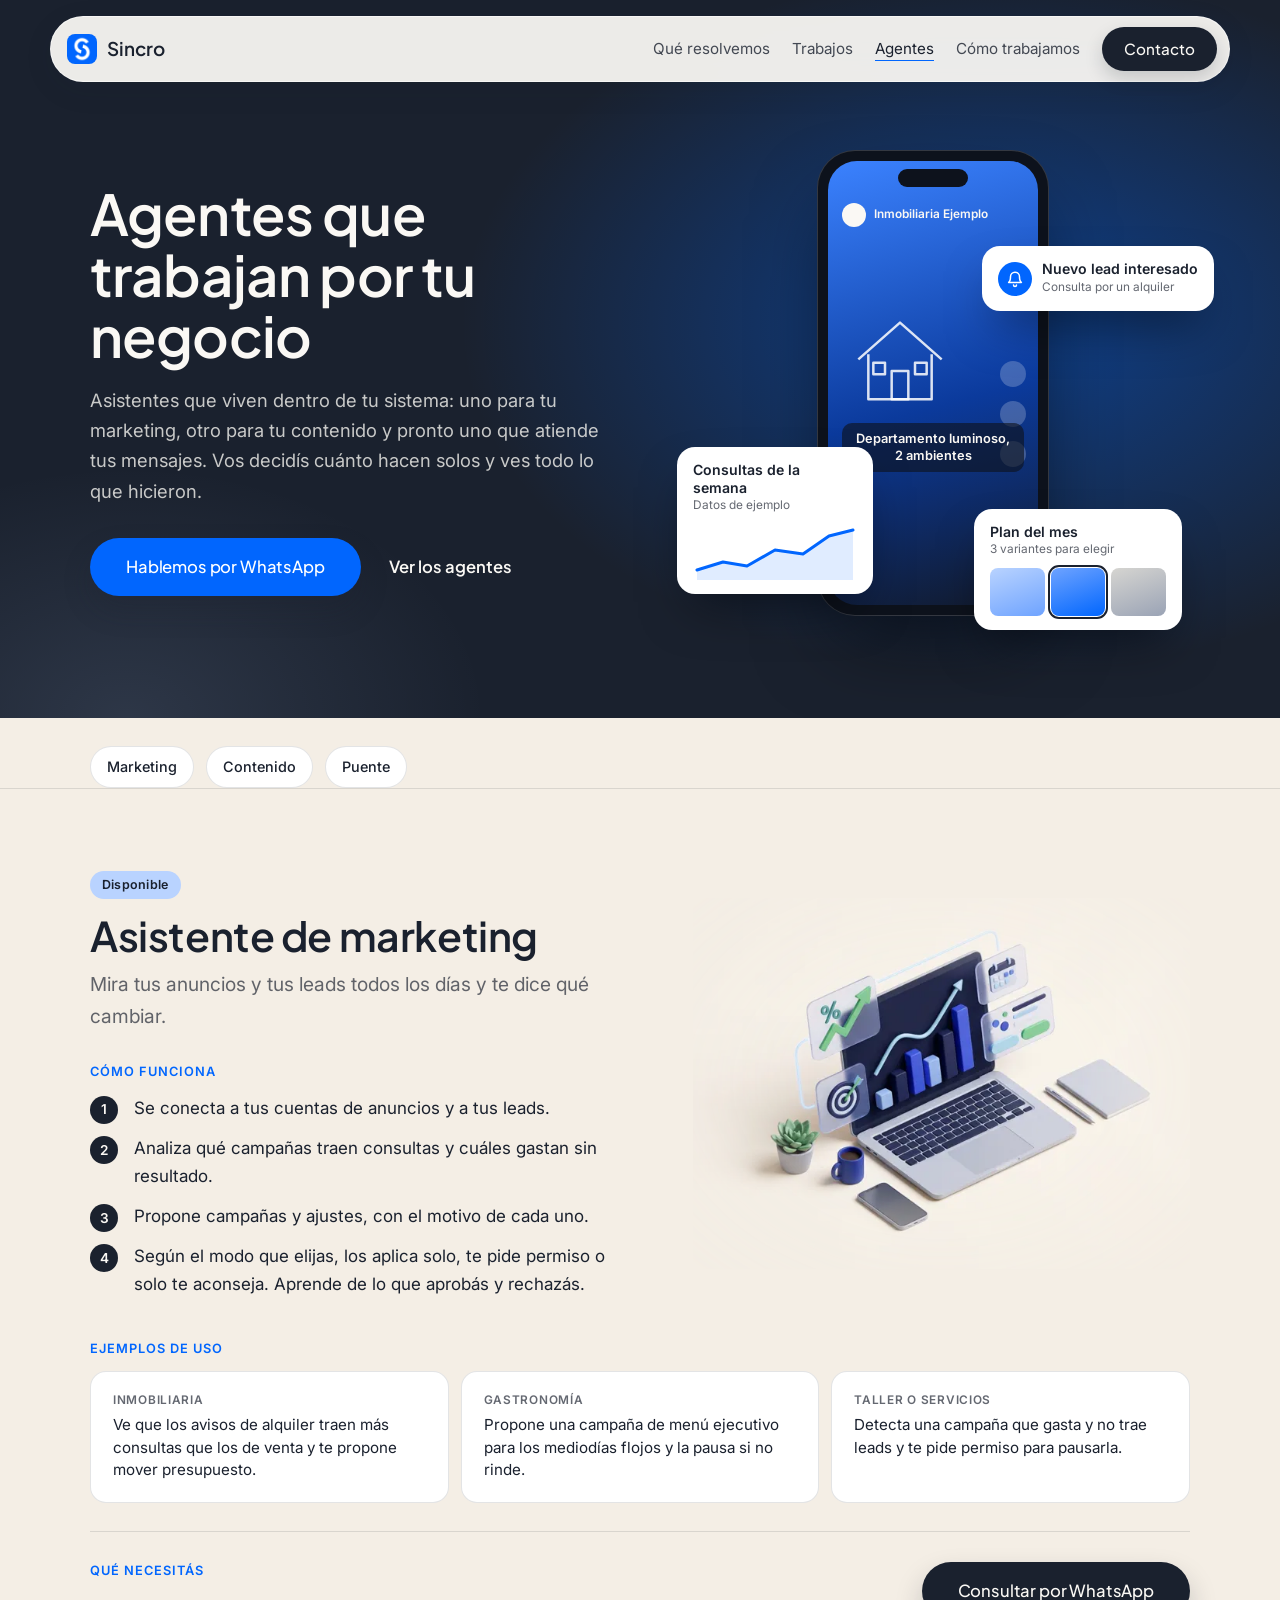
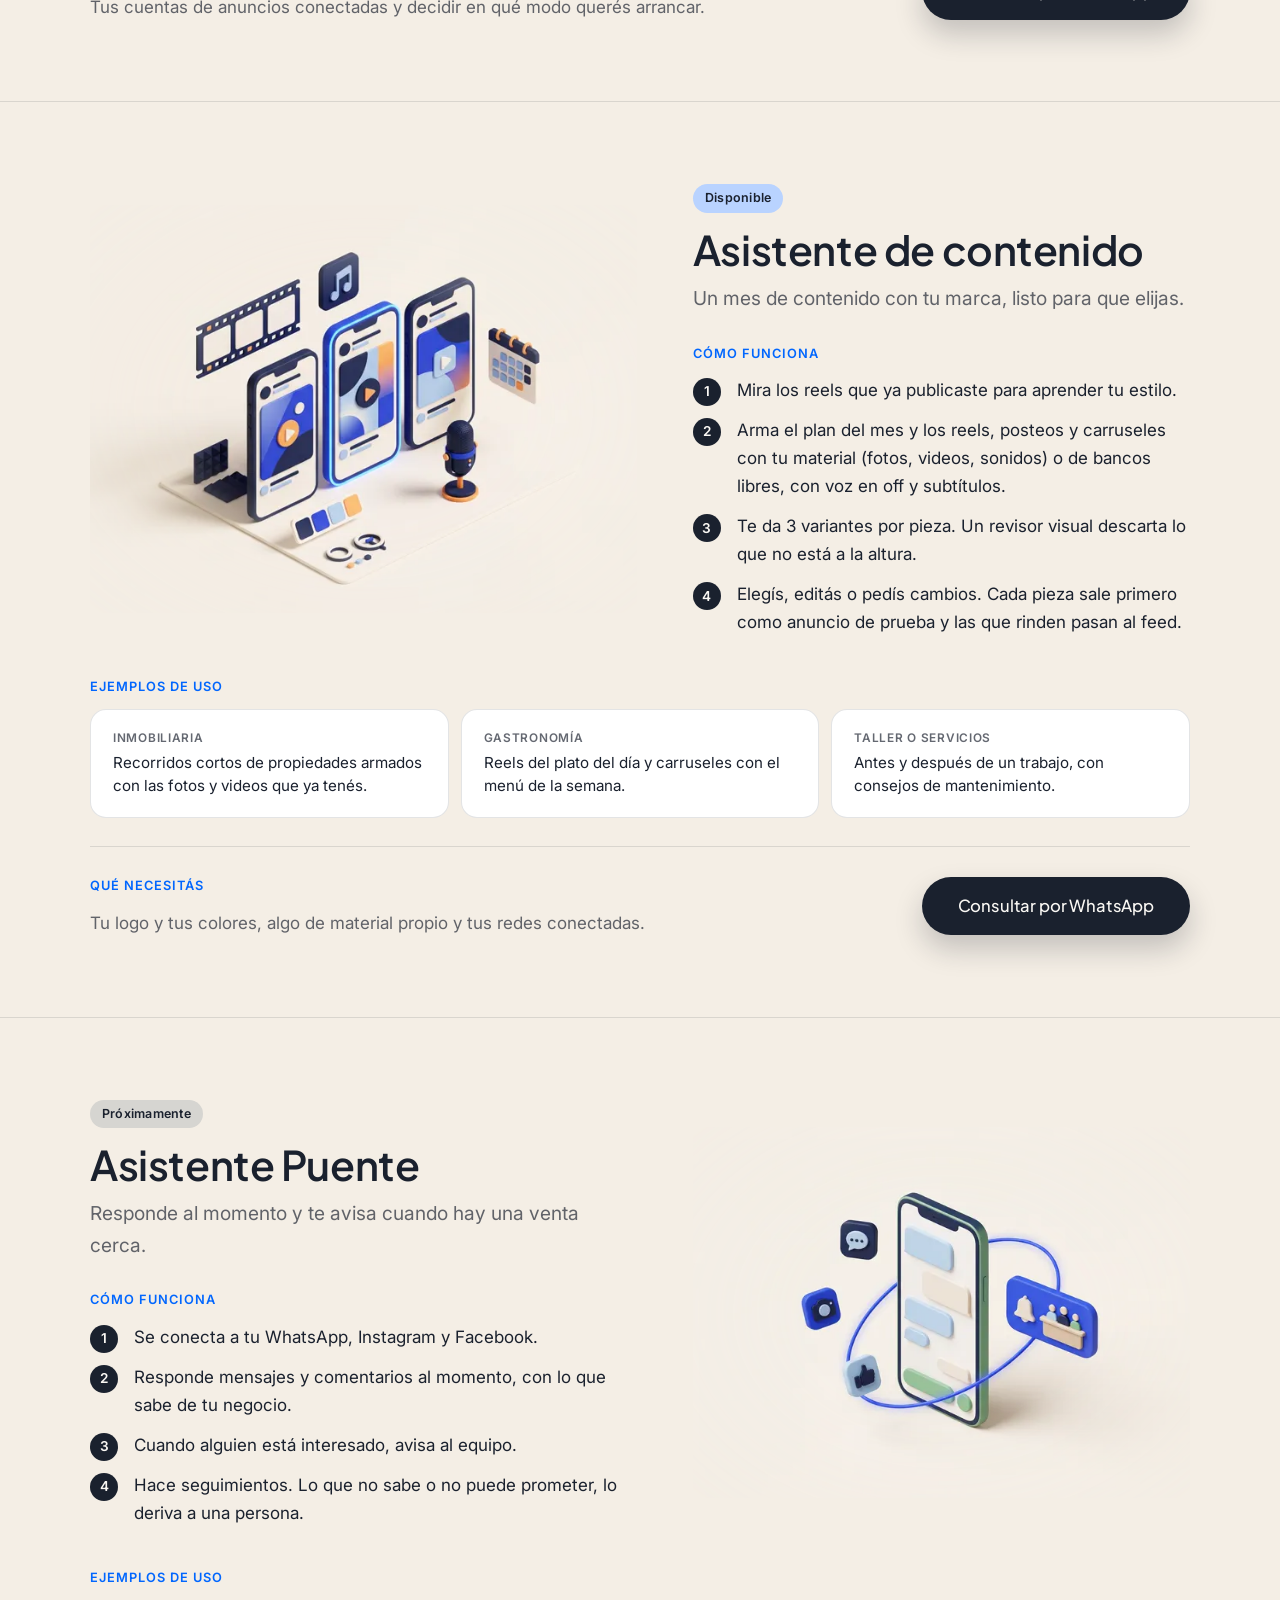
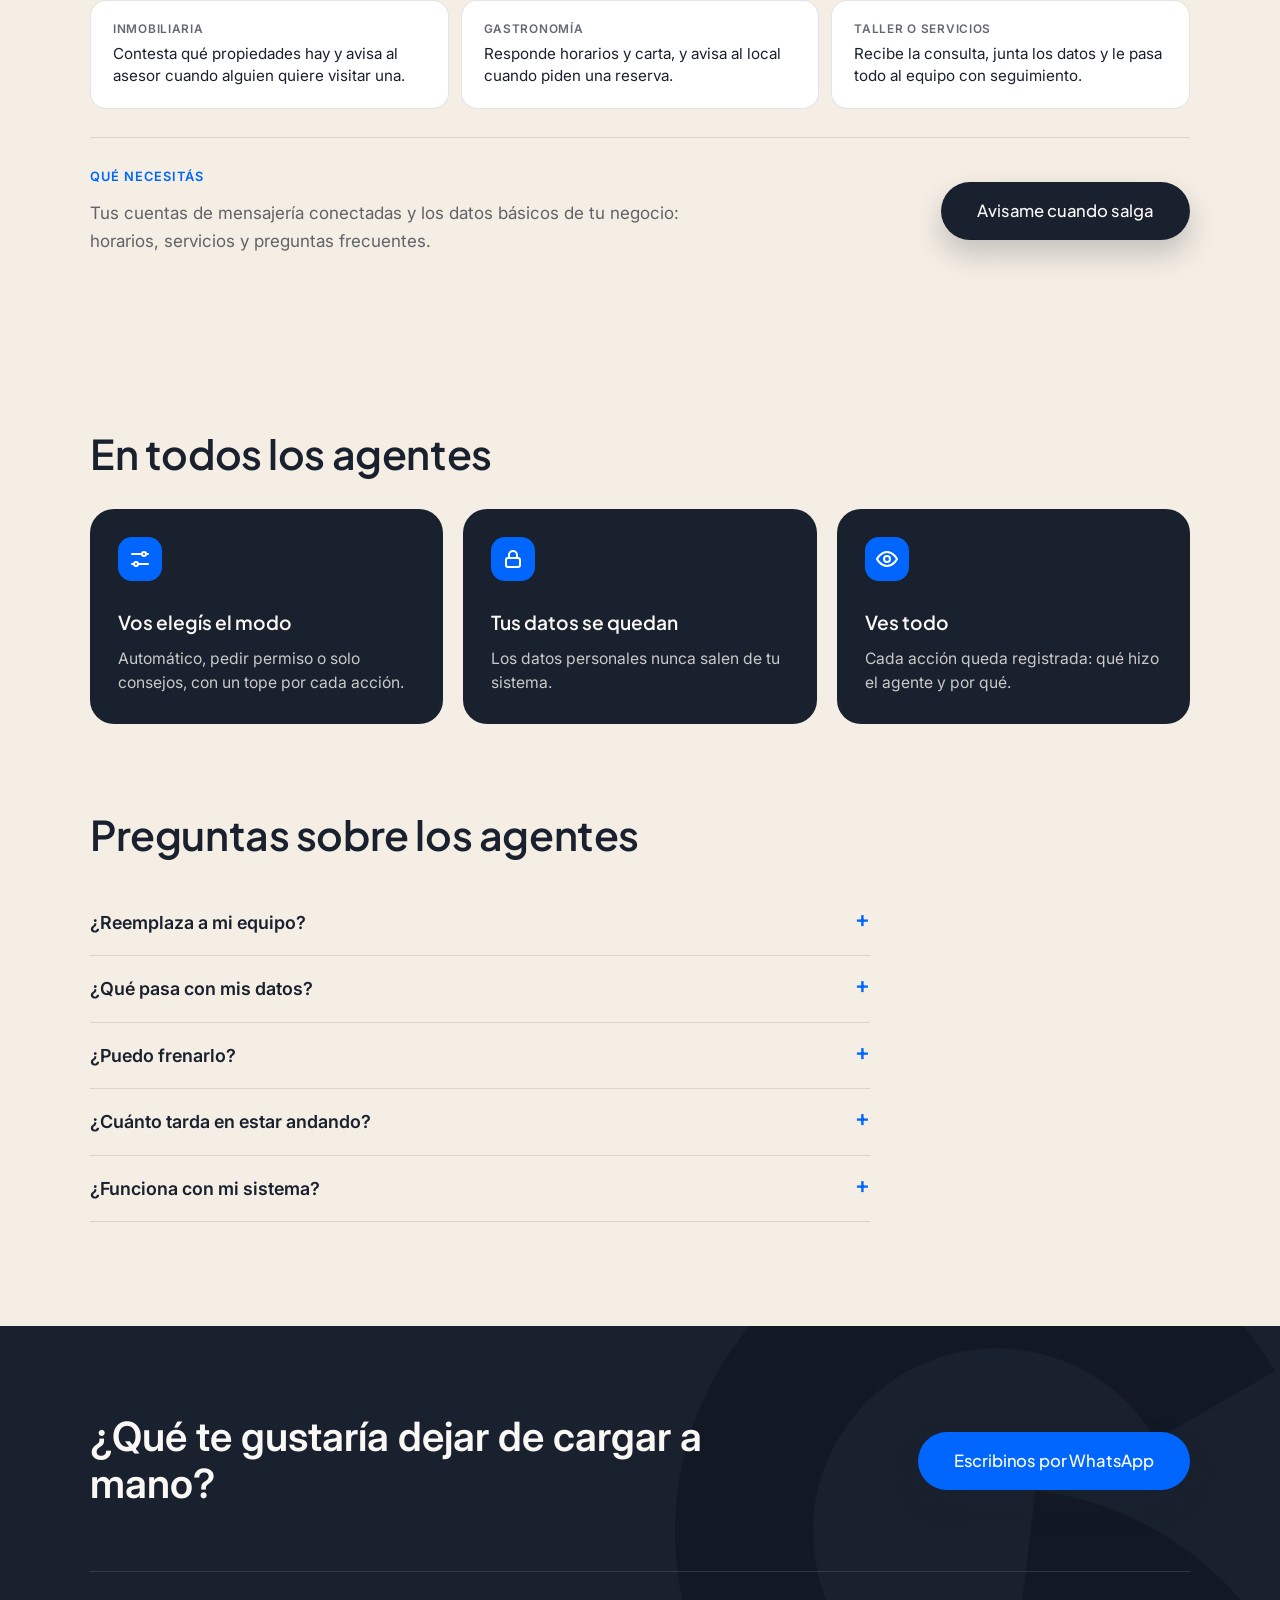
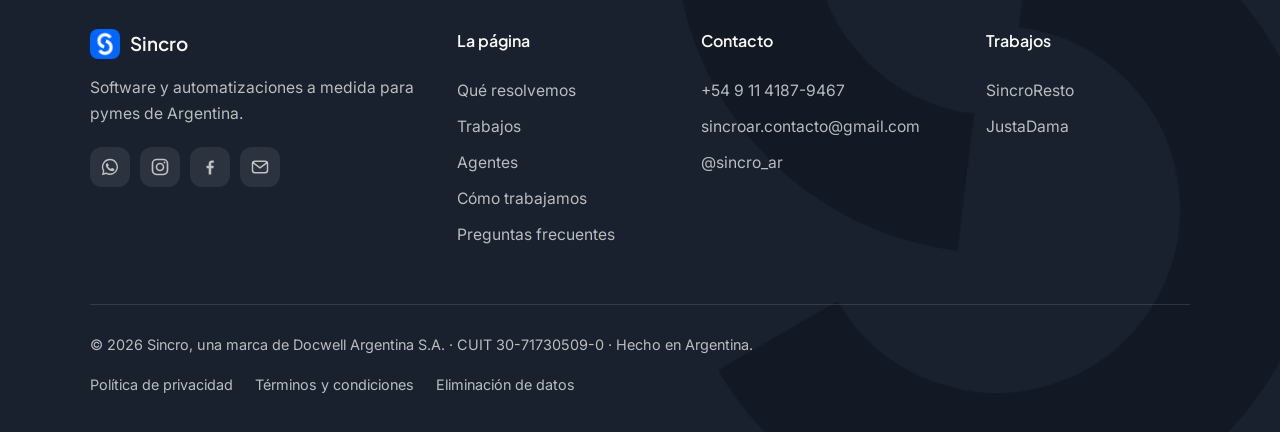
==== agentes.html @ 40956a15 "web: tipografía nueva (Plus Jakarta Sans + Inter), hero oscuro con maqueta y secciones de agente más" ====
<!doctype html>
<html lang="es-AR">
<head>
<meta charset="utf-8">
<meta name="viewport" content="width=device-width, initial-scale=1">
<title>Agentes de Sincro</title>
<meta name="description" content="Los agentes de Sincro: asistentes de marketing, contenido y atención de mensajes que trabajan dentro de tu sistema, con vos al mando.">
<link rel="icon" href="logo.png">
<link rel="preconnect" href="https://fonts.googleapis.com">
<link rel="preconnect" href="https://fonts.gstatic.com" crossorigin>
<link href="https://fonts.googleapis.com/css2?family=Inter:wght@400;500;600&family=Plus+Jakarta+Sans:wght@500;600;700&display=swap" rel="stylesheet">
<link rel="stylesheet" href="estilo.css?v=5">
<style>
  /* ---- Hero ---- */
  body { background: #f4eee5; }
  /* ---- Hero ---- */
  .ag-hero { position: relative; overflow: hidden; color: var(--papel); background: var(--tinta); padding: 150px 0 88px; isolation: isolate; }
  .ag-hero::before { content: ''; position: absolute; z-index: -1; inset: 0; background: radial-gradient(60% 70% at 78% 45%, rgba(1, 102, 254, 0.45), rgba(1, 102, 254, 0) 70%), radial-gradient(40% 50% at 10% 100%, rgba(185, 211, 255, 0.12), rgba(185, 211, 255, 0) 70%); }
  .ag-hero-grilla { display: grid; grid-template-columns: 1.05fr 1fr; gap: 48px; align-items: center; }
  .ag-hero h1 { margin: 0 0 18px; font-size: clamp(2.3rem, 3.4vw + 0.8rem, 3.6rem); font-weight: 600; letter-spacing: -0.015em; line-height: 1.08; }
  .ag-hero p { margin: 0 0 32px; max-width: 30em; font-size: 1.15rem; color: rgba(250, 248, 244, 0.78); }
  .ag-hero-acciones { display: flex; flex-wrap: wrap; align-items: center; gap: 14px 28px; }
  .ag-hero .boton { background: var(--azul); color: #fff; }
  .ag-hero .boton::before { background: #fff; }
  .ag-hero .boton::after { background: #0150c8; }
  .ag-hero .enlace { color: var(--papel); }
  .escena { position: relative; height: 480px; }
  .escena > * { position: absolute; }
  .movil { left: 50%; top: 0; width: 232px; height: 466px; transform: translateX(-50%); border-radius: 38px; padding: 10px; background: #0d121c; border: 1px solid rgba(255, 255, 255, 0.16); box-shadow: 0 40px 80px -20px rgba(0, 0, 0, 0.6); }
  .movil-pantalla { position: relative; height: 100%; border-radius: 29px; overflow: hidden; background: linear-gradient(165deg, #3b82ff 0%, #0b3a9c 55%, #121a2b 100%); }
  .movil-pantalla::before { content: ''; position: absolute; left: 50%; top: 8px; width: 70px; height: 18px; border-radius: 99px; background: #0d121c; transform: translateX(-50%); }
  .movil-marca { position: absolute; left: 14px; top: 42px; display: flex; align-items: center; gap: 8px; font-family: var(--ui); font-size: 0.74rem; font-weight: 600; }
  .movil-marca i { width: 24px; height: 24px; border-radius: 50%; background: var(--papel); }
  .movil-casa { position: absolute; left: 22px; top: 150px; width: 100px; height: 100px; }
  .movil-sub { position: absolute; left: 14px; right: 14px; top: 262px; padding: 8px 10px; border-radius: 10px; background: rgba(13, 18, 28, 0.62); font-family: var(--ui); font-size: 0.8rem; font-weight: 600; line-height: 1.3; text-align: center; }
  .movil-icos { position: absolute; right: 12px; top: 200px; display: grid; gap: 14px; }
  .movil-icos i { width: 26px; height: 26px; border-radius: 50%; background: rgba(255, 255, 255, 0.22); }
  .tarjeta { background: #fff; color: var(--tinta); border-radius: 18px; padding: 14px 16px; box-shadow: 0 24px 50px -16px rgba(0, 0, 0, 0.55); font-family: var(--ui); }
  .tarjeta small { display: block; color: var(--tinta-suave); font-size: 0.74rem; }
  .tarjeta b { display: block; font-size: 0.88rem; font-weight: 600; line-height: 1.25; }
  .notif { right: -24px; top: 96px; display: flex; gap: 10px; align-items: center; width: 232px; }
  .notif .punto { flex: none; width: 34px; height: 34px; border-radius: 50%; background: var(--azul); display: grid; place-items: center; }
  .notif svg { width: 18px; height: 18px; }
  .grafico { left: 0; bottom: 36px; width: 196px; }
  .grafico svg { display: block; width: 100%; height: 56px; margin-top: 8px; }
  .calendario { right: 8px; bottom: 0; width: 208px; }
  .calendario .tres { display: flex; gap: 6px; margin-top: 8px; }
  .calendario .tres i { flex: 1; height: 48px; border-radius: 8px; background: linear-gradient(160deg, var(--azul-claro), #6ea3ff); }
  .calendario .tres i:nth-child(2) { background: linear-gradient(160deg, #6ea3ff, var(--azul)); outline: 2px solid var(--tinta); outline-offset: 1px; }
  .calendario .tres i:nth-child(3) { background: linear-gradient(160deg, #d6d5d1, #9aa3b5); }

  .barra-adentro { background: rgba(250, 248, 244, 0.94); }
  /* ---- Barra de salto ---- */
  .ag-salto { position: sticky; top: 0; z-index: 5; }
  .ag-indice { display: flex; gap: 12px; flex-wrap: wrap; padding: 28px 0 0; }
  .ag-indice a { font-family: var(--ui); font-size: 0.9rem; font-weight: 500; text-decoration: none; padding: 8px 16px; border-radius: 999px; border: 1px solid var(--linea); background: #fff; }
  .ag-indice a:hover { border-color: var(--azul); }

  /* ---- Cada agente ---- */
  .ag-sec { border-top: 1px solid var(--linea); padding: 80px 0; scroll-margin-top: 40px; }
  .ag-fila { display: grid; grid-template-columns: 1.1fr 1fr; gap: 56px; align-items: center; }
  .ag-sec.invertido .ag-fila > .vista { order: -1; }
  .estado { display: inline-block; font-family: var(--ui); font-size: 0.78rem; font-weight: 600; letter-spacing: 0.02em; padding: 4px 12px; border-radius: 999px; margin-bottom: 14px; }
  .estado.disponible { background: var(--azul-claro); color: var(--tinta); }
  .estado.proximamente { background: var(--niebla); color: var(--tinta); }
  .ag-sec h2 { margin: 0 0 10px; font-size: clamp(1.9rem, 2.2vw + 0.8rem, 2.6rem); font-weight: 600; letter-spacing: -0.01em; line-height: 1.12; }
  .promesa { margin: 0 0 28px; font-size: 1.2rem; color: var(--tinta-suave); }
  .ag-sec h3 { margin: 28px 0 12px; font-family: var(--ui); font-size: 0.8rem; font-weight: 600; letter-spacing: 0.08em; text-transform: uppercase; color: var(--azul); }
  .ag-pasos { list-style: none; counter-reset: p; margin: 0; padding: 0; display: grid; gap: 12px; }
  .ag-pasos li { counter-increment: p; position: relative; padding-left: 44px; }
  .ag-pasos li::before { content: counter(p); position: absolute; left: 0; top: 2px; width: 28px; height: 28px; border-radius: 50%; background: var(--tinta); color: var(--papel); font-family: var(--ui); font-size: 0.85rem; font-weight: 600; display: grid; place-items: center; }
  .ag-abajo { margin-top: 40px; }
  .ag-abajo h3 { margin-top: 0; }
  .ag-cierre { display: flex; justify-content: space-between; align-items: center; gap: 24px 40px; flex-wrap: wrap; margin-top: 28px; padding-top: 28px; border-top: 1px solid var(--linea); }
  .ag-cierre .necesitas { max-width: 38em; }
  .ag-ejemplos { display: grid; grid-template-columns: repeat(3, 1fr); gap: 12px; }
  .ejemplo { padding: 20px 22px; border-radius: 16px; background: #fff; border: 1px solid var(--linea); font-size: 0.95rem; line-height: 1.5; }
  .ejemplo b { display: block; margin-bottom: 4px; font-family: var(--ui); font-size: 0.74rem; font-weight: 600; letter-spacing: 0.06em; text-transform: uppercase; color: var(--tinta-suave); }
  .necesitas { margin: 0; color: var(--tinta-suave); }
  .ag-cta { margin-top: 32px; }

  /* ---- La ilustracion de cada agente ---- */
  .vista { margin: 0; }
  .vista img { display: block; width: 100%; height: auto; -webkit-mask-image: radial-gradient(ellipse 70% 70% at 50% 50%, #000 40%, transparent 100%); mask-image: radial-gradient(ellipse 70% 70% at 50% 50%, #000 40%, transparent 100%); }

  /* ---- En todos los agentes ---- */
  .ag-comun { padding: 96px 0 24px; }
  .ag-comun h2, .ag-faq h2 { margin: 0 0 32px; font-size: clamp(1.9rem, 2.2vw + 0.8rem, 2.6rem); font-weight: 600; letter-spacing: -0.01em; line-height: 1.12; }
  .baldosas { display: grid; grid-template-columns: repeat(3, 1fr); gap: 20px; }
  .baldosa { padding: 28px; border-radius: 24px; background: var(--tinta); color: var(--papel); }
  .baldosa svg { width: 44px; height: 44px; padding: 10px; border-radius: 14px; background: var(--azul); color: #fff; margin-bottom: 18px; }
  .baldosa h3 { margin: 0 0 8px; font-size: 1.2rem; font-weight: 600; }
  .baldosa p { margin: 0; color: rgba(250, 248, 244, 0.78); font-size: 0.98rem; line-height: 1.55; }
  .ag-faq { padding: 64px 0 104px; }
  .ag-faq details { border-bottom: 1px solid var(--linea); max-width: 780px; }
  .ag-faq summary { cursor: pointer; padding: 18px 0; font-size: 1.12rem; font-weight: 600; list-style: none; display: flex; justify-content: space-between; gap: 16px; }
  .ag-faq summary::-webkit-details-marker { display: none; }
  .ag-faq summary::after { content: '+'; color: var(--azul); font-size: 1.4rem; line-height: 1; }
  .ag-faq details[open] summary::after { content: '\2212'; }
  .ag-faq details p { margin: 0 0 20px; color: var(--tinta-suave); max-width: 38em; }

  @media (max-width: 900px) {
    .ag-hero { padding: 128px 0 64px; }
    .ag-hero-grilla, .ag-fila { grid-template-columns: 1fr; gap: 40px; }
    .ag-sec.invertido .ag-fila > .vista { order: 0; }
    .ag-sec { padding: 64px 0; }
    .ag-ejemplos, .baldosas { grid-template-columns: 1fr; }
    .ag-comun { padding-top: 64px; }
  }
  @media (max-width: 480px) {
    .escena { height: 440px; overflow: hidden; }
    .movil { width: 200px; height: 400px; }
    .movil-sub { display: none; }
    .notif { width: 176px; right: 0; top: 100px; }
    .grafico { width: 164px; bottom: 28px; }
    .calendario { width: 172px; right: 0; }
    .vista { padding: 24px 16px; border-radius: 24px; }
  }
</style>
</head>
<body>
<header class="barra">
  <div class="barra-adentro">
    <a class="marca" href="index.html"><img src="logo.png" alt="">Sincro</a>
    <nav aria-label="Principal">
      <a href="index.html#resolvemos">Qué resolvemos</a>
      <a href="index.html#trabajos">Trabajos</a>
      <a class="movil-si" href="agentes.html" aria-current="page">Agentes</a>
      <a href="index.html#como">Cómo trabajamos</a>
      <a class="pildora" href="index.html#contacto">Contacto</a>
    </nav>
  </div>
</header>

<main>
  <section class="ag-hero">
    <div class="contenedor ag-hero-grilla">
      <div>
        <h1>Agentes que trabajan por tu negocio</h1>
        <p>Asistentes que viven dentro de tu sistema: uno para tu marketing, otro para tu contenido y pronto uno que atiende tus mensajes. Vos decidís cuánto hacen solos y ves todo lo que hicieron.</p>
        <div class="ag-hero-acciones">
          <a class="boton" href="https://wa.me/5491141879467?text=Hola%20Sincro%2C%20quiero%20conocer%20los%20agentes" target="_blank" rel="noopener">Hablemos por WhatsApp</a>
          <a class="enlace" href="#asistente-de-marketing">Ver los agentes</a>
        </div>
      </div>
      <div class="escena" aria-hidden="true">
        <div class="movil">
          <div class="movil-pantalla">
            <div class="movil-marca"><i></i>Inmobiliaria Ejemplo</div>
            <svg class="movil-casa" viewBox="0 0 120 120" fill="none" stroke="rgba(255,255,255,.85)" stroke-width="3" stroke-linejoin="round"><path d="M10 58 60 14l50 44"/><path d="M22 52v54h76V52"/><rect x="50" y="72" width="20" height="34"/><rect x="28" y="62" width="14" height="14"/><rect x="78" y="62" width="14" height="14"/></svg>
            <div class="movil-icos"><i></i><i></i><i></i></div>
            <div class="movil-sub">Departamento luminoso, 2 ambientes</div>
          </div>
        </div>
        <div class="tarjeta notif">
          <span class="punto"><svg viewBox="0 0 24 24" fill="none" stroke="#fff" stroke-width="2" stroke-linecap="round" stroke-linejoin="round"><path d="M6 9a6 6 0 1 1 12 0c0 6 2.5 7.5 2.5 7.5h-17S6 15 6 9z"/><path d="M10 20a2 2 0 0 0 4 0"/></svg></span>
          <span><b>Nuevo lead interesado</b><small>Consulta por un alquiler</small></span>
        </div>
        <div class="tarjeta grafico">
          <b>Consultas de la semana</b><small>Datos de ejemplo</small>
          <svg viewBox="0 0 160 56" fill="none"><path d="M2 46 28 38 52 42 80 26 108 30 134 12 158 6" stroke="#0166fe" stroke-width="3" stroke-linecap="round" stroke-linejoin="round"/><path d="M2 46 28 38 52 42 80 26 108 30 134 12 158 6V56H2z" fill="rgba(1,102,254,.12)"/></svg>
        </div>
        <div class="tarjeta calendario">
          <b>Plan del mes</b><small>3 variantes para elegir</small>
          <div class="tres"><i></i><i></i><i></i></div>
        </div>
      </div>
    </div>
  </section>

  <div class="contenedor">
    <nav class="ag-indice" aria-label="Agentes">
      <a href="#asistente-de-marketing">Marketing</a>
      <a href="#asistente-de-contenido">Contenido</a>
      <a href="#asistente-puente">Puente</a>
    </nav>
  </div>

  <!-- AGENTES: para sumar uno nuevo, copiá un bloque <section class="ag-sec"> entero (agregale la clase
       "invertido" si lo querés con la imagen a la izquierda) y cambiá el id, el estado (disponible /
       proximamente), el nombre, la promesa, los pasos, los ejemplos, lo que se necesita, el mockup
       de la columna .vista y el texto del link de WhatsApp. Sumalo también al índice de arriba. -->

  <section class="ag-sec" id="asistente-de-marketing" aria-labelledby="t-marketing">
    <div class="contenedor ag-fila">
      <div>
        <span class="estado disponible">Disponible</span>
        <h2 id="t-marketing">Asistente de marketing</h2>
        <p class="promesa">Mira tus anuncios y tus leads todos los días y te dice qué cambiar.</p>
        <h3>Cómo funciona</h3>
        <ol class="ag-pasos">
          <li>Se conecta a tus cuentas de anuncios y a tus leads.</li>
          <li>Analiza qué campañas traen consultas y cuáles gastan sin resultado.</li>
          <li>Propone campañas y ajustes, con el motivo de cada uno.</li>
          <li>Según el modo que elijas, los aplica solo, te pide permiso o solo te aconseja. Aprende de lo que aprobás y rechazás.</li>
        </ol>
      </div>
      <div class="vista"><picture><source type="image/webp" srcset="img/agente-marketing-640.webp 640w, img/agente-marketing.webp 1200w" sizes="(max-width: 900px) 100vw, 560px"><img src="img/agente-marketing.webp" width="1200" height="896" loading="lazy" decoding="async" alt="Ilustración isométrica de un tablero con gráficos de barras, una lupa y botones de aprobar y rechazar: el asistente de marketing analiza tus campañas y te propone ajustes."></picture></div>
    </div>
    <div class="contenedor ag-abajo">
      <h3>Ejemplos de uso</h3>
        <div class="ag-ejemplos">
          <div class="ejemplo"><b>Inmobiliaria</b>Ve que los avisos de alquiler traen más consultas que los de venta y te propone mover presupuesto.</div>
          <div class="ejemplo"><b>Gastronomía</b>Propone una campaña de menú ejecutivo para los mediodías flojos y la pausa si no rinde.</div>
          <div class="ejemplo"><b>Taller o servicios</b>Detecta una campaña que gasta y no trae leads y te pide permiso para pausarla.</div>
        </div>
      <div class="ag-cierre">
        <div>
          <h3>Qué necesitás</h3>
          <p class="necesitas">Tus cuentas de anuncios conectadas y decidir en qué modo querés arrancar.</p>
        </div>
        <a class="boton" href="https://wa.me/5491141879467?text=Hola%20Sincro%2C%20quiero%20consultar%20por%20el%20Asistente%20de%20marketing" target="_blank" rel="noopener">Consultar por WhatsApp</a>
      </div>
    </div>
  </section>

  <section class="ag-sec invertido" id="asistente-de-contenido" aria-labelledby="t-contenido">
    <div class="contenedor ag-fila">
      <div>
        <span class="estado disponible">Disponible</span>
        <h2 id="t-contenido">Asistente de contenido</h2>
        <p class="promesa">Un mes de contenido con tu marca, listo para que elijas.</p>
        <h3>Cómo funciona</h3>
        <ol class="ag-pasos">
          <li>Mira los reels que ya publicaste para aprender tu estilo.</li>
          <li>Arma el plan del mes y los reels, posteos y carruseles con tu material (fotos, videos, sonidos) o de bancos libres, con voz en off y subtítulos.</li>
          <li>Te da 3 variantes por pieza. Un revisor visual descarta lo que no está a la altura.</li>
          <li>Elegís, editás o pedís cambios. Cada pieza sale primero como anuncio de prueba y las que rinden pasan al feed.</li>
        </ol>
      </div>
      <div class="vista"><picture><source type="image/webp" srcset="img/agente-contenido-640.webp 640w, img/agente-contenido.webp 1200w" sizes="(max-width: 900px) 100vw, 560px"><img src="img/agente-contenido.webp" width="1200" height="896" loading="lazy" decoding="async" alt="Ilustración isométrica de tres celulares con reels, una claqueta, una nota musical, un micrófono y un calendario: el asistente de contenido arma tus piezas y te da variantes para elegir."></picture></div>
    </div>
    <div class="contenedor ag-abajo">
      <h3>Ejemplos de uso</h3>
        <div class="ag-ejemplos">
          <div class="ejemplo"><b>Inmobiliaria</b>Recorridos cortos de propiedades armados con las fotos y videos que ya tenés.</div>
          <div class="ejemplo"><b>Gastronomía</b>Reels del plato del día y carruseles con el menú de la semana.</div>
          <div class="ejemplo"><b>Taller o servicios</b>Antes y después de un trabajo, con consejos de mantenimiento.</div>
        </div>
      <div class="ag-cierre">
        <div>
          <h3>Qué necesitás</h3>
          <p class="necesitas">Tu logo y tus colores, algo de material propio y tus redes conectadas.</p>
        </div>
        <a class="boton" href="https://wa.me/5491141879467?text=Hola%20Sincro%2C%20quiero%20consultar%20por%20el%20Asistente%20de%20contenido" target="_blank" rel="noopener">Consultar por WhatsApp</a>
      </div>
    </div>
  </section>

  <section class="ag-sec" id="asistente-puente" aria-labelledby="t-puente">
    <div class="contenedor ag-fila">
      <div>
        <span class="estado proximamente">Próximamente</span>
        <h2 id="t-puente">Asistente Puente</h2>
        <p class="promesa">Responde al momento y te avisa cuando hay una venta cerca.</p>
        <h3>Cómo funciona</h3>
        <ol class="ag-pasos">
          <li>Se conecta a tu WhatsApp, Instagram y Facebook.</li>
          <li>Responde mensajes y comentarios al momento, con lo que sabe de tu negocio.</li>
          <li>Cuando alguien está interesado, avisa al equipo.</li>
          <li>Hace seguimientos. Lo que no sabe o no puede prometer, lo deriva a una persona.</li>
        </ol>
      </div>
      <div class="vista"><picture><source type="image/webp" srcset="img/agente-puente-640.webp 640w, img/agente-puente.webp 1200w" sizes="(max-width: 900px) 100vw, 560px"><img src="img/agente-puente.webp" width="1200" height="896" loading="lazy" decoding="async" alt="Ilustración isométrica de un celular con una conversación, rodeado de íconos de mensajes, cámara y me gusta, y un aviso con campana que llega al equipo: el asistente Puente atiende tus mensajes."></picture></div>
    </div>
    <div class="contenedor ag-abajo">
      <h3>Ejemplos de uso</h3>
        <div class="ag-ejemplos">
          <div class="ejemplo"><b>Inmobiliaria</b>Contesta qué propiedades hay y avisa al asesor cuando alguien quiere visitar una.</div>
          <div class="ejemplo"><b>Gastronomía</b>Responde horarios y carta, y avisa al local cuando piden una reserva.</div>
          <div class="ejemplo"><b>Taller o servicios</b>Recibe la consulta, junta los datos y le pasa todo al equipo con seguimiento.</div>
        </div>
      <div class="ag-cierre">
        <div>
          <h3>Qué necesitás</h3>
          <p class="necesitas">Tus cuentas de mensajería conectadas y los datos básicos de tu negocio: horarios, servicios y preguntas frecuentes.</p>
        </div>
        <a class="boton" href="https://wa.me/5491141879467?text=Hola%20Sincro%2C%20quiero%20enterarme%20cuando%20salga%20el%20Asistente%20Puente" target="_blank" rel="noopener">Avisame cuando salga</a>
      </div>
    </div>
  </section>

  <section class="ag-comun" aria-labelledby="t-comun">
    <div class="contenedor">
      <h2 id="t-comun">En todos los agentes</h2>
      <div class="baldosas">
        <div class="baldosa">
          <svg viewBox="0 0 24 24" fill="none" stroke="currentColor" stroke-width="2" stroke-linecap="round" aria-hidden="true"><path d="M4 7h10M18 7h2M4 17h2M10 17h10"/><circle cx="16" cy="7" r="2"/><circle cx="8" cy="17" r="2"/></svg>
          <h3>Vos elegís el modo</h3>
          <p>Automático, pedir permiso o solo consejos, con un tope por cada acción.</p>
        </div>
        <div class="baldosa">
          <svg viewBox="0 0 24 24" fill="none" stroke="currentColor" stroke-width="2" stroke-linecap="round" stroke-linejoin="round" aria-hidden="true"><rect x="5" y="11" width="14" height="9" rx="2"/><path d="M8 11V8a4 4 0 0 1 8 0v3"/></svg>
          <h3>Tus datos se quedan</h3>
          <p>Los datos personales nunca salen de tu sistema.</p>
        </div>
        <div class="baldosa">
          <svg viewBox="0 0 24 24" fill="none" stroke="currentColor" stroke-width="2" stroke-linecap="round" stroke-linejoin="round" aria-hidden="true"><path d="M2 12s3.6-7 10-7 10 7 10 7-3.6 7-10 7S2 12 2 12z"/><circle cx="12" cy="12" r="3"/></svg>
          <h3>Ves todo</h3>
          <p>Cada acción queda registrada: qué hizo el agente y por qué.</p>
        </div>
      </div>
    </div>
  </section>

  <section class="ag-faq" aria-labelledby="t-faq">
    <div class="contenedor">
      <h2 id="t-faq">Preguntas sobre los agentes</h2>
      <details><summary>¿Reemplaza a mi equipo?</summary><p>No. Se ocupa de lo repetitivo y deja las decisiones y el trato con tus clientes en manos de tu gente.</p></details>
      <details><summary>¿Qué pasa con mis datos?</summary><p>Los datos personales de tus clientes nunca salen de tu sistema: los agentes trabajan adentro de él.</p></details>
      <details><summary>¿Puedo frenarlo?</summary><p>Sí. Podés cambiar el modo cuando quieras, por ejemplo pasarlo a solo consejos, y el tope por acción limita cuánto puede hacer por su cuenta.</p></details>
      <details><summary>¿Cuánto tarda en estar andando?</summary><p>Depende de tus cuentas y de tu material. Lo definimos en la primera charla, sin compromiso.</p></details>
      <details><summary>¿Funciona con mi sistema?</summary><p>Los agentes viven dentro de tu sistema de Sincro. Si ya usás otras herramientas, o todavía no tenés un sistema, lo vemos juntos en la primera charla.</p></details>
    </div>
  </section>
</main>

<footer class="pie">
  <div class="contenedor">
    <div class="pie-llamado">
      <p>¿Qué te gustaría dejar de cargar a mano?</p>
      <a class="boton" href="https://wa.me/5491141879467?text=Hola%20Sincro%2C%20quiero%20consultar%20por%20un%20sistema%20para%20mi%20negocio" target="_blank" rel="noopener">Escribinos por WhatsApp</a>
    </div>
    <div class="pie-columnas">
      <div class="pie-marca">
        <a class="marca" href="index.html"><img src="logo.png" alt="">Sincro</a>
        <p>Software y automatizaciones a medida para pymes de Argentina.</p>
        <div class="pie-redes">
          <a href="https://wa.me/5491141879467?text=Hola%20Sincro%2C%20quiero%20consultar%20por%20un%20sistema%20para%20mi%20negocio" target="_blank" rel="noopener" aria-label="WhatsApp"><svg viewBox="0 0 24 24" fill="currentColor"><path d="M12 2.2a9.7 9.7 0 0 0-8.4 14.6L2.3 21.8l5.1-1.3A9.7 9.7 0 1 0 12 2.2zm0 17.7c-1.5 0-3-.4-4.2-1.2l-.3-.2-3 .8.8-2.9-.2-.3A8 8 0 1 1 12 19.9zm4.4-6c-.2-.1-1.4-.7-1.7-.8-.2-.1-.4-.1-.5.1l-.8.9c-.1.2-.3.2-.5.1-.2-.1-1-.4-1.9-1.2-.7-.6-1.2-1.4-1.3-1.6-.1-.2 0-.4.1-.5l.4-.4.2-.4v-.4l-.8-1.8c-.2-.5-.4-.4-.5-.4h-.5c-.2 0-.4.1-.7.3-.2.3-.9.9-.9 2.1s.9 2.4 1 2.6c.1.2 1.8 2.8 4.4 3.9.6.3 1.1.4 1.5.5.6.2 1.2.2 1.6.1.5-.1 1.4-.6 1.6-1.1.2-.6.2-1 .1-1.1l-.3-.2z"/></svg></a>
          <a href="https://www.instagram.com/sincro_ar/" target="_blank" rel="noopener" aria-label="Instagram"><svg viewBox="0 0 24 24" fill="none" stroke="currentColor" stroke-width="2"><rect x="3" y="3" width="18" height="18" rx="5"/><circle cx="12" cy="12" r="4.2"/><circle cx="17.4" cy="6.6" r="1.1" fill="currentColor" stroke="none"/></svg></a>
          <a href="https://www.facebook.com/profile.php?id=61595291607526" target="_blank" rel="noopener" aria-label="Facebook"><svg viewBox="0 0 24 24" fill="currentColor"><path d="M13.5 21v-7.6h2.6l.4-3h-3V8.5c0-.9.3-1.5 1.5-1.5h1.6V4.3c-.3 0-1.2-.1-2.3-.1-2.3 0-3.9 1.4-3.9 4v2.2H7.8v3h2.6V21h3.1z"/></svg></a>
          <a href="mailto:sincroar.contacto@gmail.com" aria-label="Mail"><svg viewBox="0 0 24 24" fill="none" stroke="currentColor" stroke-width="1.8" stroke-linejoin="round"><rect x="3" y="5" width="18" height="14" rx="3"/><path d="M4 7l8 6 8-6" stroke-linecap="round"/></svg></a>
        </div>
      </div>
      <nav aria-label="Secciones">
        <h3>La página</h3>
        <a href="index.html#resolvemos">Qué resolvemos</a>
        <a href="index.html#trabajos">Trabajos</a>
        <a href="agentes.html">Agentes</a>
        <a href="index.html#como">Cómo trabajamos</a>
        <a href="index.html#preguntas">Preguntas frecuentes</a>
      </nav>
      <div>
        <h3>Contacto</h3>
        <a href="https://wa.me/5491141879467?text=Hola%20Sincro%2C%20quiero%20consultar%20por%20un%20sistema%20para%20mi%20negocio" target="_blank" rel="noopener">+54 9 11 4187-9467</a>
        <a href="mailto:sincroar.contacto@gmail.com">sincroar.contacto@gmail.com</a>
        <a href="https://www.instagram.com/sincro_ar/" target="_blank" rel="noopener">@sincro_ar</a>
      </div>
      <div>
        <h3>Trabajos</h3>
        <a href="https://sincroresto.com" target="_blank" rel="noopener">SincroResto</a>
        <a href="https://justadama.com.ar" target="_blank" rel="noopener">JustaDama</a>
      </div>
    </div>
    <div class="pie-final">
      <span>© 2026 Sincro, una marca de Docwell Argentina S.A. · CUIT 30-71730509-0 · Hecho en Argentina.</span>
      <nav class="pie-legal" aria-label="Legales">
        <a href="privacidad.html">Política de privacidad</a>
        <a href="terminos.html">Términos y condiciones</a>
        <a href="eliminacion-de-datos.html">Eliminación de datos</a>
      </nav>
    </div>
  </div>
</footer>

</body>
</html>
---- estilo.css ----
/* Sincro, con el lenguaje de JustaDama: papel, tinta y el azul del logo, titulos en Plus Jakarta Sans y texto en Inter. */
:root {
  --tinta: #1a212e;
  --tinta-suave: rgba(26, 33, 46, 0.68);
  --azul: #0166fe;
  --azul-claro: #b9d3ff;
  --papel: #faf8f4;
  --niebla: #d6d5d1;
  --linea: rgba(26, 33, 46, 0.12);
  --serif: 'Inter', system-ui, -apple-system, 'Segoe UI', Roboto, Helvetica, Arial, sans-serif;
  --titulo: 'Plus Jakarta Sans', 'Inter', system-ui, -apple-system, 'Segoe UI', Roboto, Helvetica, Arial, sans-serif;
  --ui: 'Inter', system-ui, -apple-system, 'Segoe UI', Roboto, Helvetica, Arial, sans-serif;
  --ancho: 1180px;
}

* { box-sizing: border-box; }
html { scroll-behavior: smooth; }
@media (prefers-reduced-motion: reduce) { html { scroll-behavior: auto; } }
body {
  margin: 0;
  background: var(--papel);
  color: var(--tinta);
  font-family: var(--serif);
  font-size: 17px;
  line-height: 1.65;
  -webkit-font-smoothing: antialiased;
}
h1, h2, h3, h4, .marca, .boton, .pildora, .enlace { font-family: var(--titulo); }
a { color: var(--tinta); text-decoration-color: var(--azul); text-underline-offset: 3px; }
a:focus-visible, button:focus-visible { outline: 2px solid var(--azul); outline-offset: 4px; border-radius: 999px; }
.contenedor { max-width: var(--ancho); margin: 0 auto; padding: 0 clamp(20px, 5vw, 40px); }

/* ---- La barra: una pildora de vidrio que flota arriba ---- */
.barra {
  position: fixed; top: 16px; left: 0; right: 0; z-index: 50;
  display: flex; justify-content: center; padding: 0 16px;
}
.barra-adentro {
  display: flex; align-items: center; justify-content: space-between; gap: 24px;
  width: 100%; max-width: var(--ancho);
  padding: 10px 12px 10px 16px; border-radius: 999px;
  background: rgba(250, 248, 244, 0.72);
  border: 1px solid rgba(255, 255, 255, 0.6);
  box-shadow: 0 8px 30px rgba(26, 33, 46, 0.08);
  backdrop-filter: blur(18px) saturate(160%);
  -webkit-backdrop-filter: blur(18px) saturate(160%);
}
.marca { display: flex; align-items: center; gap: 10px; text-decoration: none; color: var(--tinta); font-size: 1.18rem; font-weight: 600; }
.marca img { width: 30px; height: 30px; border-radius: 8px; }
.barra nav { display: flex; align-items: center; gap: 22px; }
.barra nav a:not(.pildora) { text-decoration: none; font-size: 0.95rem; opacity: 0.8; }
.barra nav a:not(.pildora):hover { opacity: 1; }

/* ---- Botones ---- */
.pildora {
  position: relative; display: inline-flex; align-items: center;
  height: 44px; padding: 0 22px; border-radius: 999px;
  background: var(--tinta); color: var(--papel); text-decoration: none;
  font-size: 0.95rem; font-weight: 500;
  box-shadow: 0 8px 18px rgba(26, 33, 46, 0.18);
  transition: transform 0.25s ease, box-shadow 0.25s ease;
}
.pildora:hover { transform: translateY(-2px); box-shadow: 0 12px 24px rgba(26, 33, 46, 0.24); }

/* El boton grande: al pasar el mouse lo llena el azul, como en JustaDama */
.boton-envuelto { position: relative; display: inline-flex; }
.etiqueta {
  position: absolute; top: -14px; right: -12px; z-index: 3;
  display: inline-flex; align-items: center; gap: 4px;
  font-size: 0.74rem; font-weight: 600; letter-spacing: 0.02em;
  color: var(--tinta); background: var(--azul-claro);
  padding: 4px 10px 4px 7px; border-radius: 999px;
  transform: rotate(-7deg);
  box-shadow: 0 4px 10px rgba(26, 33, 46, 0.2);
  pointer-events: none;
}
.etiqueta svg { width: 13px; height: 13px; }
.boton {
  position: relative; display: inline-flex; align-items: center;
  height: 58px; padding: 0 36px; border-radius: 999px; overflow: hidden;
  background: var(--tinta); color: var(--papel); text-decoration: none;
  font-size: 1.04rem; font-weight: 500; letter-spacing: -0.01em;
  box-shadow: 0 14px 28px rgba(26, 33, 46, 0.22);
  transition: transform 0.25s ease, box-shadow 0.25s ease;
  isolation: isolate;
}
.boton::before, .boton::after {
  content: ''; position: absolute; left: 50%; top: 50%; z-index: -1;
  width: 150%; aspect-ratio: 1; border-radius: 50%;
  transform: translate(-50%, -50%) scale(0);
}
.boton::before { background: var(--azul); }
.boton::after { background: #2a3245; }
.boton:hover { transform: translateY(-2px); box-shadow: 0 18px 32px rgba(26, 33, 46, 0.28); }
@media (prefers-reduced-motion: no-preference) {
  .boton:hover::before { transform: translate(-50%, -50%) scale(1); transition: transform 1.1s cubic-bezier(0.19, 1, 0.22, 1); }
  .boton:hover::after { transform: translate(-50%, -50%) scale(1); transition: transform 1.1s cubic-bezier(0.19, 1, 0.22, 1) 0.15s; }
}

/* El link secundario: subrayado que crece desde el centro */
.enlace {
  position: relative; text-decoration: none; font-size: 1.04rem; font-weight: 600; color: var(--tinta);
}
.enlace::after {
  content: ''; position: absolute; left: 50%; bottom: -3px; width: 0; height: 2px;
  background: var(--azul); transition: width 0.3s ease, left 0.3s ease;
}
.enlace:hover::after, .enlace:focus-visible::after { width: 100%; left: 0; }

/* ---- Pie: un ultimo llamado, columnas y la linea final ---- */
.pie { background: var(--tinta); color: rgba(250, 248, 244, 0.72); font-size: 0.98rem; padding: 88px 0 36px; }
/* La S del logo, enorme de fondo y apenas mas oscura que el pie */
.pie { position: relative; overflow: hidden; isolation: isolate; }
.pie::before {
  content: ''; position: absolute; z-index: -1; right: -3vw; bottom: -14%; pointer-events: none;
  height: clamp(520px, 72vw, 1000px); aspect-ratio: 522 / 748;
  background: #121824;
  -webkit-mask: url(logo-s.png) center / contain no-repeat; mask: url(logo-s.png) center / contain no-repeat;
}
.pie a { color: rgba(250, 248, 244, 0.72); text-decoration: none; transition: color 0.2s ease; }
.pie a:hover { color: #fff; }
.pie-llamado { display: flex; justify-content: space-between; align-items: center; gap: 32px; flex-wrap: wrap; padding-bottom: 64px; border-bottom: 1px solid rgba(250, 248, 244, 0.12); }
.pie-llamado p { margin: 0; color: var(--papel); font-size: clamp(1.7rem, 2.4vw + 0.6rem, 2.6rem); font-weight: 600; line-height: 1.15; max-width: 16em; }
.pie-llamado .boton { background: var(--azul); color: #fff; }
.pie-llamado .boton::before { background: #fff; }
.pie-llamado .boton::after { background: #0150c8; }
.pie-columnas { display: grid; grid-template-columns: 1.6fr 1fr 1.2fr 1fr; gap: 40px; padding: 56px 0; }
.pie-columnas h3 { margin: 0 0 14px; color: var(--papel); font-size: 1rem; font-weight: 600; }
.pie-columnas > div, .pie-columnas nav { display: flex; flex-direction: column; gap: 10px; align-items: flex-start; }
.pie .marca { color: var(--papel); }
.pie-marca p { margin: 6px 0 10px; max-width: 22em; }
.pie-redes { display: flex; gap: 10px; }
.pie-redes a { width: 40px; height: 40px; border-radius: 12px; display: grid; place-items: center; background: rgba(250, 248, 244, 0.08); transition: background 0.2s ease, transform 0.2s ease; }
.pie-redes a:hover { background: var(--azul); transform: translateY(-2px); }
.pie-redes svg { width: 20px; height: 20px; }
.pie-final { display: flex; justify-content: space-between; gap: 16px; flex-wrap: wrap; padding-top: 28px; border-top: 1px solid rgba(250, 248, 244, 0.12); font-size: 0.9rem; }
@media (max-width: 900px) {
  .pie { padding-top: 64px; }
  .pie-columnas { grid-template-columns: 1fr 1fr; }
  .pie-marca { grid-column: 1 / -1; }
}

/* ---- Paginas legales ---- */
.legal { max-width: 760px; margin: 0 auto; padding: 140px clamp(20px, 5vw, 40px) 96px; }
.legal h1 { font-size: clamp(2.2rem, 3vw + 0.6rem, 3rem); font-weight: 600; letter-spacing: -0.01em; line-height: 1.12; margin: 0 0 10px; }
.legal h2 { font-size: 1.35rem; font-weight: 600; margin: 48px 0 10px; }
.legal p, .legal li { color: var(--tinta-suave); max-width: 38em; }
.legal li { margin-bottom: 6px; }
.legal .fecha { margin: 0 0 40px; font-family: var(--ui); font-size: 0.92rem; }
.barra nav a[aria-current="page"] { opacity: 1; text-decoration: underline; text-decoration-color: var(--azul); text-underline-offset: 6px; }
.pie-legal { display: flex; gap: 22px; flex-wrap: wrap; }

@media (max-width: 720px) {
  .barra nav a:not(.pildora) { display: none; }
}

/* ---- Agentes: adelanto en el inicio ---- */
.agentes-teaser { display: flex; justify-content: space-between; align-items: center; gap: 28px; flex-wrap: wrap; }
.agentes-teaser .intro { margin-bottom: 0; }
@media (max-width: 720px) {
  .barra nav a.movil-si:not(.pildora) { display: inline; }
  .barra nav { gap: 14px; }
}
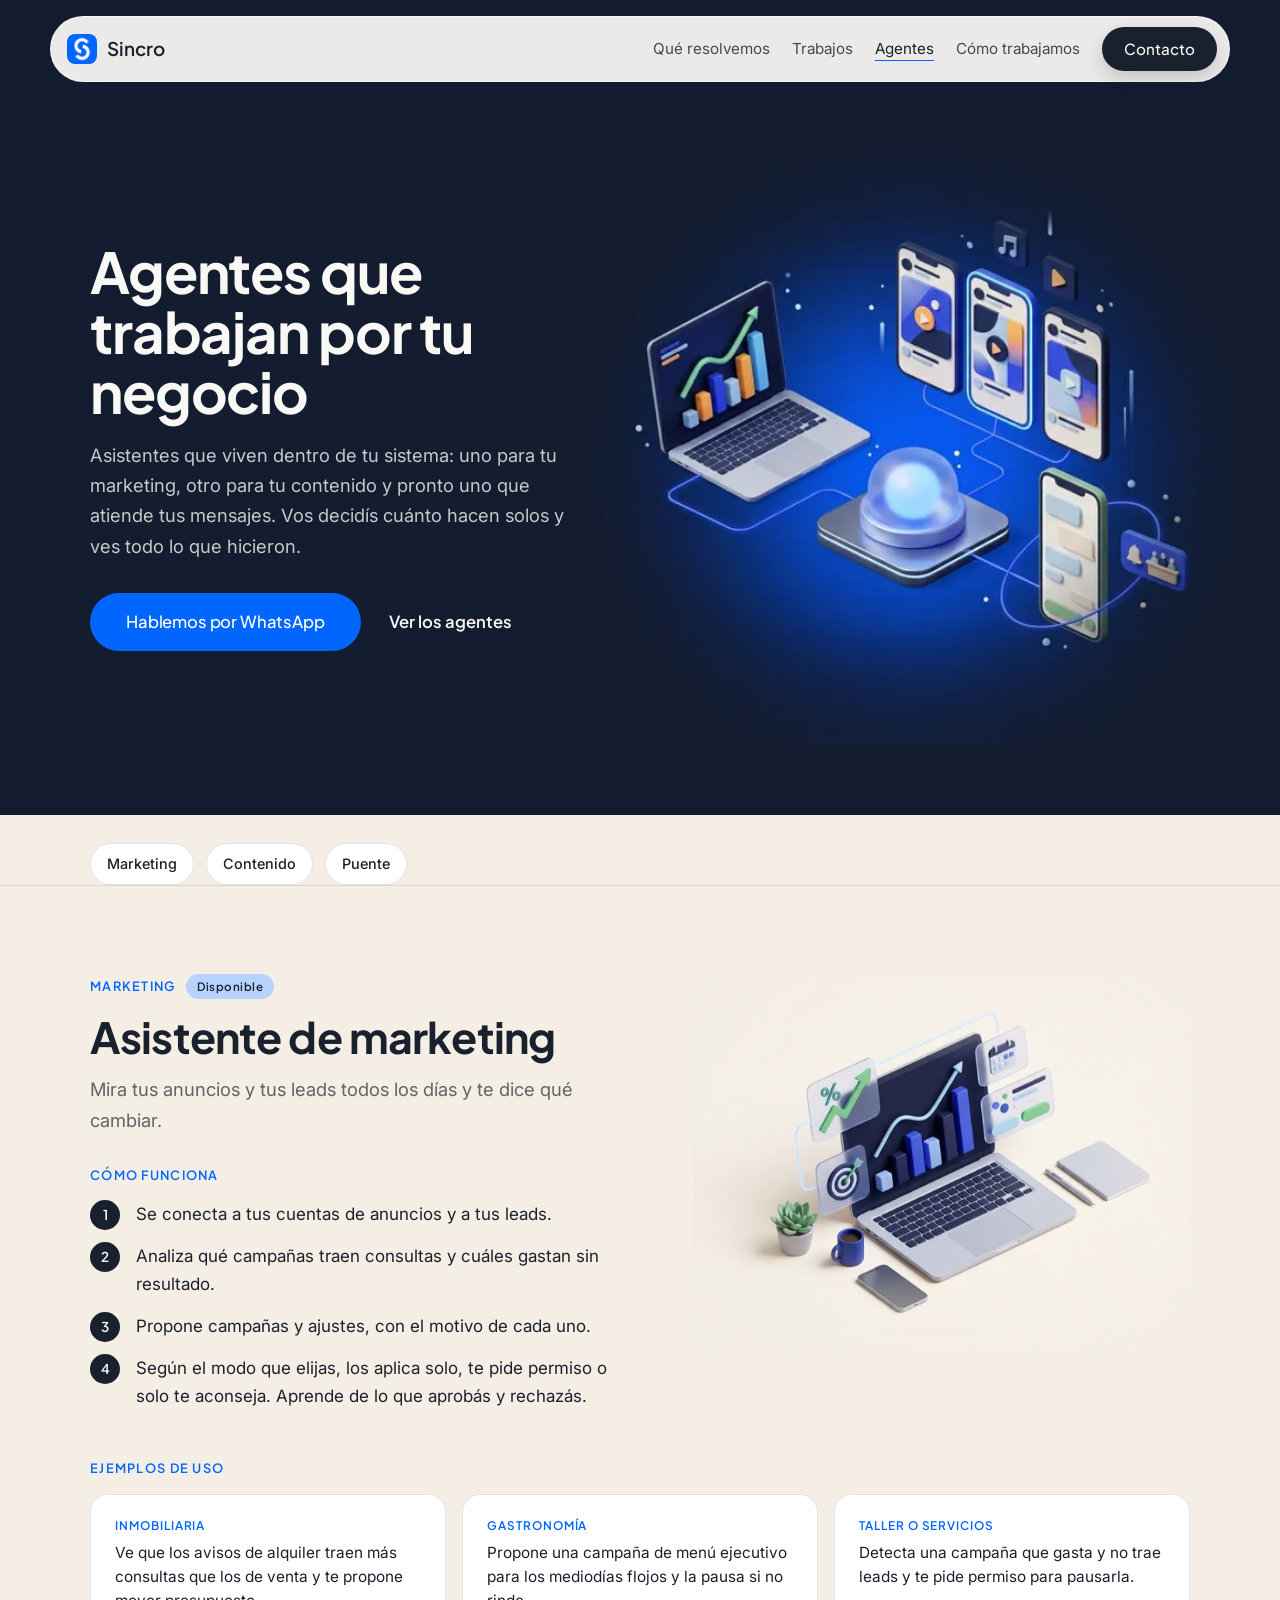
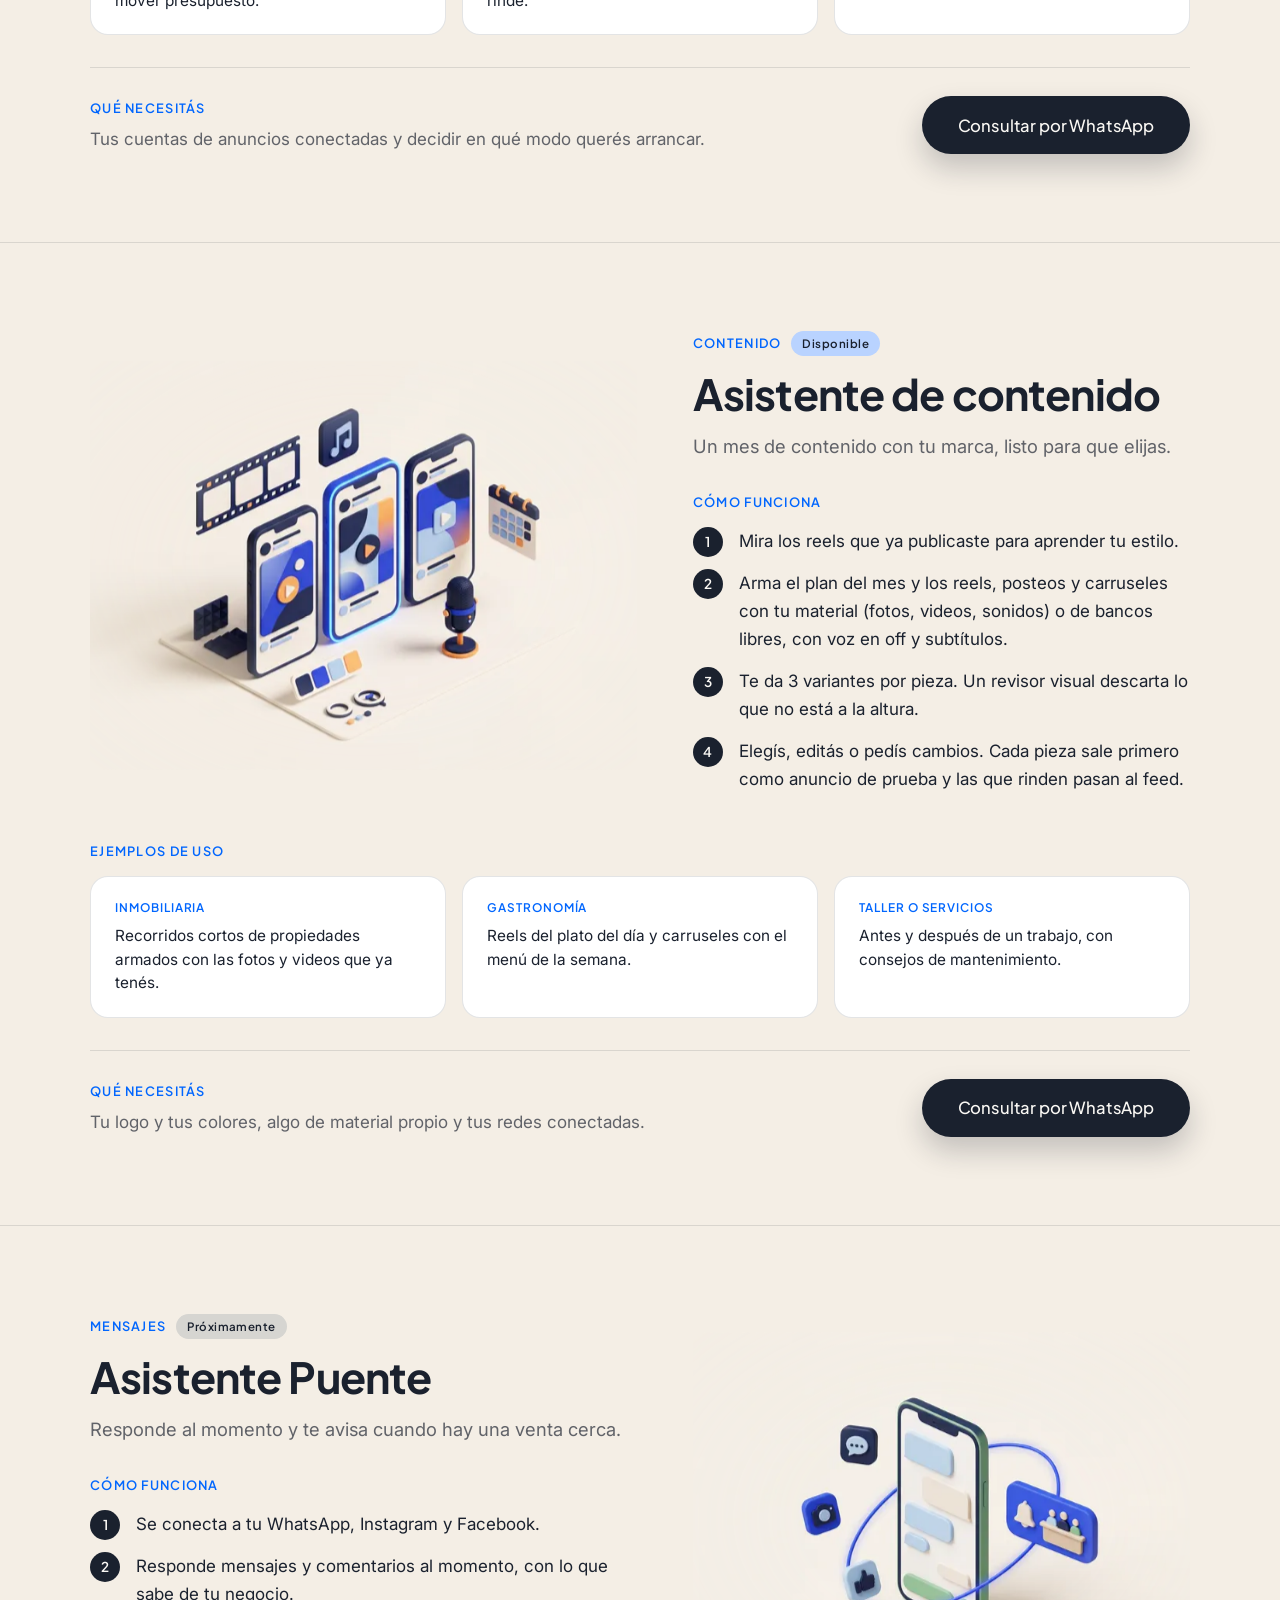
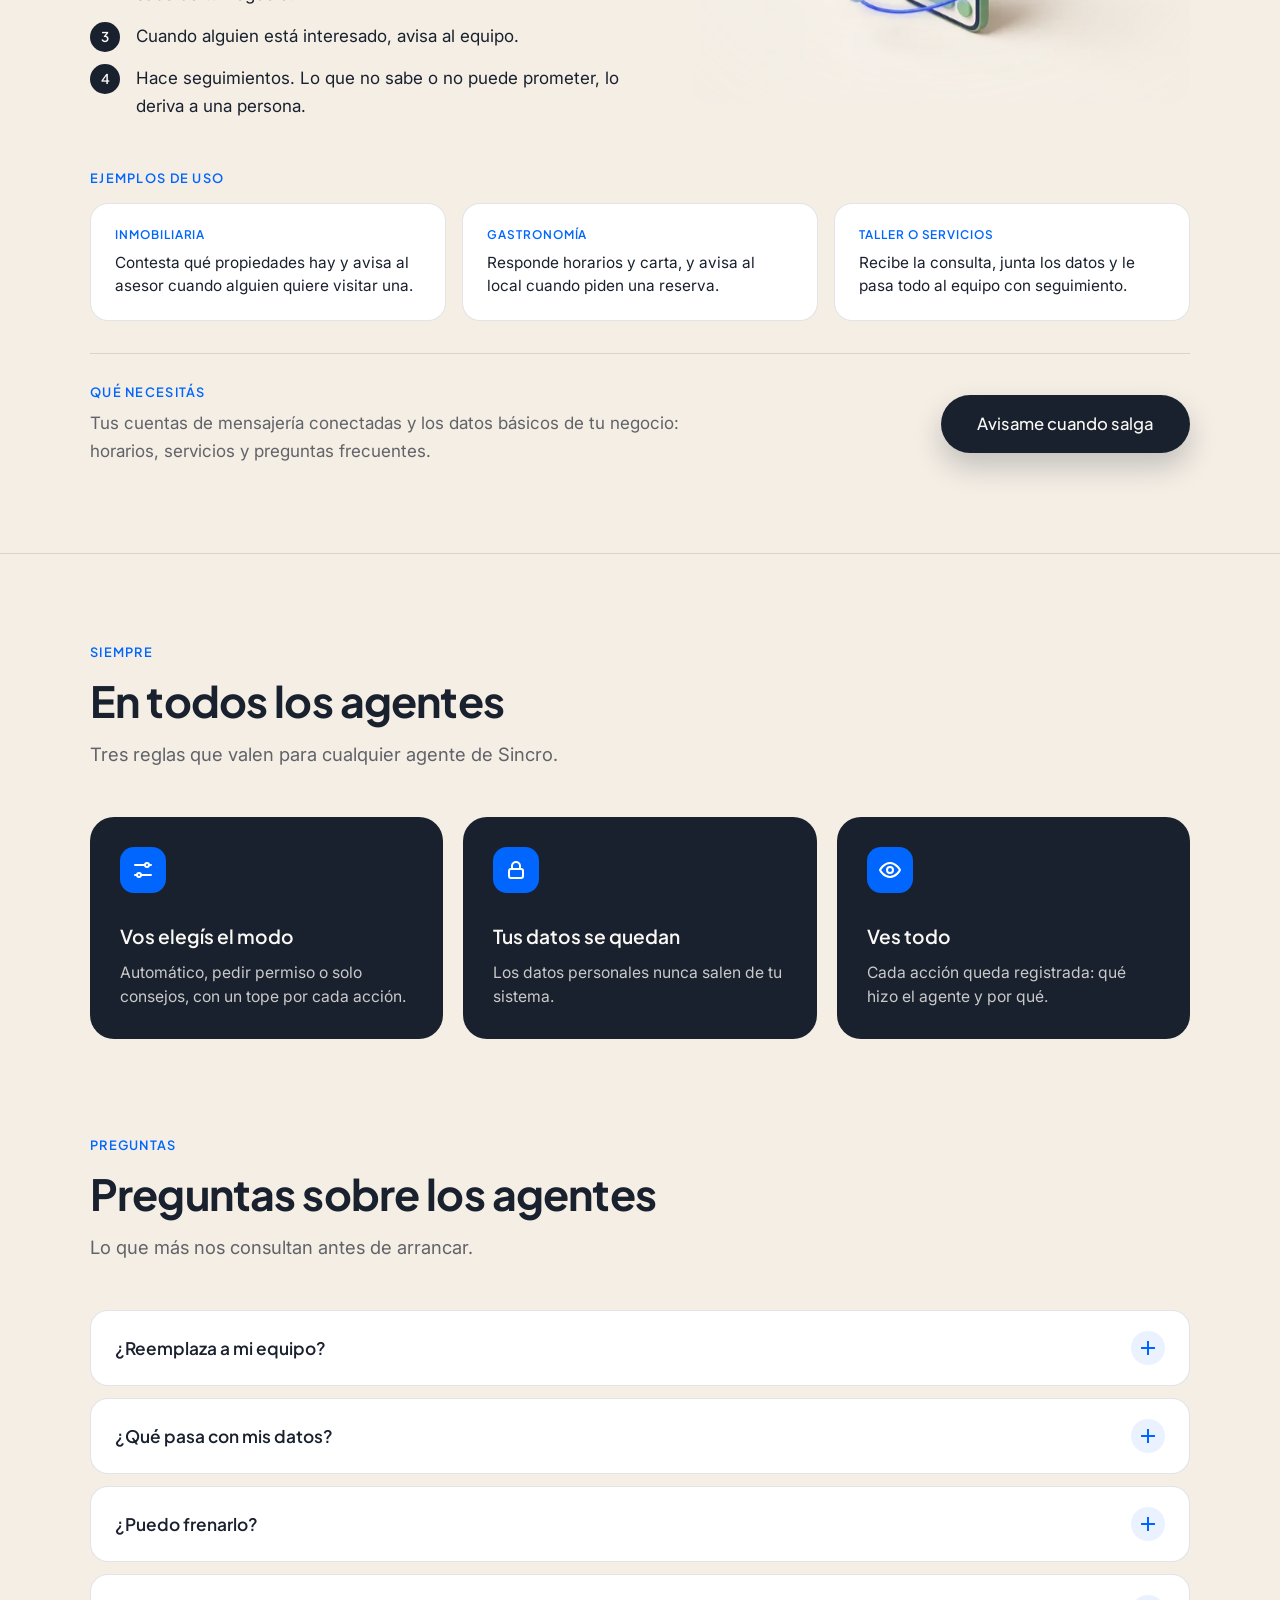
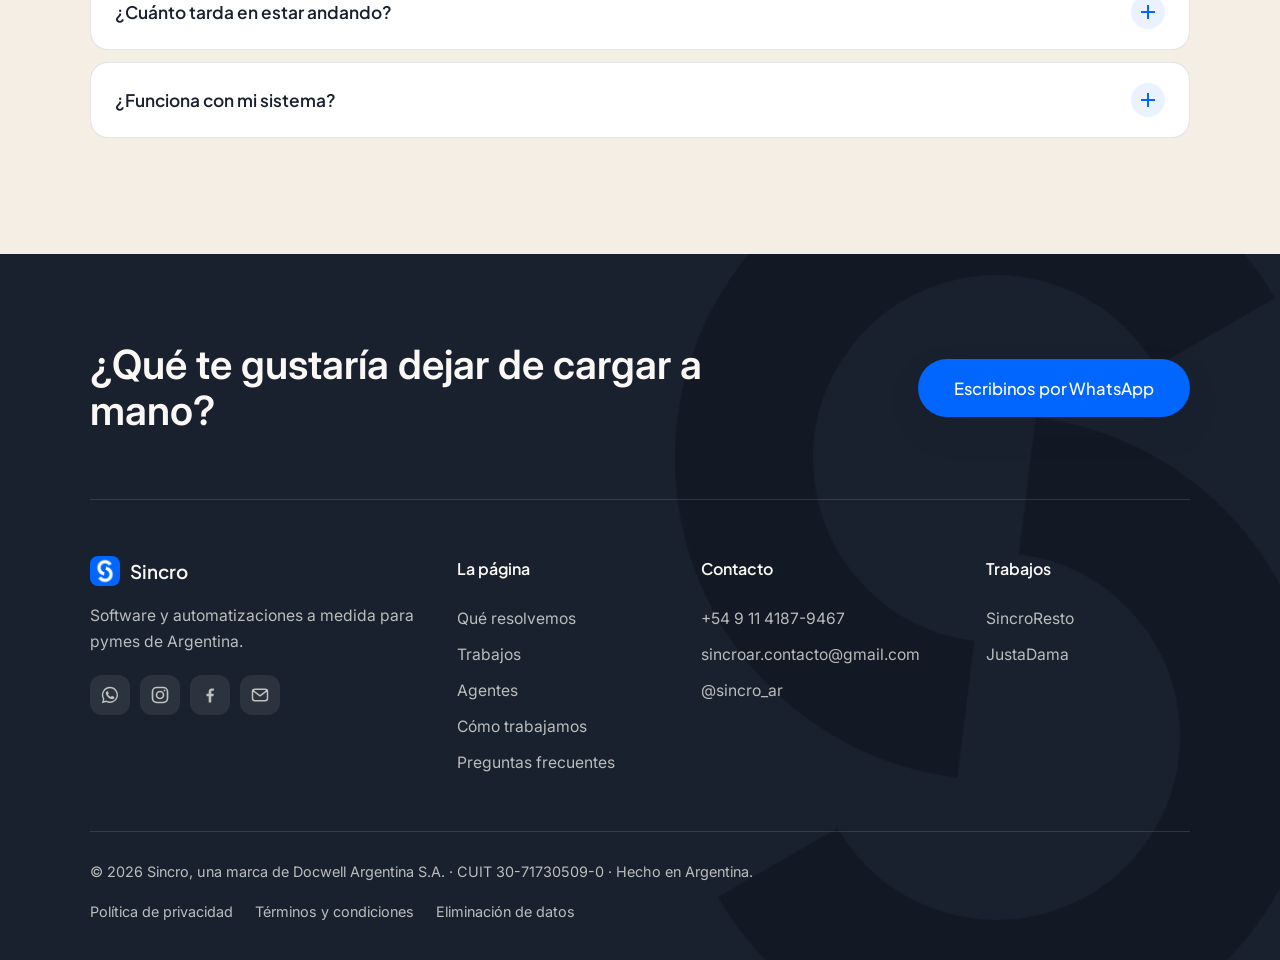
==== commit f2cfa5db: "web: hero con ilustración, menú hamburguesa, animaciones al scrollear, preguntas en tarjetas y cabec" ====
--- a/agentes.html
+++ b/agentes.html
@@ -9,112 +9,66 @@
 <link rel="preconnect" href="https://fonts.googleapis.com">
 <link rel="preconnect" href="https://fonts.gstatic.com" crossorigin>
 <link href="https://fonts.googleapis.com/css2?family=Inter:wght@400;500;600&family=Plus+Jakarta+Sans:wght@500;600;700&display=swap" rel="stylesheet">
-<link rel="stylesheet" href="estilo.css?v=5">
+<link rel="stylesheet" href="estilo.css?v=6">
+<script>document.documentElement.classList.add("js")</script>
 <style>
-  /* ---- Hero ---- */
   body { background: #f4eee5; }
-  /* ---- Hero ---- */
-  .ag-hero { position: relative; overflow: hidden; color: var(--papel); background: var(--tinta); padding: 150px 0 88px; isolation: isolate; }
-  .ag-hero::before { content: ''; position: absolute; z-index: -1; inset: 0; background: radial-gradient(60% 70% at 78% 45%, rgba(1, 102, 254, 0.45), rgba(1, 102, 254, 0) 70%), radial-gradient(40% 50% at 10% 100%, rgba(185, 211, 255, 0.12), rgba(185, 211, 255, 0) 70%); }
-  .ag-hero-grilla { display: grid; grid-template-columns: 1.05fr 1fr; gap: 48px; align-items: center; }
-  .ag-hero h1 { margin: 0 0 18px; font-size: clamp(2.3rem, 3.4vw + 0.8rem, 3.6rem); font-weight: 600; letter-spacing: -0.015em; line-height: 1.08; }
+  .barra-adentro { background: rgba(250, 248, 244, 0.94); }
+  /* ---- Hero: el fondo es el color de las esquinas de la ilustracion ---- */
+  .ag-hero { position: relative; overflow: hidden; color: var(--papel); background: #141d30; padding: 150px 0 72px; }
+  .ag-hero-grilla { display: grid; grid-template-columns: 1fr 1.15fr; gap: 24px; align-items: center; }
+  .ag-hero-grilla > div:first-child { position: relative; z-index: 1; }
+  .ag-hero h1 { margin: 0 0 18px; font-size: clamp(2.3rem, 3.4vw + 0.8rem, 3.6rem); font-weight: 700; letter-spacing: -0.02em; line-height: 1.06; }
   .ag-hero p { margin: 0 0 32px; max-width: 30em; font-size: 1.15rem; color: rgba(250, 248, 244, 0.78); }
   .ag-hero-acciones { display: flex; flex-wrap: wrap; align-items: center; gap: 14px 28px; }
   .ag-hero .boton { background: var(--azul); color: #fff; }
   .ag-hero .boton::before { background: #fff; }
   .ag-hero .boton::after { background: #0150c8; }
   .ag-hero .enlace { color: var(--papel); }
-  .escena { position: relative; height: 480px; }
-  .escena > * { position: absolute; }
-  .movil { left: 50%; top: 0; width: 232px; height: 466px; transform: translateX(-50%); border-radius: 38px; padding: 10px; background: #0d121c; border: 1px solid rgba(255, 255, 255, 0.16); box-shadow: 0 40px 80px -20px rgba(0, 0, 0, 0.6); }
-  .movil-pantalla { position: relative; height: 100%; border-radius: 29px; overflow: hidden; background: linear-gradient(165deg, #3b82ff 0%, #0b3a9c 55%, #121a2b 100%); }
-  .movil-pantalla::before { content: ''; position: absolute; left: 50%; top: 8px; width: 70px; height: 18px; border-radius: 99px; background: #0d121c; transform: translateX(-50%); }
-  .movil-marca { position: absolute; left: 14px; top: 42px; display: flex; align-items: center; gap: 8px; font-family: var(--ui); font-size: 0.74rem; font-weight: 600; }
-  .movil-marca i { width: 24px; height: 24px; border-radius: 50%; background: var(--papel); }
-  .movil-casa { position: absolute; left: 22px; top: 150px; width: 100px; height: 100px; }
-  .movil-sub { position: absolute; left: 14px; right: 14px; top: 262px; padding: 8px 10px; border-radius: 10px; background: rgba(13, 18, 28, 0.62); font-family: var(--ui); font-size: 0.8rem; font-weight: 600; line-height: 1.3; text-align: center; }
-  .movil-icos { position: absolute; right: 12px; top: 200px; display: grid; gap: 14px; }
-  .movil-icos i { width: 26px; height: 26px; border-radius: 50%; background: rgba(255, 255, 255, 0.22); }
-  .tarjeta { background: #fff; color: var(--tinta); border-radius: 18px; padding: 14px 16px; box-shadow: 0 24px 50px -16px rgba(0, 0, 0, 0.55); font-family: var(--ui); }
-  .tarjeta small { display: block; color: var(--tinta-suave); font-size: 0.74rem; }
-  .tarjeta b { display: block; font-size: 0.88rem; font-weight: 600; line-height: 1.25; }
-  .notif { right: -24px; top: 96px; display: flex; gap: 10px; align-items: center; width: 232px; }
-  .notif .punto { flex: none; width: 34px; height: 34px; border-radius: 50%; background: var(--azul); display: grid; place-items: center; }
-  .notif svg { width: 18px; height: 18px; }
-  .grafico { left: 0; bottom: 36px; width: 196px; }
-  .grafico svg { display: block; width: 100%; height: 56px; margin-top: 8px; }
-  .calendario { right: 8px; bottom: 0; width: 208px; }
-  .calendario .tres { display: flex; gap: 6px; margin-top: 8px; }
-  .calendario .tres i { flex: 1; height: 48px; border-radius: 8px; background: linear-gradient(160deg, var(--azul-claro), #6ea3ff); }
-  .calendario .tres i:nth-child(2) { background: linear-gradient(160deg, #6ea3ff, var(--azul)); outline: 2px solid var(--tinta); outline-offset: 1px; }
-  .calendario .tres i:nth-child(3) { background: linear-gradient(160deg, #d6d5d1, #9aa3b5); }
-
-  .barra-adentro { background: rgba(250, 248, 244, 0.94); }
-  /* ---- Barra de salto ---- */
-  .ag-salto { position: sticky; top: 0; z-index: 5; }
+  .ag-hero-img { margin: 0; }
+  .ag-hero-img img { display: block; width: 138%; max-width: none; height: auto; margin-left: -30%; -webkit-mask-image: radial-gradient(ellipse 64% 68% at 56% 50%, #000 44%, transparent 100%); mask-image: radial-gradient(ellipse 64% 68% at 56% 50%, #000 44%, transparent 100%); }
   .ag-indice { display: flex; gap: 12px; flex-wrap: wrap; padding: 28px 0 0; }
-  .ag-indice a { font-family: var(--ui); font-size: 0.9rem; font-weight: 500; text-decoration: none; padding: 8px 16px; border-radius: 999px; border: 1px solid var(--linea); background: #fff; }
-  .ag-indice a:hover { border-color: var(--azul); }
+  .ag-indice a { font-family: var(--ui); font-size: 0.9rem; font-weight: 500; text-decoration: none; padding: 8px 16px; border-radius: 999px; border: 1px solid var(--linea); background: #fff; transition: border-color 0.2s ease, transform 0.2s ease; }
+  .ag-indice a:hover { border-color: var(--azul); transform: translateY(-1px); }
 
   /* ---- Cada agente ---- */
-  .ag-sec { border-top: 1px solid var(--linea); padding: 80px 0; scroll-margin-top: 40px; }
+  .ag-sec { border-top: 1px solid var(--linea); padding: 88px 0; scroll-margin-top: 40px; }
+  .ag-sec:first-of-type { margin-top: 28px; }
   .ag-fila { display: grid; grid-template-columns: 1.1fr 1fr; gap: 56px; align-items: center; }
   .ag-sec.invertido .ag-fila > .vista { order: -1; }
-  .estado { display: inline-block; font-family: var(--ui); font-size: 0.78rem; font-weight: 600; letter-spacing: 0.02em; padding: 4px 12px; border-radius: 999px; margin-bottom: 14px; }
-  .estado.disponible { background: var(--azul-claro); color: var(--tinta); }
-  .estado.proximamente { background: var(--niebla); color: var(--tinta); }
-  .ag-sec h2 { margin: 0 0 10px; font-size: clamp(1.9rem, 2.2vw + 0.8rem, 2.6rem); font-weight: 600; letter-spacing: -0.01em; line-height: 1.12; }
-  .promesa { margin: 0 0 28px; font-size: 1.2rem; color: var(--tinta-suave); }
-  .ag-sec h3 { margin: 28px 0 12px; font-family: var(--ui); font-size: 0.8rem; font-weight: 600; letter-spacing: 0.08em; text-transform: uppercase; color: var(--azul); }
-  .ag-pasos { list-style: none; counter-reset: p; margin: 0; padding: 0; display: grid; gap: 12px; }
-  .ag-pasos li { counter-increment: p; position: relative; padding-left: 44px; }
-  .ag-pasos li::before { content: counter(p); position: absolute; left: 0; top: 2px; width: 28px; height: 28px; border-radius: 50%; background: var(--tinta); color: var(--papel); font-family: var(--ui); font-size: 0.85rem; font-weight: 600; display: grid; place-items: center; }
-  .ag-abajo { margin-top: 40px; }
-  .ag-abajo h3 { margin-top: 0; }
-  .ag-cierre { display: flex; justify-content: space-between; align-items: center; gap: 24px 40px; flex-wrap: wrap; margin-top: 28px; padding-top: 28px; border-top: 1px solid var(--linea); }
-  .ag-cierre .necesitas { max-width: 38em; }
-  .ag-ejemplos { display: grid; grid-template-columns: repeat(3, 1fr); gap: 12px; }
-  .ejemplo { padding: 20px 22px; border-radius: 16px; background: #fff; border: 1px solid var(--linea); font-size: 0.95rem; line-height: 1.5; }
-  .ejemplo b { display: block; margin-bottom: 4px; font-family: var(--ui); font-size: 0.74rem; font-weight: 600; letter-spacing: 0.06em; text-transform: uppercase; color: var(--tinta-suave); }
-  .necesitas { margin: 0; color: var(--tinta-suave); }
-  .ag-cta { margin-top: 32px; }
-
-  /* ---- La ilustracion de cada agente ---- */
+  .cabeza.compacta { margin-bottom: 30px; }
+  .mini { margin: 0 0 14px; font-family: var(--titulo); font-size: 0.8rem; font-weight: 600; letter-spacing: 0.1em; text-transform: uppercase; color: var(--azul); }
+  .ag-pasos { list-style: none; counter-reset: p; margin: 0; padding: 0; display: grid; gap: 14px; }
+  .ag-pasos li { counter-increment: p; position: relative; padding-left: 46px; }
+  .ag-pasos li::before { content: counter(p); position: absolute; left: 0; top: 0; width: 30px; height: 30px; border-radius: 50%; background: var(--tinta); color: var(--papel); font-family: var(--titulo); font-size: 0.85rem; font-weight: 600; display: grid; place-items: center; }
+  .ag-abajo { margin-top: 48px; }
+  .ag-ejemplos { display: grid; grid-template-columns: repeat(3, 1fr); gap: 16px; }
+  .ejemplo { padding: 22px 24px; border-radius: 18px; background: #fff; border: 1px solid var(--linea); font-size: 0.96rem; line-height: 1.55; }
+  .ejemplo b { display: block; margin-bottom: 6px; font-family: var(--titulo); font-size: 0.74rem; font-weight: 600; letter-spacing: 0.08em; text-transform: uppercase; color: var(--azul); }
+  .ag-cierre { display: flex; justify-content: space-between; align-items: center; gap: 24px 40px; flex-wrap: wrap; margin-top: 32px; padding-top: 28px; border-top: 1px solid var(--linea); }
+  .ag-cierre .mini { margin-bottom: 6px; }
+  .necesitas { margin: 0; max-width: 38em; color: var(--tinta-suave); }
   .vista { margin: 0; }
   .vista img { display: block; width: 100%; height: auto; -webkit-mask-image: radial-gradient(ellipse 70% 70% at 50% 50%, #000 40%, transparent 100%); mask-image: radial-gradient(ellipse 70% 70% at 50% 50%, #000 40%, transparent 100%); }
 
-  /* ---- En todos los agentes ---- */
-  .ag-comun { padding: 96px 0 24px; }
-  .ag-comun h2, .ag-faq h2 { margin: 0 0 32px; font-size: clamp(1.9rem, 2.2vw + 0.8rem, 2.6rem); font-weight: 600; letter-spacing: -0.01em; line-height: 1.12; }
+  /* ---- En todos los agentes + preguntas ---- */
+  .ag-comun { padding: 88px 0 24px; border-top: 1px solid var(--linea); }
   .baldosas { display: grid; grid-template-columns: repeat(3, 1fr); gap: 20px; }
-  .baldosa { padding: 28px; border-radius: 24px; background: var(--tinta); color: var(--papel); }
-  .baldosa svg { width: 44px; height: 44px; padding: 10px; border-radius: 14px; background: var(--azul); color: #fff; margin-bottom: 18px; }
+  .baldosa { padding: 30px; border-radius: 24px; background: var(--tinta); color: var(--papel); }
+  .baldosa svg { width: 46px; height: 46px; padding: 11px; border-radius: 14px; background: var(--azul); color: #fff; margin-bottom: 20px; }
   .baldosa h3 { margin: 0 0 8px; font-size: 1.2rem; font-weight: 600; }
   .baldosa p { margin: 0; color: rgba(250, 248, 244, 0.78); font-size: 0.98rem; line-height: 1.55; }
-  .ag-faq { padding: 64px 0 104px; }
-  .ag-faq details { border-bottom: 1px solid var(--linea); max-width: 780px; }
-  .ag-faq summary { cursor: pointer; padding: 18px 0; font-size: 1.12rem; font-weight: 600; list-style: none; display: flex; justify-content: space-between; gap: 16px; }
-  .ag-faq summary::-webkit-details-marker { display: none; }
-  .ag-faq summary::after { content: '+'; color: var(--azul); font-size: 1.4rem; line-height: 1; }
-  .ag-faq details[open] summary::after { content: '\2212'; }
-  .ag-faq details p { margin: 0 0 20px; color: var(--tinta-suave); max-width: 38em; }
+  .ag-faq { padding: 72px 0 104px; }
 
   @media (max-width: 900px) {
-    .ag-hero { padding: 128px 0 64px; }
-    .ag-hero-grilla, .ag-fila { grid-template-columns: 1fr; gap: 40px; }
+    .ag-hero { padding: 132px 0 48px; }
+    .ag-hero-grilla, .ag-fila { grid-template-columns: 1fr; gap: 32px; }
+    .ag-hero-img img { width: 112%; margin-left: -6%; }
     .ag-sec.invertido .ag-fila > .vista { order: 0; }
     .ag-sec { padding: 64px 0; }
     .ag-ejemplos, .baldosas { grid-template-columns: 1fr; }
     .ag-comun { padding-top: 64px; }
-  }
-  @media (max-width: 480px) {
-    .escena { height: 440px; overflow: hidden; }
-    .movil { width: 200px; height: 400px; }
-    .movil-sub { display: none; }
-    .notif { width: 176px; right: 0; top: 100px; }
-    .grafico { width: 164px; bottom: 28px; }
-    .calendario { width: 172px; right: 0; }
-    .vista { padding: 24px 16px; border-radius: 24px; }
+    .ag-abajo { margin-top: 32px; }
   }
 </style>
 </head>
@@ -122,13 +76,14 @@
 <header class="barra">
   <div class="barra-adentro">
     <a class="marca" href="index.html"><img src="logo.png" alt="">Sincro</a>
-    <nav aria-label="Principal">
+    <nav id="menu-principal" aria-label="Principal">
       <a href="index.html#resolvemos">Qué resolvemos</a>
       <a href="index.html#trabajos">Trabajos</a>
-      <a class="movil-si" href="agentes.html" aria-current="page">Agentes</a>
+      <a href="agentes.html" aria-current="page">Agentes</a>
       <a href="index.html#como">Cómo trabajamos</a>
       <a class="pildora" href="index.html#contacto">Contacto</a>
     </nav>
+    <button class="menu-btn" type="button" aria-expanded="false" aria-controls="menu-principal" aria-label="Abrir menú"><span></span><span></span><span></span></button>
   </div>
 </header>
 
@@ -143,28 +98,7 @@
           <a class="enlace" href="#asistente-de-marketing">Ver los agentes</a>
         </div>
       </div>
-      <div class="escena" aria-hidden="true">
-        <div class="movil">
-          <div class="movil-pantalla">
-            <div class="movil-marca"><i></i>Inmobiliaria Ejemplo</div>
-            <svg class="movil-casa" viewBox="0 0 120 120" fill="none" stroke="rgba(255,255,255,.85)" stroke-width="3" stroke-linejoin="round"><path d="M10 58 60 14l50 44"/><path d="M22 52v54h76V52"/><rect x="50" y="72" width="20" height="34"/><rect x="28" y="62" width="14" height="14"/><rect x="78" y="62" width="14" height="14"/></svg>
-            <div class="movil-icos"><i></i><i></i><i></i></div>
-            <div class="movil-sub">Departamento luminoso, 2 ambientes</div>
-          </div>
-        </div>
-        <div class="tarjeta notif">
-          <span class="punto"><svg viewBox="0 0 24 24" fill="none" stroke="#fff" stroke-width="2" stroke-linecap="round" stroke-linejoin="round"><path d="M6 9a6 6 0 1 1 12 0c0 6 2.5 7.5 2.5 7.5h-17S6 15 6 9z"/><path d="M10 20a2 2 0 0 0 4 0"/></svg></span>
-          <span><b>Nuevo lead interesado</b><small>Consulta por un alquiler</small></span>
-        </div>
-        <div class="tarjeta grafico">
-          <b>Consultas de la semana</b><small>Datos de ejemplo</small>
-          <svg viewBox="0 0 160 56" fill="none"><path d="M2 46 28 38 52 42 80 26 108 30 134 12 158 6" stroke="#0166fe" stroke-width="3" stroke-linecap="round" stroke-linejoin="round"/><path d="M2 46 28 38 52 42 80 26 108 30 134 12 158 6V56H2z" fill="rgba(1,102,254,.12)"/></svg>
-        </div>
-        <div class="tarjeta calendario">
-          <b>Plan del mes</b><small>3 variantes para elegir</small>
-          <div class="tres"><i></i><i></i><i></i></div>
-        </div>
-      </div>
+      <div class="ag-hero-img"><picture class="flota"><source type="image/webp" srcset="img/agentes-hero-720.webp 720w, img/agentes-hero.webp 1400w" sizes="(max-width: 900px) 100vw, 720px"><img src="img/agentes-hero.webp" width="1400" height="1045" loading="eager" fetchpriority="high" alt="Ilustración isométrica de una notebook con gráficos, tres celulares con reels y un celular con una conversación, conectados a un centro luminoso: los agentes de Sincro trabajan juntos dentro de tu sistema."></picture></div>
     </div>
   </section>
 
@@ -177,36 +111,39 @@
   </div>
 
   <!-- AGENTES: para sumar uno nuevo, copiá un bloque <section class="ag-sec"> entero (agregale la clase
-       "invertido" si lo querés con la imagen a la izquierda) y cambiá el id, el estado (disponible /
-       proximamente), el nombre, la promesa, los pasos, los ejemplos, lo que se necesita, el mockup
-       de la columna .vista y el texto del link de WhatsApp. Sumalo también al índice de arriba. -->
-
-  <section class="ag-sec" id="asistente-de-marketing" aria-labelledby="t-marketing">
+       "invertido" si lo querés con la ilustración a la izquierda) y cambiá el id, la etiqueta, el estado
+       (disponible / proximamente), el nombre, la promesa, los pasos, los ejemplos, lo que se necesita, la
+       ilustración de la columna .vista (img/agente-XXX.webp y -640.webp) y el texto del link de WhatsApp.
+       Sumalo también al índice de arriba (.ag-indice). -->
+
+  <section class="ag-sec" id="asistente-de-marketing" aria-labelledby="t-asistente-de-marketing">
     <div class="contenedor ag-fila">
       <div>
-        <span class="estado disponible">Disponible</span>
-        <h2 id="t-marketing">Asistente de marketing</h2>
-        <p class="promesa">Mira tus anuncios y tus leads todos los días y te dice qué cambiar.</p>
-        <h3>Cómo funciona</h3>
+        <div class="cabeza compacta" data-aparece>
+          <p class="etiqueta-sec">Marketing <span class="estado disponible">Disponible</span></p>
+          <h2 id="t-asistente-de-marketing">Asistente de marketing</h2>
+          <p class="sub">Mira tus anuncios y tus leads todos los días y te dice qué cambiar.</p>
+        </div>
+        <h3 class="mini">Cómo funciona</h3>
         <ol class="ag-pasos">
-          <li>Se conecta a tus cuentas de anuncios y a tus leads.</li>
-          <li>Analiza qué campañas traen consultas y cuáles gastan sin resultado.</li>
-          <li>Propone campañas y ajustes, con el motivo de cada uno.</li>
-          <li>Según el modo que elijas, los aplica solo, te pide permiso o solo te aconseja. Aprende de lo que aprobás y rechazás.</li>
+            <li data-aparece>Se conecta a tus cuentas de anuncios y a tus leads.</li>
+            <li data-aparece>Analiza qué campañas traen consultas y cuáles gastan sin resultado.</li>
+            <li data-aparece>Propone campañas y ajustes, con el motivo de cada uno.</li>
+            <li data-aparece>Según el modo que elijas, los aplica solo, te pide permiso o solo te aconseja. Aprende de lo que aprobás y rechazás.</li>
         </ol>
       </div>
-      <div class="vista"><picture><source type="image/webp" srcset="img/agente-marketing-640.webp 640w, img/agente-marketing.webp 1200w" sizes="(max-width: 900px) 100vw, 560px"><img src="img/agente-marketing.webp" width="1200" height="896" loading="lazy" decoding="async" alt="Ilustración isométrica de un tablero con gráficos de barras, una lupa y botones de aprobar y rechazar: el asistente de marketing analiza tus campañas y te propone ajustes."></picture></div>
+      <div class="vista" data-aparece="zoom"><picture data-parallax class="flota"><source type="image/webp" srcset="img/agente-marketing-640.webp 640w, img/agente-marketing.webp 1200w" sizes="(max-width: 900px) 100vw, 560px"><img src="img/agente-marketing.webp" width="1200" height="896" loading="lazy" decoding="async" alt="Ilustración isométrica de una notebook con gráficos de barras y una flecha que sube, con botones de aprobar y rechazar: el asistente de marketing analiza tus campañas y te propone ajustes."></picture></div>
     </div>
     <div class="contenedor ag-abajo">
-      <h3>Ejemplos de uso</h3>
-        <div class="ag-ejemplos">
-          <div class="ejemplo"><b>Inmobiliaria</b>Ve que los avisos de alquiler traen más consultas que los de venta y te propone mover presupuesto.</div>
-          <div class="ejemplo"><b>Gastronomía</b>Propone una campaña de menú ejecutivo para los mediodías flojos y la pausa si no rinde.</div>
-          <div class="ejemplo"><b>Taller o servicios</b>Detecta una campaña que gasta y no trae leads y te pide permiso para pausarla.</div>
-        </div>
-      <div class="ag-cierre">
+      <h3 class="mini" data-aparece>Ejemplos de uso</h3>
+      <div class="ag-ejemplos">
+          <div class="ejemplo" data-aparece><b>Inmobiliaria</b>Ve que los avisos de alquiler traen más consultas que los de venta y te propone mover presupuesto.</div>
+          <div class="ejemplo" data-aparece><b>Gastronomía</b>Propone una campaña de menú ejecutivo para los mediodías flojos y la pausa si no rinde.</div>
+          <div class="ejemplo" data-aparece><b>Taller o servicios</b>Detecta una campaña que gasta y no trae leads y te pide permiso para pausarla.</div>
+      </div>
+      <div class="ag-cierre" data-aparece>
         <div>
-          <h3>Qué necesitás</h3>
+          <h3 class="mini">Qué necesitás</h3>
           <p class="necesitas">Tus cuentas de anuncios conectadas y decidir en qué modo querés arrancar.</p>
         </div>
         <a class="boton" href="https://wa.me/5491141879467?text=Hola%20Sincro%2C%20quiero%20consultar%20por%20el%20Asistente%20de%20marketing" target="_blank" rel="noopener">Consultar por WhatsApp</a>
@@ -214,32 +151,34 @@
     </div>
   </section>
 
-  <section class="ag-sec invertido" id="asistente-de-contenido" aria-labelledby="t-contenido">
+  <section class="ag-sec invertido" id="asistente-de-contenido" aria-labelledby="t-asistente-de-contenido">
     <div class="contenedor ag-fila">
       <div>
-        <span class="estado disponible">Disponible</span>
-        <h2 id="t-contenido">Asistente de contenido</h2>
-        <p class="promesa">Un mes de contenido con tu marca, listo para que elijas.</p>
-        <h3>Cómo funciona</h3>
+        <div class="cabeza compacta" data-aparece>
+          <p class="etiqueta-sec">Contenido <span class="estado disponible">Disponible</span></p>
+          <h2 id="t-asistente-de-contenido">Asistente de contenido</h2>
+          <p class="sub">Un mes de contenido con tu marca, listo para que elijas.</p>
+        </div>
+        <h3 class="mini">Cómo funciona</h3>
         <ol class="ag-pasos">
-          <li>Mira los reels que ya publicaste para aprender tu estilo.</li>
-          <li>Arma el plan del mes y los reels, posteos y carruseles con tu material (fotos, videos, sonidos) o de bancos libres, con voz en off y subtítulos.</li>
-          <li>Te da 3 variantes por pieza. Un revisor visual descarta lo que no está a la altura.</li>
-          <li>Elegís, editás o pedís cambios. Cada pieza sale primero como anuncio de prueba y las que rinden pasan al feed.</li>
+            <li data-aparece>Mira los reels que ya publicaste para aprender tu estilo.</li>
+            <li data-aparece>Arma el plan del mes y los reels, posteos y carruseles con tu material (fotos, videos, sonidos) o de bancos libres, con voz en off y subtítulos.</li>
+            <li data-aparece>Te da 3 variantes por pieza. Un revisor visual descarta lo que no está a la altura.</li>
+            <li data-aparece>Elegís, editás o pedís cambios. Cada pieza sale primero como anuncio de prueba y las que rinden pasan al feed.</li>
         </ol>
       </div>
-      <div class="vista"><picture><source type="image/webp" srcset="img/agente-contenido-640.webp 640w, img/agente-contenido.webp 1200w" sizes="(max-width: 900px) 100vw, 560px"><img src="img/agente-contenido.webp" width="1200" height="896" loading="lazy" decoding="async" alt="Ilustración isométrica de tres celulares con reels, una claqueta, una nota musical, un micrófono y un calendario: el asistente de contenido arma tus piezas y te da variantes para elegir."></picture></div>
+      <div class="vista" data-aparece="zoom"><picture data-parallax class="flota"><source type="image/webp" srcset="img/agente-contenido-640.webp 640w, img/agente-contenido.webp 1200w" sizes="(max-width: 900px) 100vw, 560px"><img src="img/agente-contenido.webp" width="1200" height="896" loading="lazy" decoding="async" alt="Ilustración isométrica de tres celulares con reels, una claqueta, una nota musical, un micrófono y un calendario: el asistente de contenido arma tus piezas y te da variantes para elegir."></picture></div>
     </div>
     <div class="contenedor ag-abajo">
-      <h3>Ejemplos de uso</h3>
-        <div class="ag-ejemplos">
-          <div class="ejemplo"><b>Inmobiliaria</b>Recorridos cortos de propiedades armados con las fotos y videos que ya tenés.</div>
-          <div class="ejemplo"><b>Gastronomía</b>Reels del plato del día y carruseles con el menú de la semana.</div>
-          <div class="ejemplo"><b>Taller o servicios</b>Antes y después de un trabajo, con consejos de mantenimiento.</div>
-        </div>
-      <div class="ag-cierre">
+      <h3 class="mini" data-aparece>Ejemplos de uso</h3>
+      <div class="ag-ejemplos">
+          <div class="ejemplo" data-aparece><b>Inmobiliaria</b>Recorridos cortos de propiedades armados con las fotos y videos que ya tenés.</div>
+          <div class="ejemplo" data-aparece><b>Gastronomía</b>Reels del plato del día y carruseles con el menú de la semana.</div>
+          <div class="ejemplo" data-aparece><b>Taller o servicios</b>Antes y después de un trabajo, con consejos de mantenimiento.</div>
+      </div>
+      <div class="ag-cierre" data-aparece>
         <div>
-          <h3>Qué necesitás</h3>
+          <h3 class="mini">Qué necesitás</h3>
           <p class="necesitas">Tu logo y tus colores, algo de material propio y tus redes conectadas.</p>
         </div>
         <a class="boton" href="https://wa.me/5491141879467?text=Hola%20Sincro%2C%20quiero%20consultar%20por%20el%20Asistente%20de%20contenido" target="_blank" rel="noopener">Consultar por WhatsApp</a>
@@ -247,32 +186,34 @@
     </div>
   </section>
 
-  <section class="ag-sec" id="asistente-puente" aria-labelledby="t-puente">
+  <section class="ag-sec" id="asistente-puente" aria-labelledby="t-asistente-puente">
     <div class="contenedor ag-fila">
       <div>
-        <span class="estado proximamente">Próximamente</span>
-        <h2 id="t-puente">Asistente Puente</h2>
-        <p class="promesa">Responde al momento y te avisa cuando hay una venta cerca.</p>
-        <h3>Cómo funciona</h3>
+        <div class="cabeza compacta" data-aparece>
+          <p class="etiqueta-sec">Mensajes <span class="estado proximamente">Próximamente</span></p>
+          <h2 id="t-asistente-puente">Asistente Puente</h2>
+          <p class="sub">Responde al momento y te avisa cuando hay una venta cerca.</p>
+        </div>
+        <h3 class="mini">Cómo funciona</h3>
         <ol class="ag-pasos">
-          <li>Se conecta a tu WhatsApp, Instagram y Facebook.</li>
-          <li>Responde mensajes y comentarios al momento, con lo que sabe de tu negocio.</li>
-          <li>Cuando alguien está interesado, avisa al equipo.</li>
-          <li>Hace seguimientos. Lo que no sabe o no puede prometer, lo deriva a una persona.</li>
+            <li data-aparece>Se conecta a tu WhatsApp, Instagram y Facebook.</li>
+            <li data-aparece>Responde mensajes y comentarios al momento, con lo que sabe de tu negocio.</li>
+            <li data-aparece>Cuando alguien está interesado, avisa al equipo.</li>
+            <li data-aparece>Hace seguimientos. Lo que no sabe o no puede prometer, lo deriva a una persona.</li>
         </ol>
       </div>
-      <div class="vista"><picture><source type="image/webp" srcset="img/agente-puente-640.webp 640w, img/agente-puente.webp 1200w" sizes="(max-width: 900px) 100vw, 560px"><img src="img/agente-puente.webp" width="1200" height="896" loading="lazy" decoding="async" alt="Ilustración isométrica de un celular con una conversación, rodeado de íconos de mensajes, cámara y me gusta, y un aviso con campana que llega al equipo: el asistente Puente atiende tus mensajes."></picture></div>
+      <div class="vista" data-aparece="zoom"><picture data-parallax class="flota"><source type="image/webp" srcset="img/agente-puente-640.webp 640w, img/agente-puente.webp 1200w" sizes="(max-width: 900px) 100vw, 560px"><img src="img/agente-puente.webp" width="1200" height="896" loading="lazy" decoding="async" alt="Ilustración isométrica de un celular con una conversación, rodeado de íconos de mensajes, cámara y me gusta, y un aviso con campana que llega al equipo: el asistente Puente atiende tus mensajes."></picture></div>
     </div>
     <div class="contenedor ag-abajo">
-      <h3>Ejemplos de uso</h3>
-        <div class="ag-ejemplos">
-          <div class="ejemplo"><b>Inmobiliaria</b>Contesta qué propiedades hay y avisa al asesor cuando alguien quiere visitar una.</div>
-          <div class="ejemplo"><b>Gastronomía</b>Responde horarios y carta, y avisa al local cuando piden una reserva.</div>
-          <div class="ejemplo"><b>Taller o servicios</b>Recibe la consulta, junta los datos y le pasa todo al equipo con seguimiento.</div>
-        </div>
-      <div class="ag-cierre">
+      <h3 class="mini" data-aparece>Ejemplos de uso</h3>
+      <div class="ag-ejemplos">
+          <div class="ejemplo" data-aparece><b>Inmobiliaria</b>Contesta qué propiedades hay y avisa al asesor cuando alguien quiere visitar una.</div>
+          <div class="ejemplo" data-aparece><b>Gastronomía</b>Responde horarios y carta, y avisa al local cuando piden una reserva.</div>
+          <div class="ejemplo" data-aparece><b>Taller o servicios</b>Recibe la consulta, junta los datos y le pasa todo al equipo con seguimiento.</div>
+      </div>
+      <div class="ag-cierre" data-aparece>
         <div>
-          <h3>Qué necesitás</h3>
+          <h3 class="mini">Qué necesitás</h3>
           <p class="necesitas">Tus cuentas de mensajería conectadas y los datos básicos de tu negocio: horarios, servicios y preguntas frecuentes.</p>
         </div>
         <a class="boton" href="https://wa.me/5491141879467?text=Hola%20Sincro%2C%20quiero%20enterarme%20cuando%20salga%20el%20Asistente%20Puente" target="_blank" rel="noopener">Avisame cuando salga</a>
@@ -282,19 +223,23 @@
 
   <section class="ag-comun" aria-labelledby="t-comun">
     <div class="contenedor">
-      <h2 id="t-comun">En todos los agentes</h2>
+      <div class="cabeza" data-aparece>
+        <p class="etiqueta-sec">Siempre</p>
+        <h2 id="t-comun">En todos los agentes</h2>
+        <p class="sub">Tres reglas que valen para cualquier agente de Sincro.</p>
+      </div>
       <div class="baldosas">
-        <div class="baldosa">
-          <svg viewBox="0 0 24 24" fill="none" stroke="currentColor" stroke-width="2" stroke-linecap="round" aria-hidden="true"><path d="M4 7h10M18 7h2M4 17h2M10 17h10"/><circle cx="16" cy="7" r="2"/><circle cx="8" cy="17" r="2"/></svg>
+        <div class="baldosa" data-aparece>
+          <svg viewBox="0 0 24 24" fill="none" stroke="currentColor" stroke-width="2" stroke-linecap="round" stroke-linejoin="round" aria-hidden="true"><path d="M4 7h10M18 7h2M4 17h2M10 17h10"/><circle cx="16" cy="7" r="2"/><circle cx="8" cy="17" r="2"/></svg>
           <h3>Vos elegís el modo</h3>
           <p>Automático, pedir permiso o solo consejos, con un tope por cada acción.</p>
         </div>
-        <div class="baldosa">
+        <div class="baldosa" data-aparece>
           <svg viewBox="0 0 24 24" fill="none" stroke="currentColor" stroke-width="2" stroke-linecap="round" stroke-linejoin="round" aria-hidden="true"><rect x="5" y="11" width="14" height="9" rx="2"/><path d="M8 11V8a4 4 0 0 1 8 0v3"/></svg>
           <h3>Tus datos se quedan</h3>
           <p>Los datos personales nunca salen de tu sistema.</p>
         </div>
-        <div class="baldosa">
+        <div class="baldosa" data-aparece>
           <svg viewBox="0 0 24 24" fill="none" stroke="currentColor" stroke-width="2" stroke-linecap="round" stroke-linejoin="round" aria-hidden="true"><path d="M2 12s3.6-7 10-7 10 7 10 7-3.6 7-10 7S2 12 2 12z"/><circle cx="12" cy="12" r="3"/></svg>
           <h3>Ves todo</h3>
           <p>Cada acción queda registrada: qué hizo el agente y por qué.</p>
@@ -305,12 +250,18 @@
 
   <section class="ag-faq" aria-labelledby="t-faq">
     <div class="contenedor">
-      <h2 id="t-faq">Preguntas sobre los agentes</h2>
-      <details><summary>¿Reemplaza a mi equipo?</summary><p>No. Se ocupa de lo repetitivo y deja las decisiones y el trato con tus clientes en manos de tu gente.</p></details>
-      <details><summary>¿Qué pasa con mis datos?</summary><p>Los datos personales de tus clientes nunca salen de tu sistema: los agentes trabajan adentro de él.</p></details>
-      <details><summary>¿Puedo frenarlo?</summary><p>Sí. Podés cambiar el modo cuando quieras, por ejemplo pasarlo a solo consejos, y el tope por acción limita cuánto puede hacer por su cuenta.</p></details>
-      <details><summary>¿Cuánto tarda en estar andando?</summary><p>Depende de tus cuentas y de tu material. Lo definimos en la primera charla, sin compromiso.</p></details>
-      <details><summary>¿Funciona con mi sistema?</summary><p>Los agentes viven dentro de tu sistema de Sincro. Si ya usás otras herramientas, o todavía no tenés un sistema, lo vemos juntos en la primera charla.</p></details>
+      <div class="cabeza" data-aparece>
+        <p class="etiqueta-sec">Preguntas</p>
+        <h2 id="t-faq">Preguntas sobre los agentes</h2>
+        <p class="sub">Lo que más nos consultan antes de arrancar.</p>
+      </div>
+      <div class="faq">
+        <details data-aparece><summary>¿Reemplaza a mi equipo?</summary><div class="respuesta"><p>No. Se ocupa de lo repetitivo y deja las decisiones y el trato con tus clientes en manos de tu gente.</p></div></details>
+        <details data-aparece><summary>¿Qué pasa con mis datos?</summary><div class="respuesta"><p>Los datos personales de tus clientes nunca salen de tu sistema: los agentes trabajan adentro de él.</p></div></details>
+        <details data-aparece><summary>¿Puedo frenarlo?</summary><div class="respuesta"><p>Sí. Podés cambiar el modo cuando quieras, por ejemplo pasarlo a solo consejos, y el tope por acción limita cuánto puede hacer por su cuenta.</p></div></details>
+        <details data-aparece><summary>¿Cuánto tarda en estar andando?</summary><div class="respuesta"><p>Depende de tus cuentas y de tu material. Lo definimos en la primera charla, sin compromiso.</p></div></details>
+        <details data-aparece><summary>¿Funciona con mi sistema?</summary><div class="respuesta"><p>Los agentes viven dentro de tu sistema de Sincro. Si ya usás otras herramientas, o todavía no tenés un sistema, lo vemos juntos en la primera charla.</p></div></details>
+      </div>
     </div>
   </section>
 </main>
@@ -363,5 +314,6 @@
   </div>
 </footer>
 
+<script src="sitio.js?v=1" defer></script>
 </body>
 </html>
--- a/estilo.css
+++ b/estilo.css
@@ -150,14 +150,76 @@
 .barra nav a[aria-current="page"] { opacity: 1; text-decoration: underline; text-decoration-color: var(--azul); text-underline-offset: 6px; }
 .pie-legal { display: flex; gap: 22px; flex-wrap: wrap; }
 
-@media (max-width: 720px) {
-  .barra nav a:not(.pildora) { display: none; }
-}
-
 /* ---- Agentes: adelanto en el inicio ---- */
 .agentes-teaser { display: flex; justify-content: space-between; align-items: center; gap: 28px; flex-wrap: wrap; }
-.agentes-teaser .intro { margin-bottom: 0; }
+.agentes-teaser .cabeza { margin: 0; }
+
+/* ---- Cabecera de seccion: igual en todo el sitio ---- */
+.cabeza { margin: 0 0 48px; max-width: 40em; }
+.etiqueta-sec { display: flex; align-items: center; flex-wrap: wrap; gap: 10px; margin: 0 0 14px; font-family: var(--titulo); font-size: 0.8rem; font-weight: 600; letter-spacing: 0.1em; text-transform: uppercase; color: var(--azul); }
+.cabeza h2 { margin: 0 0 14px; font-weight: 700; letter-spacing: -0.02em; line-height: 1.1; font-size: clamp(2rem, 2.6vw + 0.6rem, 2.75rem); }
+.cabeza .sub, .cabeza .intro { margin: 0; max-width: 34em; font-size: 1.15rem; color: var(--tinta-suave); }
+.caso .etiqueta-sec { color: var(--azul-claro); }
+.estado { display: inline-block; padding: 3px 11px; border-radius: 999px; font-size: 0.72rem; letter-spacing: 0.04em; text-transform: none; }
+.estado.disponible { background: var(--azul-claro); color: var(--tinta); }
+.estado.proximamente { background: var(--niebla); color: var(--tinta); }
+
+/* ---- Preguntas frecuentes: filas como tarjetas ---- */
+.faq details { background: #fff; border: 1px solid var(--linea); border-radius: 18px; margin-bottom: 12px; transition: border-color 0.3s ease, box-shadow 0.3s ease; }
+.faq details:hover { border-color: rgba(1, 102, 254, 0.3); }
+.faq details[open] { border-color: rgba(1, 102, 254, 0.4); box-shadow: 0 22px 44px -28px rgba(26, 33, 46, 0.4); }
+.faq summary { list-style: none; cursor: pointer; display: flex; justify-content: space-between; align-items: center; gap: 20px; padding: 20px 24px; border-radius: 18px; font-family: var(--titulo); font-size: 1.08rem; font-weight: 600; line-height: 1.3; }
+.faq summary::-webkit-details-marker { display: none; }
+.faq summary::after {
+  content: ''; flex: none; width: 34px; height: 34px; border-radius: 50%;
+  background: linear-gradient(var(--azul), var(--azul)) center / 14px 2px no-repeat, linear-gradient(var(--azul), var(--azul)) center / 2px 14px no-repeat, #eaf2ff;
+  transition: transform 0.45s cubic-bezier(0.22, 1, 0.36, 1), background 0.35s ease;
+}
+.faq details[open] summary::after {
+  background: linear-gradient(#fff, #fff) center / 14px 2px no-repeat, linear-gradient(#fff, #fff) center / 2px 0 no-repeat, var(--azul);
+  transform: rotate(180deg);
+}
+.faq summary:focus-visible { outline: 2px solid var(--azul); outline-offset: 3px; }
+.faq .respuesta { overflow: hidden; }
+.faq details p { margin: 0; padding: 0 24px 22px; max-width: 46em; color: var(--tinta-suave); }
+
+/* ---- Menu del celu ---- */
+.barra-adentro { position: relative; }
+.menu-btn { display: none; flex: none; width: 44px; height: 44px; border: 0; border-radius: 50%; background: var(--tinta); cursor: pointer; position: relative; }
+.menu-btn span { position: absolute; left: 13px; right: 13px; height: 2px; border-radius: 2px; background: var(--papel); transition: transform 0.35s cubic-bezier(0.22, 1, 0.36, 1), opacity 0.2s ease, top 0.35s cubic-bezier(0.22, 1, 0.36, 1); }
+.menu-btn span:nth-child(1) { top: 16px; }
+.menu-btn span:nth-child(2) { top: 21px; }
+.menu-btn span:nth-child(3) { top: 26px; }
+.menu-btn[aria-expanded="true"] span:nth-child(1) { top: 21px; transform: rotate(45deg); }
+.menu-btn[aria-expanded="true"] span:nth-child(2) { opacity: 0; }
+.menu-btn[aria-expanded="true"] span:nth-child(3) { top: 21px; transform: rotate(-45deg); }
+.menu-velo { position: fixed; inset: 0; z-index: 40; background: rgba(26, 33, 46, 0.4); opacity: 0; visibility: hidden; transition: opacity 0.3s ease, visibility 0.3s ease; }
+.menu-velo.visible { opacity: 1; visibility: visible; }
+html.menu-abierto, html.menu-abierto body { overflow: hidden; }
 @media (max-width: 720px) {
-  .barra nav a.movil-si:not(.pildora) { display: inline; }
-  .barra nav { gap: 14px; }
-}
+  .menu-btn { display: block; }
+  .barra nav {
+    position: absolute; top: calc(100% + 10px); left: 0; right: 0;
+    flex-direction: column; align-items: stretch; gap: 2px; padding: 10px;
+    border-radius: 24px; background: rgba(250, 248, 244, 0.98); border: 1px solid var(--linea);
+    box-shadow: 0 28px 60px -14px rgba(26, 33, 46, 0.38);
+    opacity: 0; visibility: hidden; transform: translateY(-10px) scale(0.98); transform-origin: top right;
+    transition: opacity 0.25s ease, transform 0.4s cubic-bezier(0.22, 1, 0.36, 1), visibility 0.25s ease;
+  }
+  .barra nav.abierto { opacity: 1; visibility: visible; transform: none; }
+  .barra nav a:not(.pildora) { display: block; padding: 14px 16px; border-radius: 14px; font-size: 1.05rem; opacity: 1; }
+  .barra nav a:not(.pildora):hover { background: rgba(26, 33, 46, 0.06); }
+  .barra nav .pildora { justify-content: center; height: 52px; margin-top: 6px; }
+}
+
+/* ---- Al scrollear: cada cosa entra a su manera (sin JS se ve todo) ---- */
+@media (prefers-reduced-motion: no-preference) {
+  .js [data-aparece] { opacity: 0; transform: translateY(36px); transition: opacity 0.9s ease, transform 1s cubic-bezier(0.22, 1, 0.36, 1); transition-delay: calc(var(--orden, 0) * 110ms); }
+  .js [data-aparece="izq"] { transform: translateX(-48px); }
+  .js [data-aparece="der"] { transform: translateX(80px); }
+  .js [data-aparece="zoom"] { transform: scale(0.94); }
+  .js [data-aparece].visto { opacity: 1; transform: none; }
+  .flota img { animation: flota 7s ease-in-out infinite alternate; }
+}
+@keyframes flota { from { transform: translateY(-7px); } to { transform: translateY(9px); } }
+[data-parallax] { display: block; transform: translate3d(0, var(--py, 0px), 0); will-change: transform; }
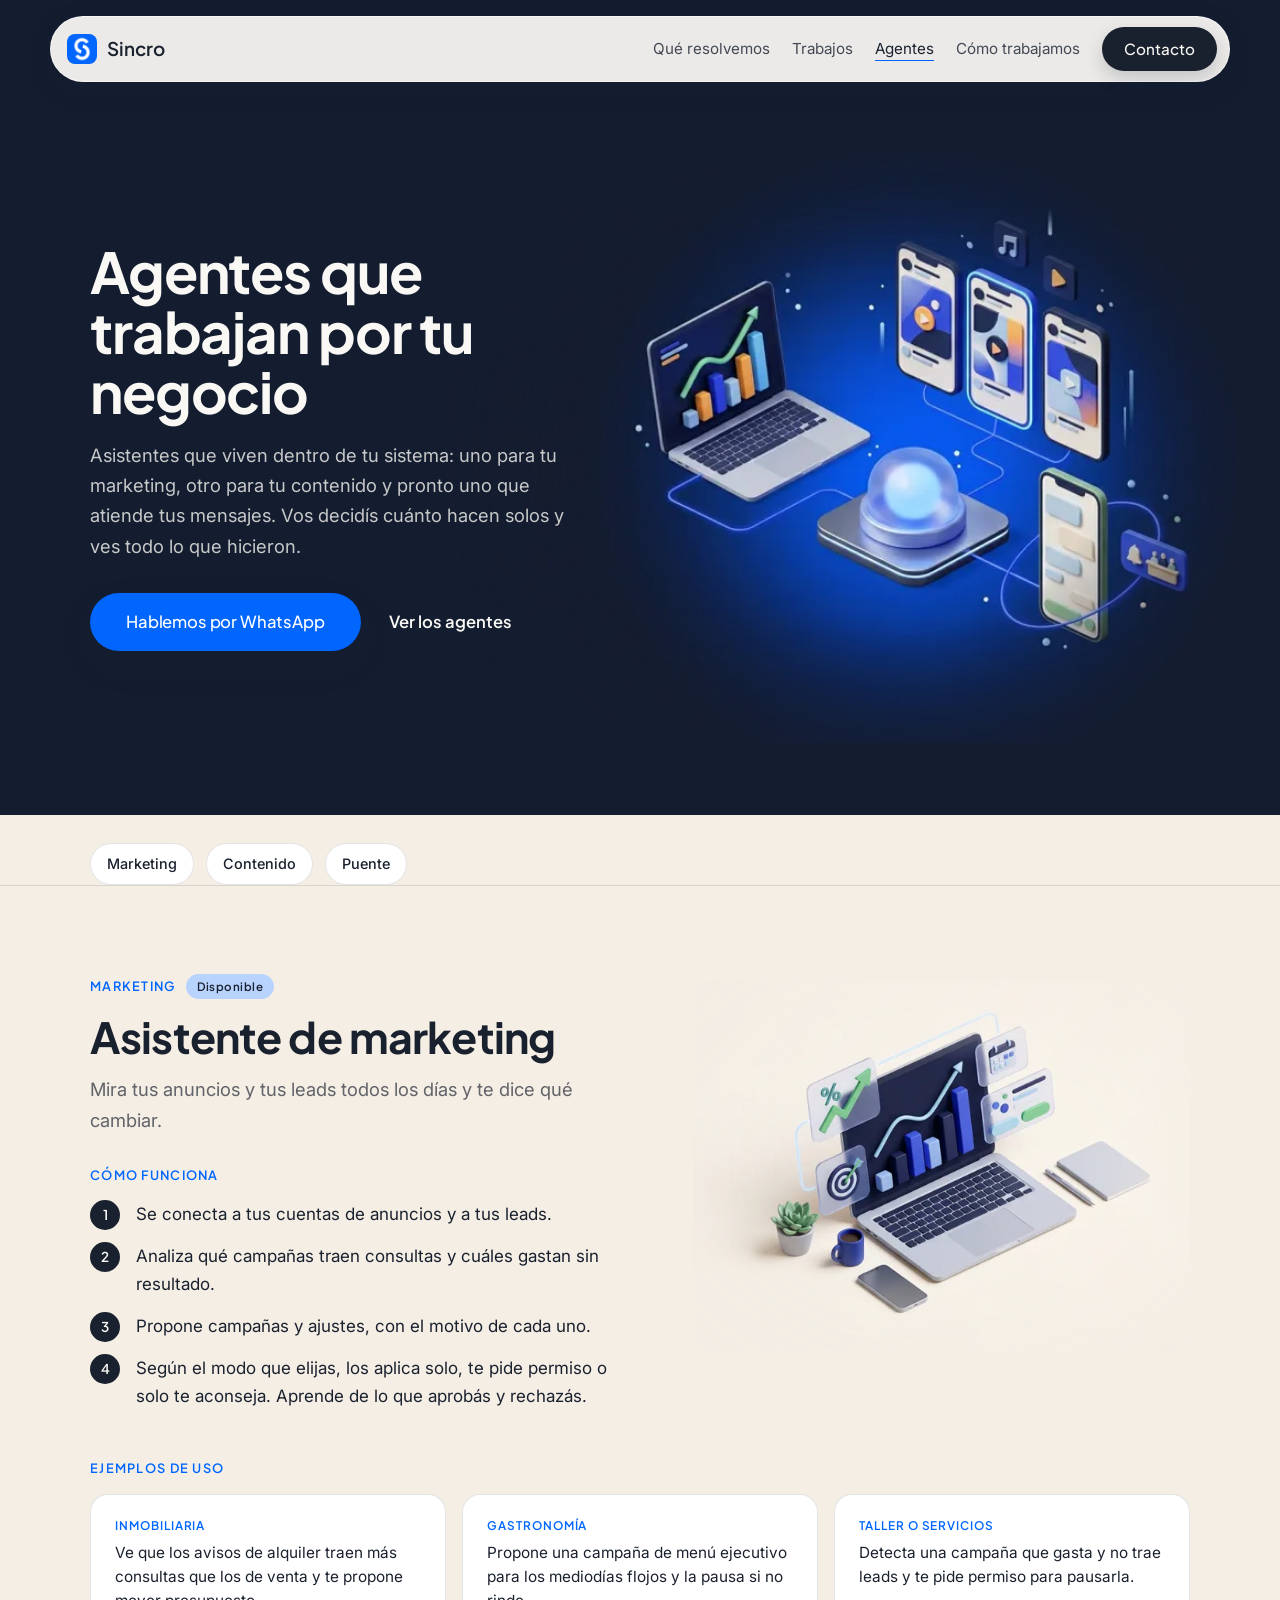
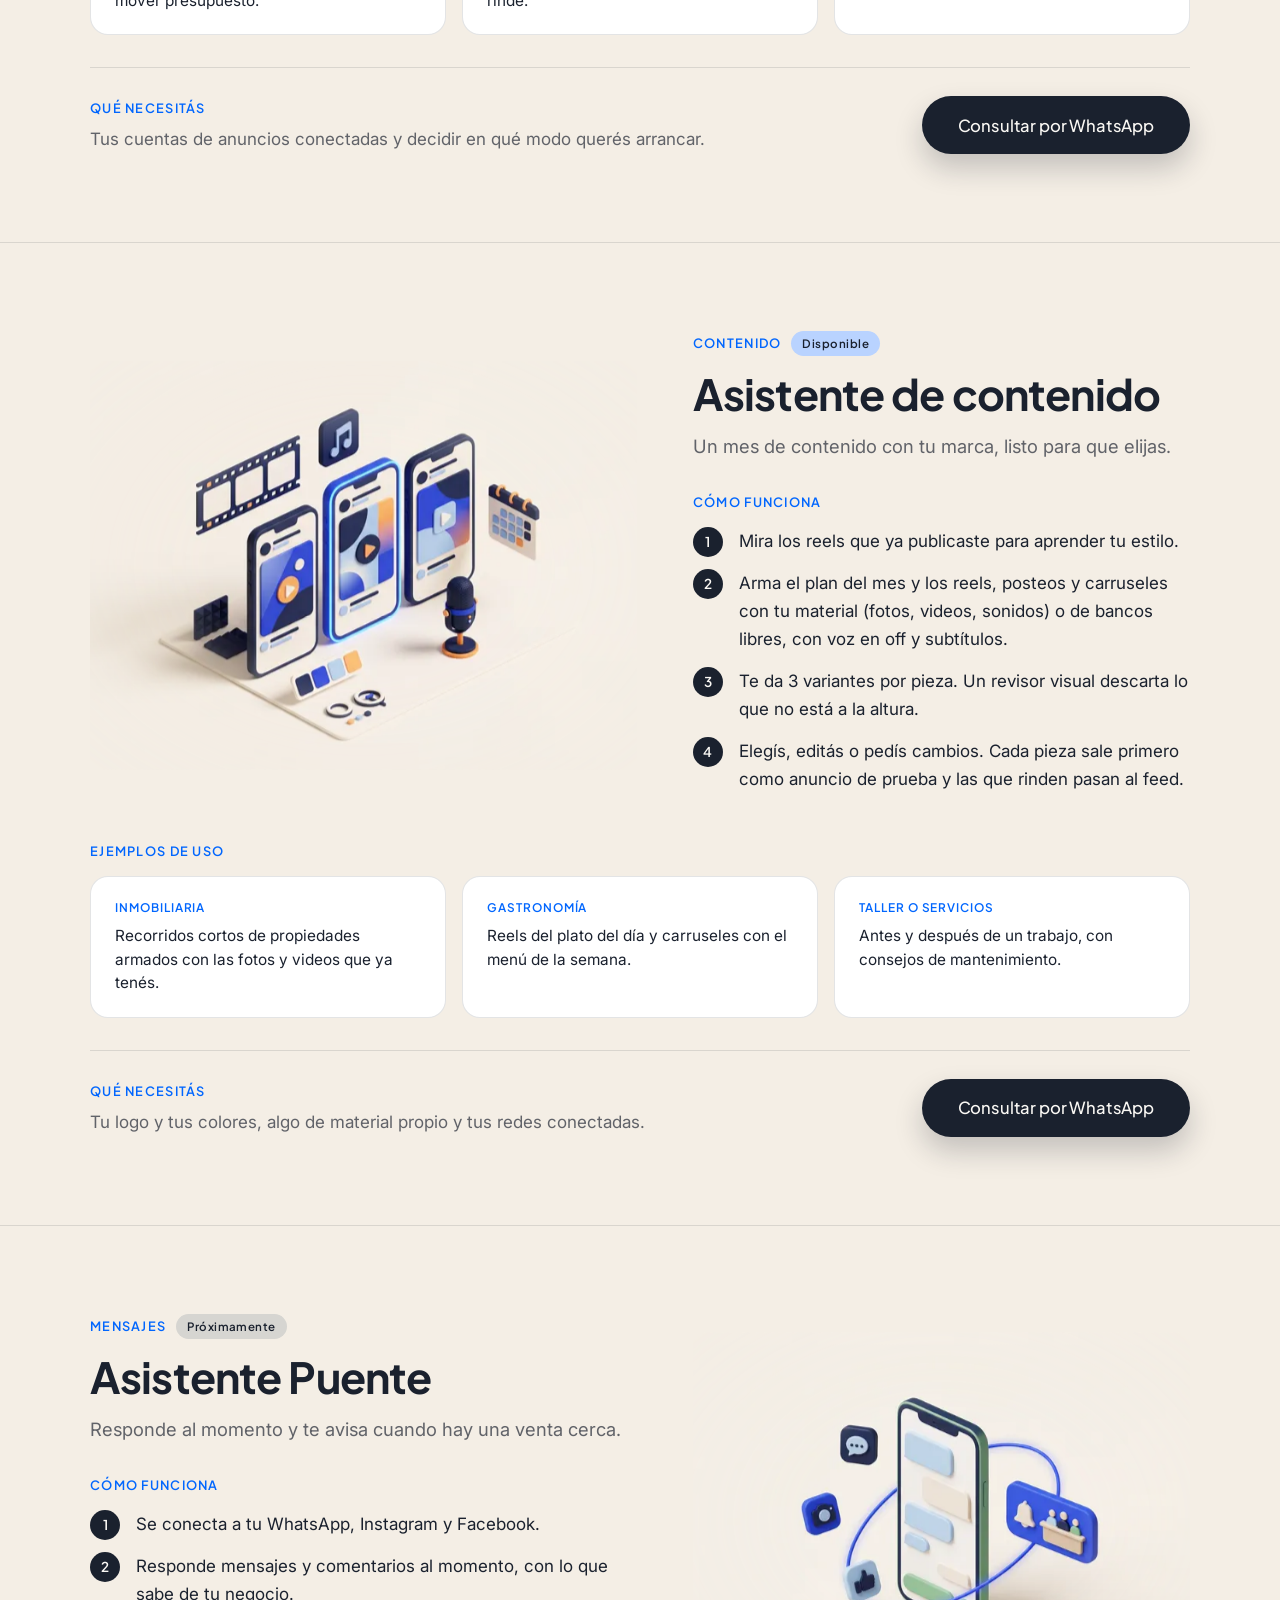
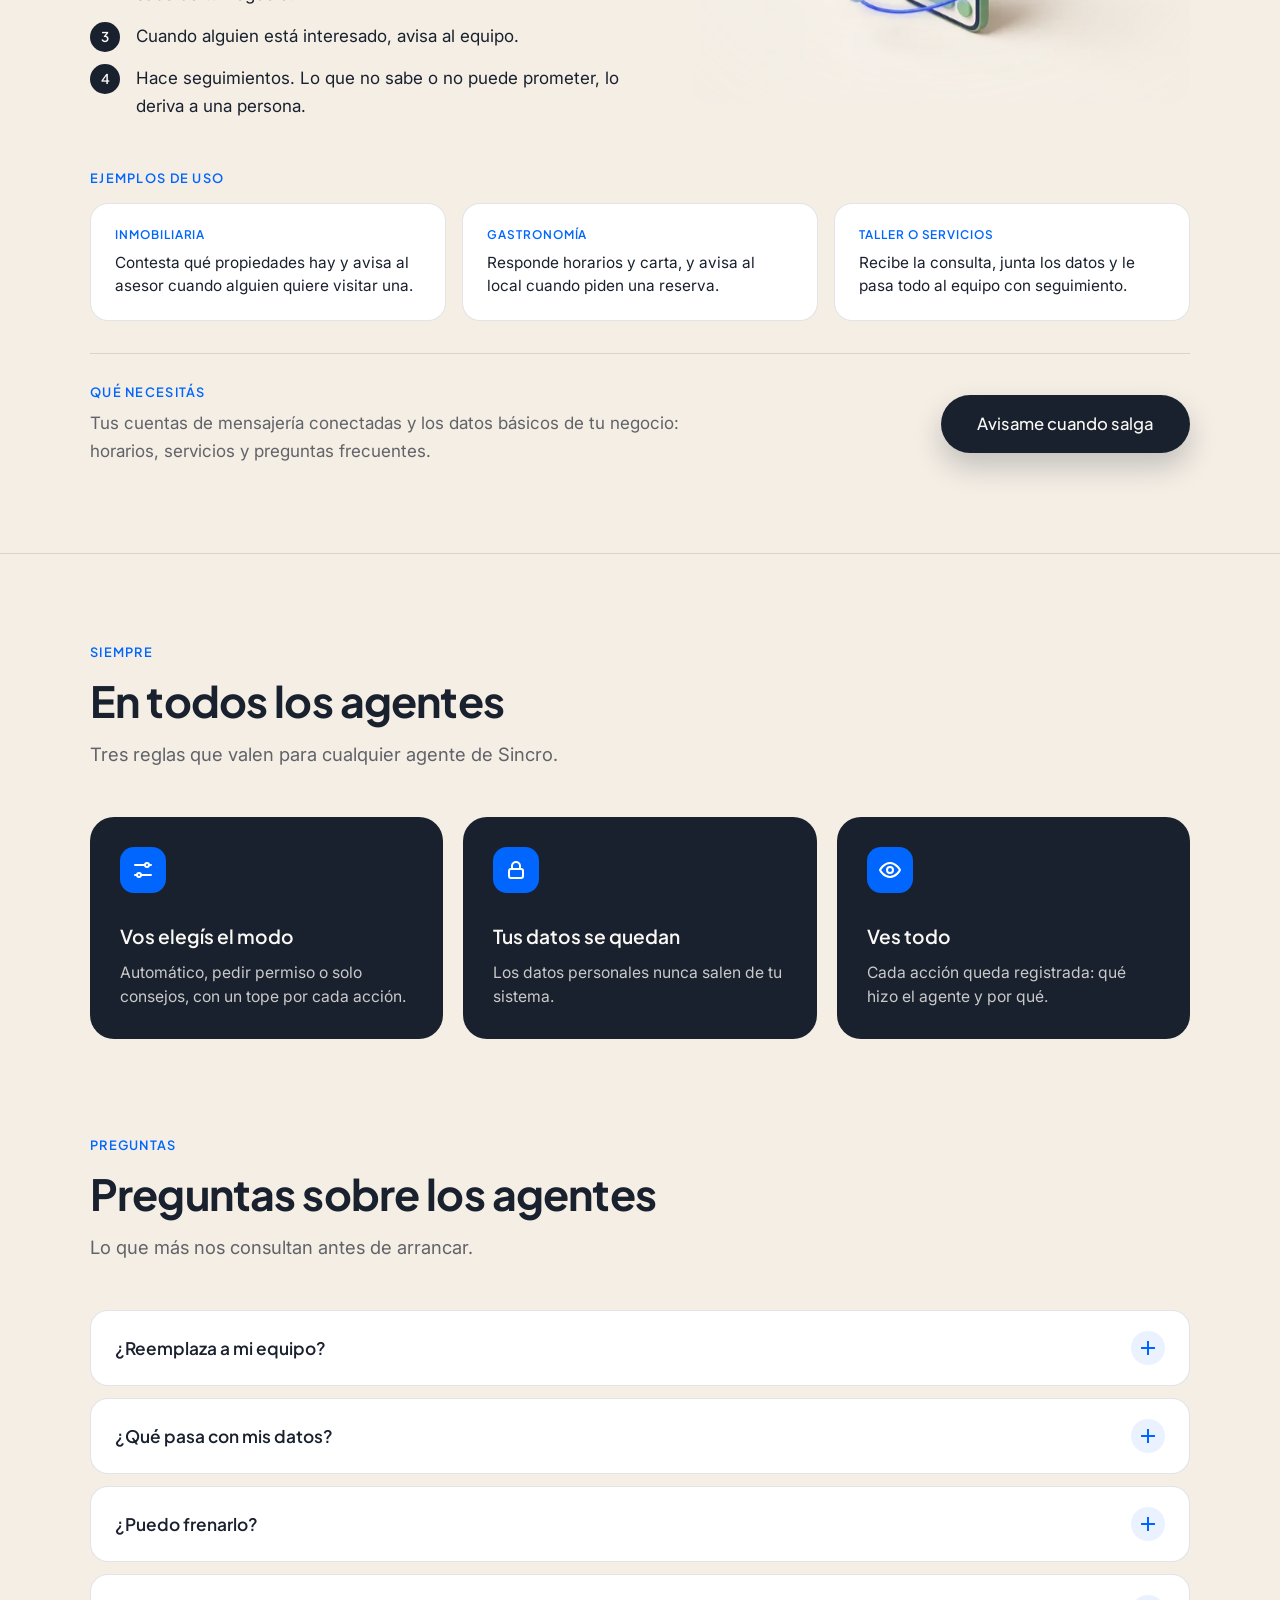
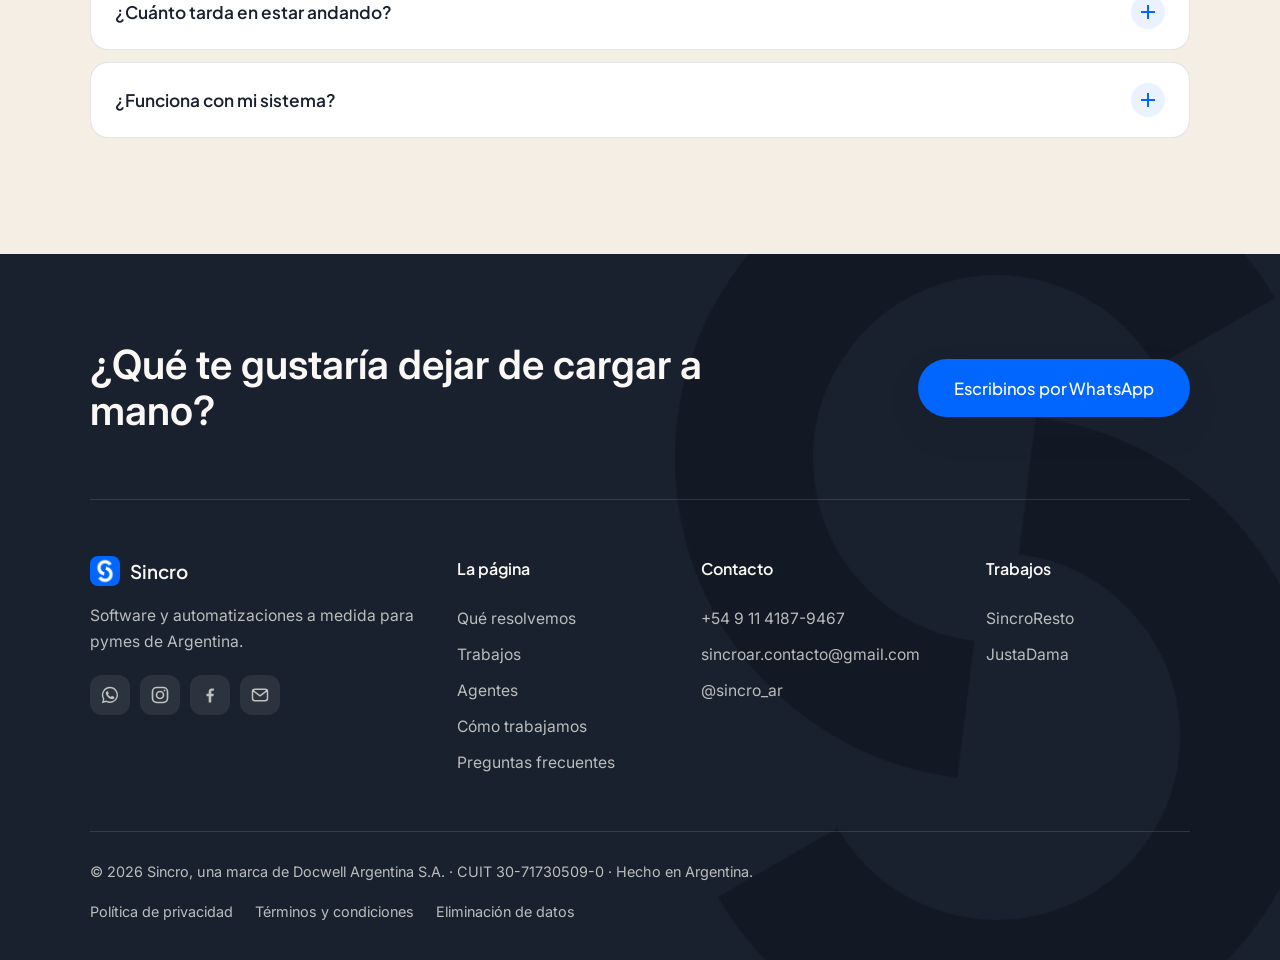
==== commit ee15ec47: "web: panel del menú del celu opaco y fondo más oscuro Co-Authored-By: claude-flow <ruv@ruv.net>" ====
--- a/agentes.html
+++ b/agentes.html
@@ -9,7 +9,7 @@
 <link rel="preconnect" href="https://fonts.googleapis.com">
 <link rel="preconnect" href="https://fonts.gstatic.com" crossorigin>
 <link href="https://fonts.googleapis.com/css2?family=Inter:wght@400;500;600&family=Plus+Jakarta+Sans:wght@500;600;700&display=swap" rel="stylesheet">
-<link rel="stylesheet" href="estilo.css?v=6">
+<link rel="stylesheet" href="estilo.css?v=7">
 <script>document.documentElement.classList.add("js")</script>
 <style>
   body { background: #f4eee5; }
--- a/estilo.css
+++ b/estilo.css
@@ -193,7 +193,7 @@
 .menu-btn[aria-expanded="true"] span:nth-child(1) { top: 21px; transform: rotate(45deg); }
 .menu-btn[aria-expanded="true"] span:nth-child(2) { opacity: 0; }
 .menu-btn[aria-expanded="true"] span:nth-child(3) { top: 21px; transform: rotate(-45deg); }
-.menu-velo { position: fixed; inset: 0; z-index: 40; background: rgba(26, 33, 46, 0.4); opacity: 0; visibility: hidden; transition: opacity 0.3s ease, visibility 0.3s ease; }
+.menu-velo { position: fixed; inset: 0; z-index: 40; background: rgba(14, 19, 30, 0.6); opacity: 0; visibility: hidden; transition: opacity 0.3s ease, visibility 0.3s ease; }
 .menu-velo.visible { opacity: 1; visibility: visible; }
 html.menu-abierto, html.menu-abierto body { overflow: hidden; }
 @media (max-width: 720px) {
@@ -201,7 +201,7 @@
   .barra nav {
     position: absolute; top: calc(100% + 10px); left: 0; right: 0;
     flex-direction: column; align-items: stretch; gap: 2px; padding: 10px;
-    border-radius: 24px; background: rgba(250, 248, 244, 0.98); border: 1px solid var(--linea);
+    border-radius: 24px; background: #faf8f4; border: 1px solid var(--linea);
     box-shadow: 0 28px 60px -14px rgba(26, 33, 46, 0.38);
     opacity: 0; visibility: hidden; transform: translateY(-10px) scale(0.98); transform-origin: top right;
     transition: opacity 0.25s ease, transform 0.4s cubic-bezier(0.22, 1, 0.36, 1), visibility 0.25s ease;
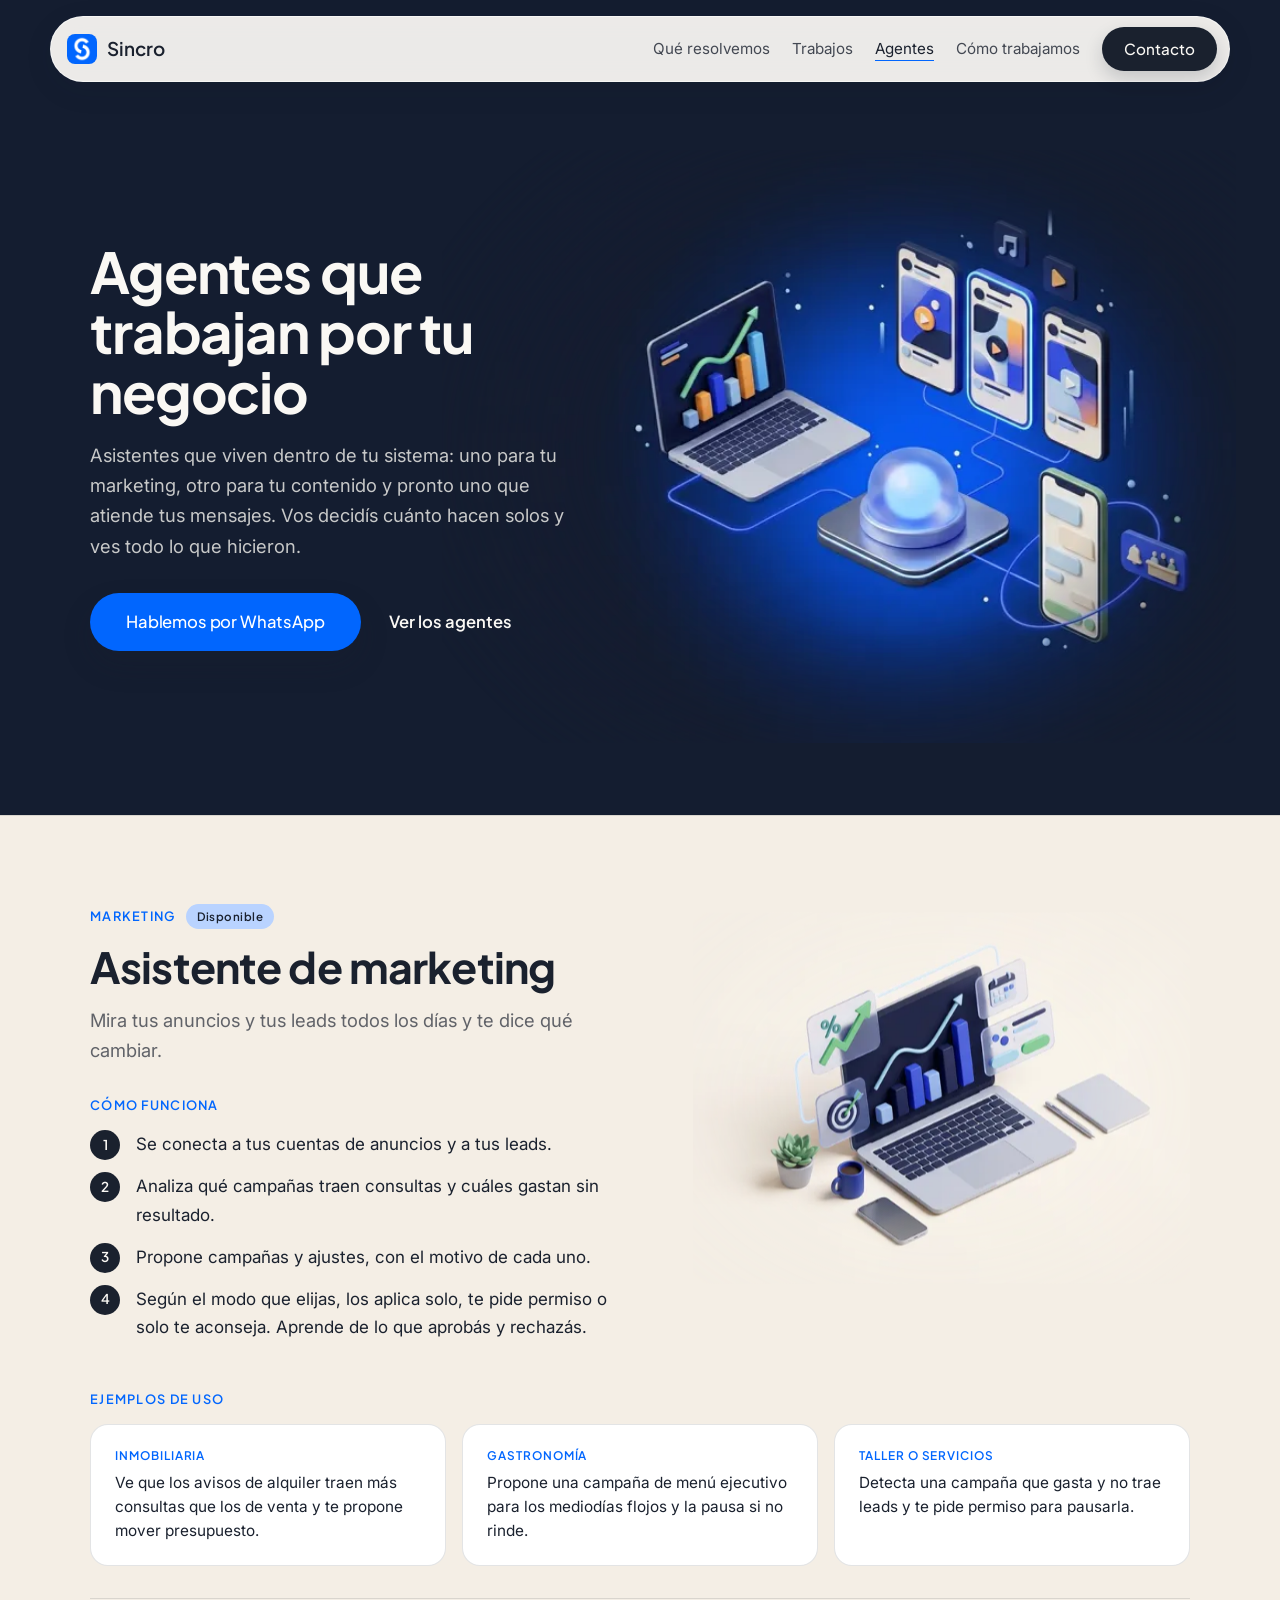
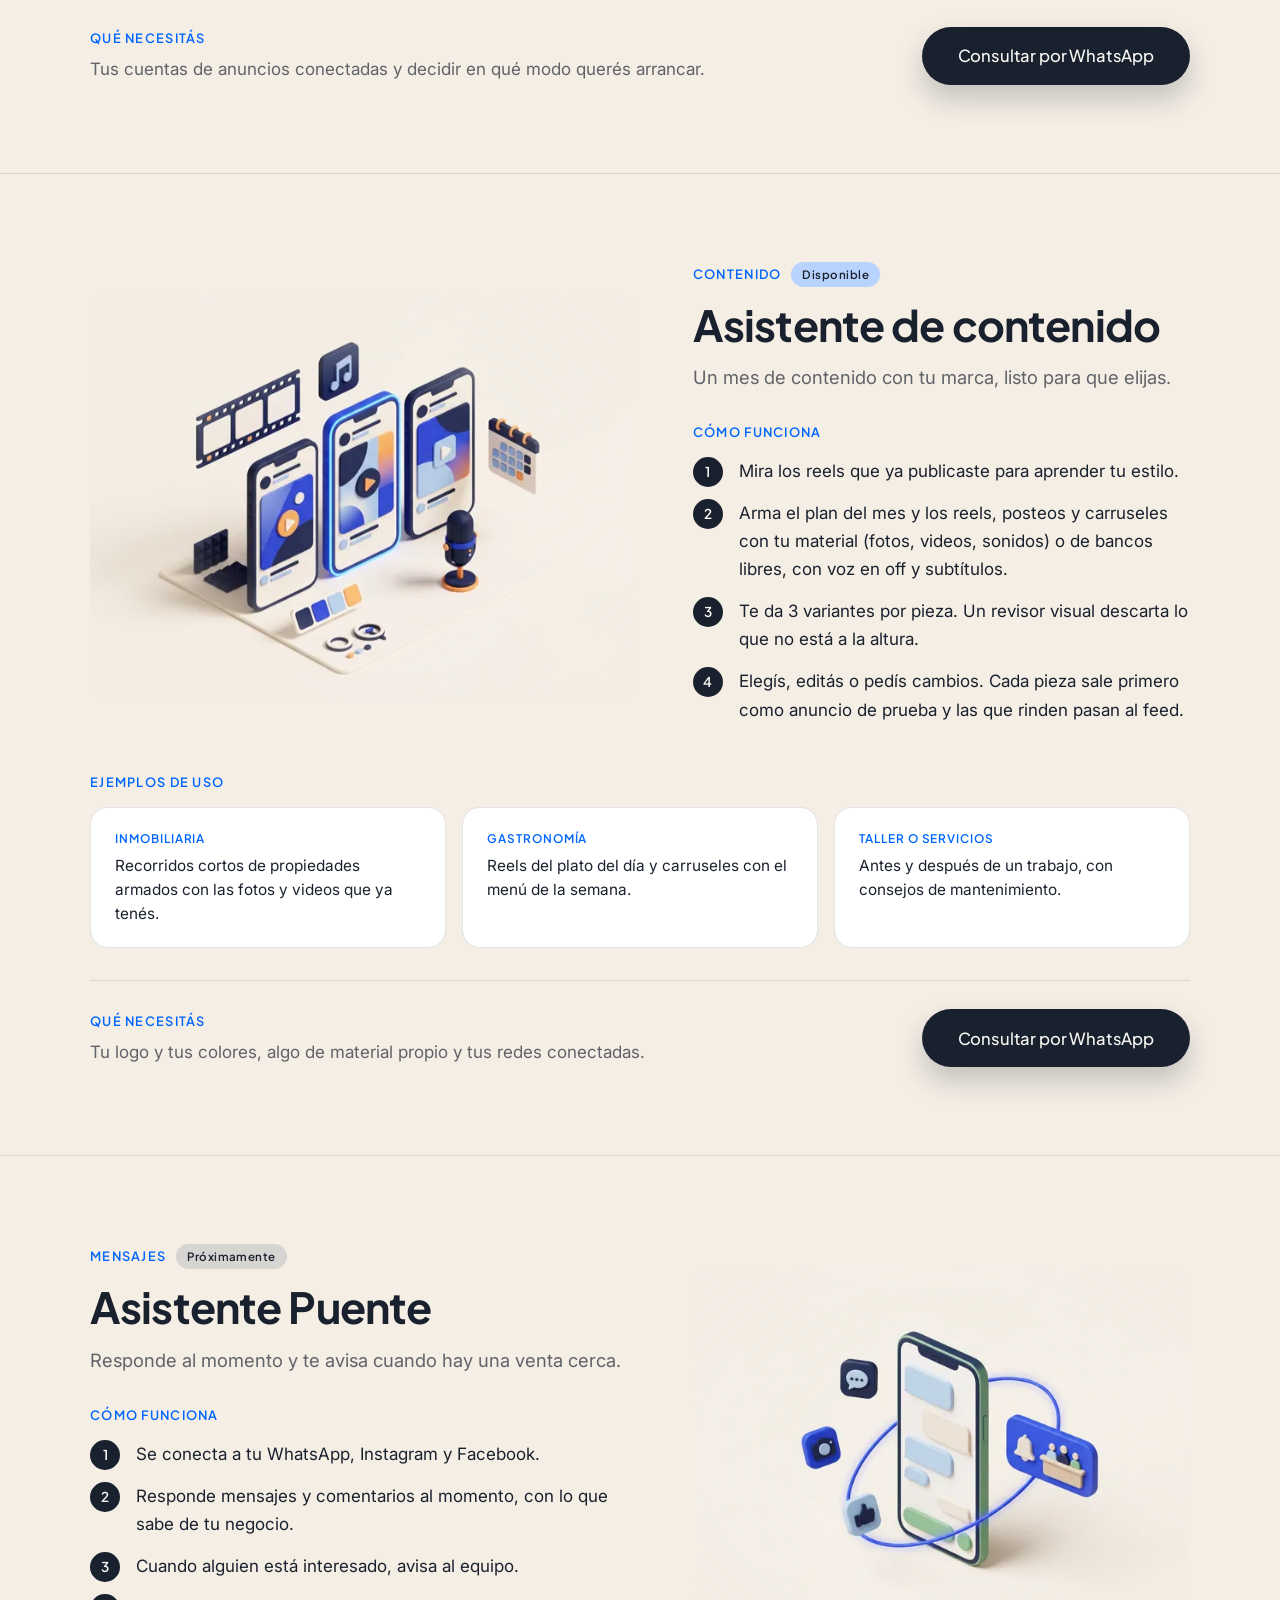
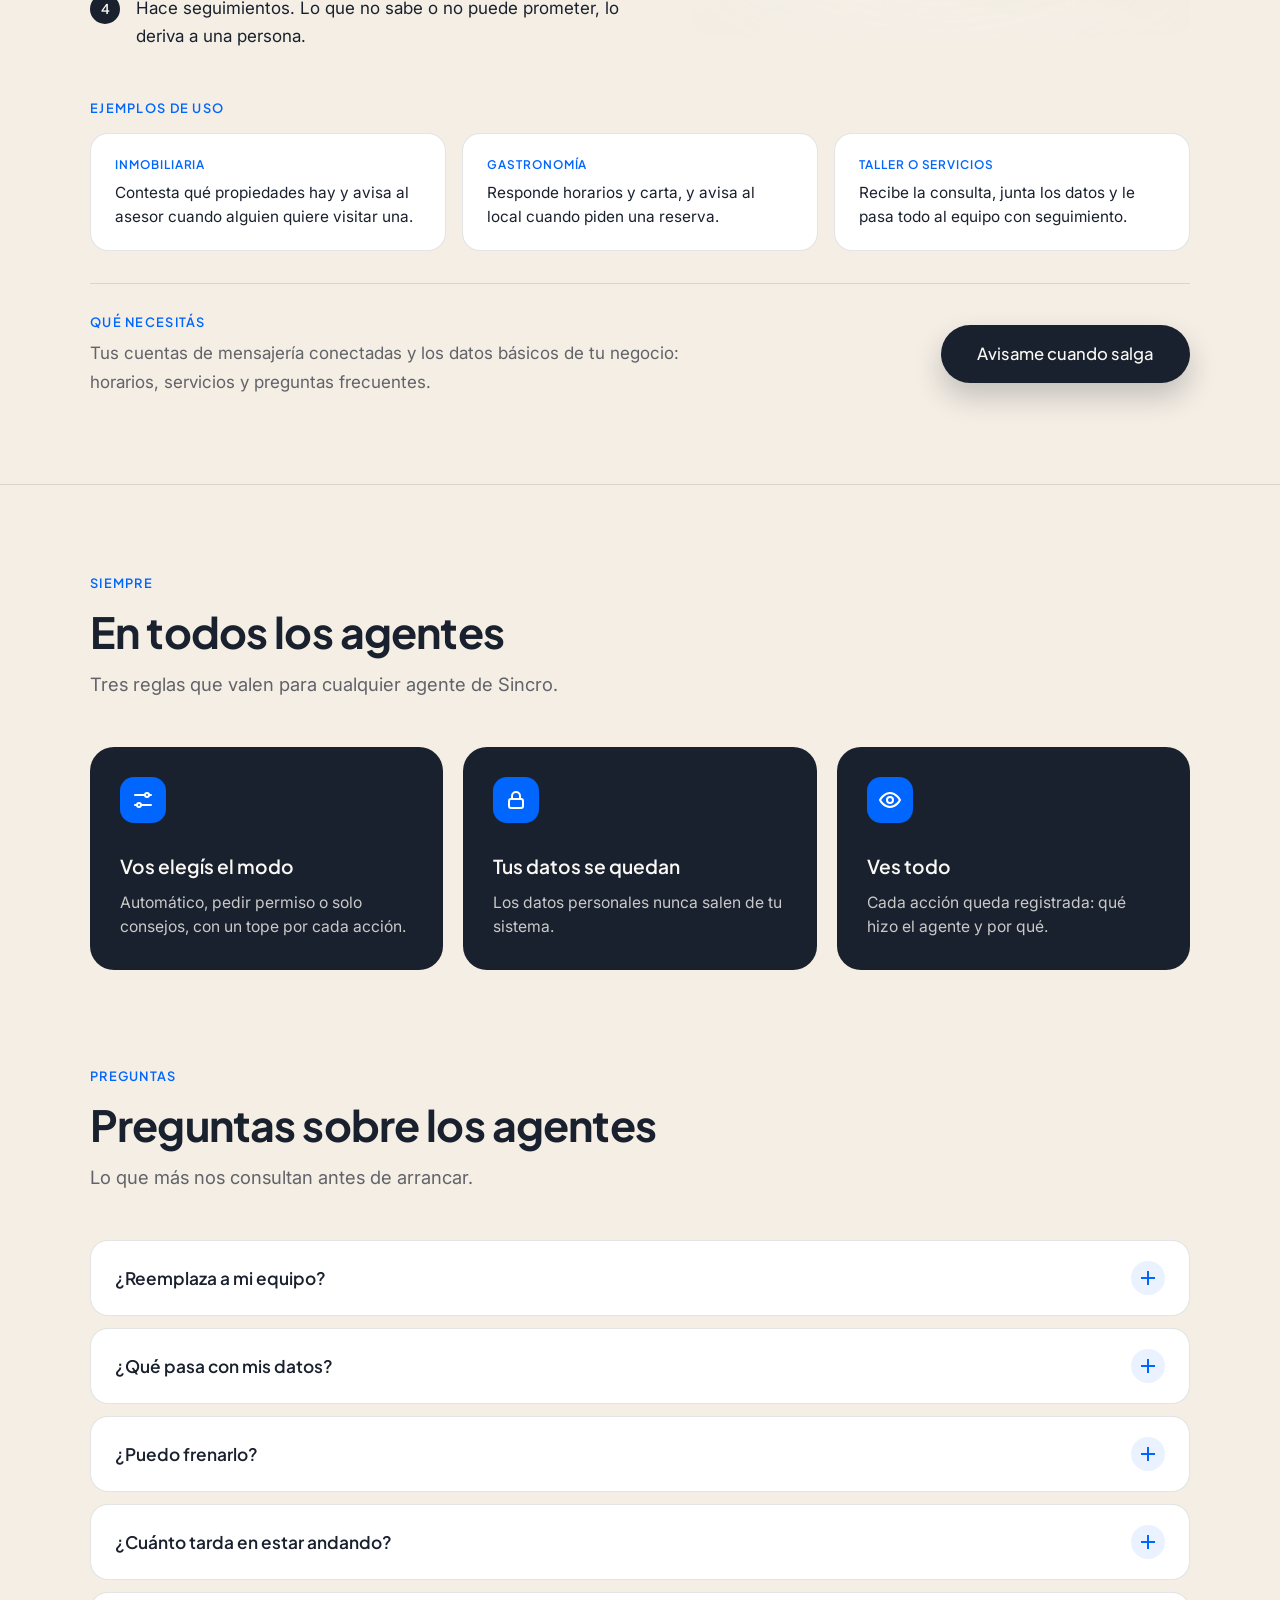
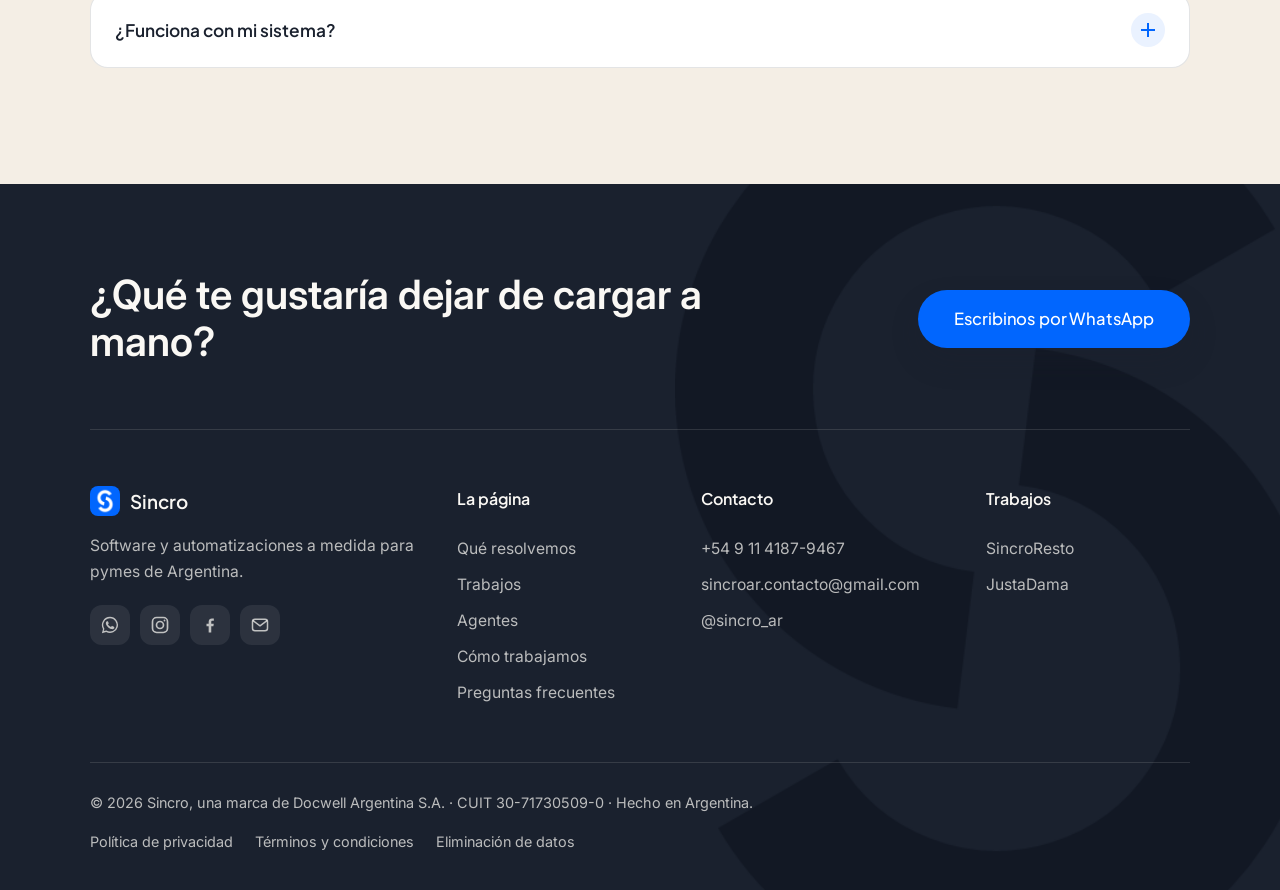
==== commit 98b52571: "web: sin los botones de índice arriba de los agentes Co-Authored-By: claude-flow <ruv@ruv.net>" ====
--- a/agentes.html
+++ b/agentes.html
@@ -27,9 +27,6 @@
   .ag-hero .enlace { color: var(--papel); }
   .ag-hero-img { margin: 0; }
   .ag-hero-img img { display: block; width: 138%; max-width: none; height: auto; margin-left: -30%; -webkit-mask-image: radial-gradient(ellipse 64% 68% at 56% 50%, #000 44%, transparent 100%); mask-image: radial-gradient(ellipse 64% 68% at 56% 50%, #000 44%, transparent 100%); }
-  .ag-indice { display: flex; gap: 12px; flex-wrap: wrap; padding: 28px 0 0; }
-  .ag-indice a { font-family: var(--ui); font-size: 0.9rem; font-weight: 500; text-decoration: none; padding: 8px 16px; border-radius: 999px; border: 1px solid var(--linea); background: #fff; transition: border-color 0.2s ease, transform 0.2s ease; }
-  .ag-indice a:hover { border-color: var(--azul); transform: translateY(-1px); }
 
   /* ---- Cada agente ---- */
   .ag-sec { border-top: 1px solid var(--linea); padding: 88px 0; scroll-margin-top: 40px; }
@@ -102,19 +99,11 @@
     </div>
   </section>
 
-  <div class="contenedor">
-    <nav class="ag-indice" aria-label="Agentes">
-      <a href="#asistente-de-marketing">Marketing</a>
-      <a href="#asistente-de-contenido">Contenido</a>
-      <a href="#asistente-puente">Puente</a>
-    </nav>
-  </div>
-
   <!-- AGENTES: para sumar uno nuevo, copiá un bloque <section class="ag-sec"> entero (agregale la clase
        "invertido" si lo querés con la ilustración a la izquierda) y cambiá el id, la etiqueta, el estado
        (disponible / proximamente), el nombre, la promesa, los pasos, los ejemplos, lo que se necesita, la
        ilustración de la columna .vista (img/agente-XXX.webp y -640.webp) y el texto del link de WhatsApp.
-       Sumalo también al índice de arriba (.ag-indice). -->
+ -->
 
   <section class="ag-sec" id="asistente-de-marketing" aria-labelledby="t-asistente-de-marketing">
     <div class="contenedor ag-fila">
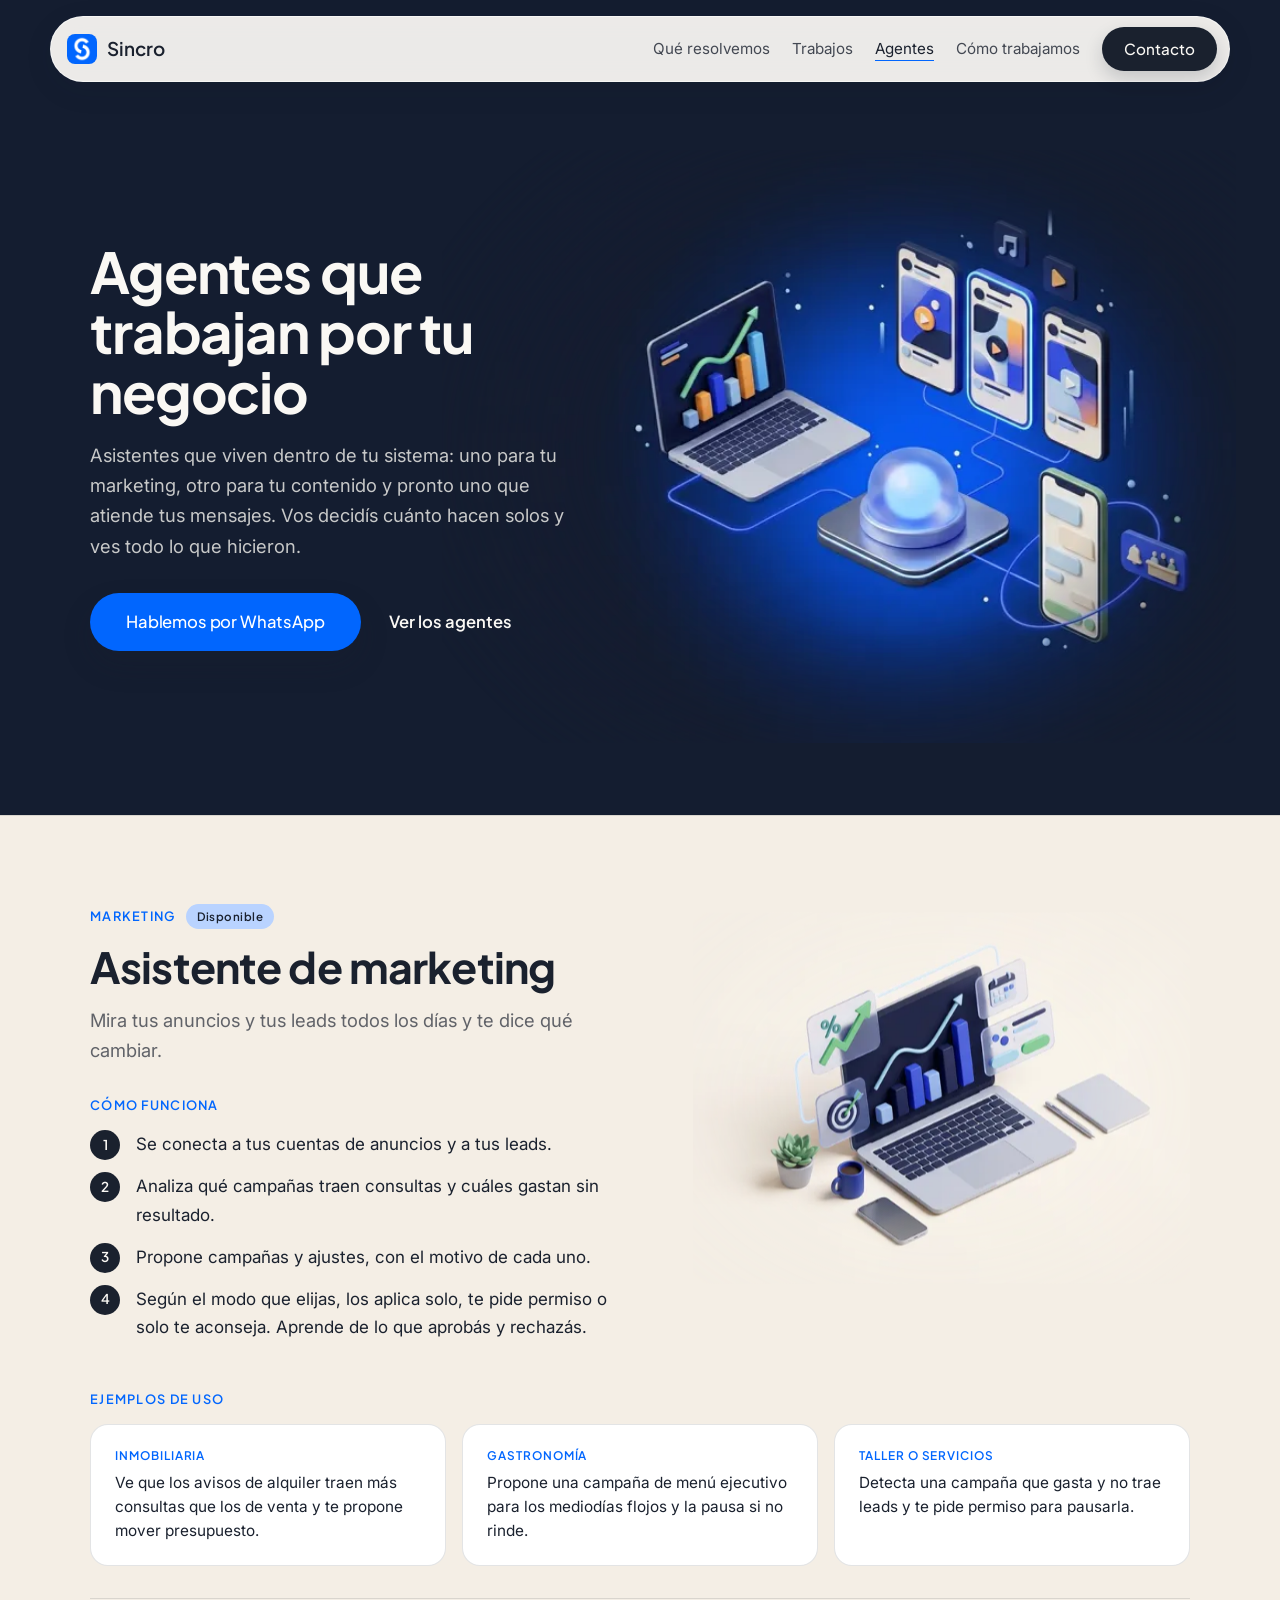
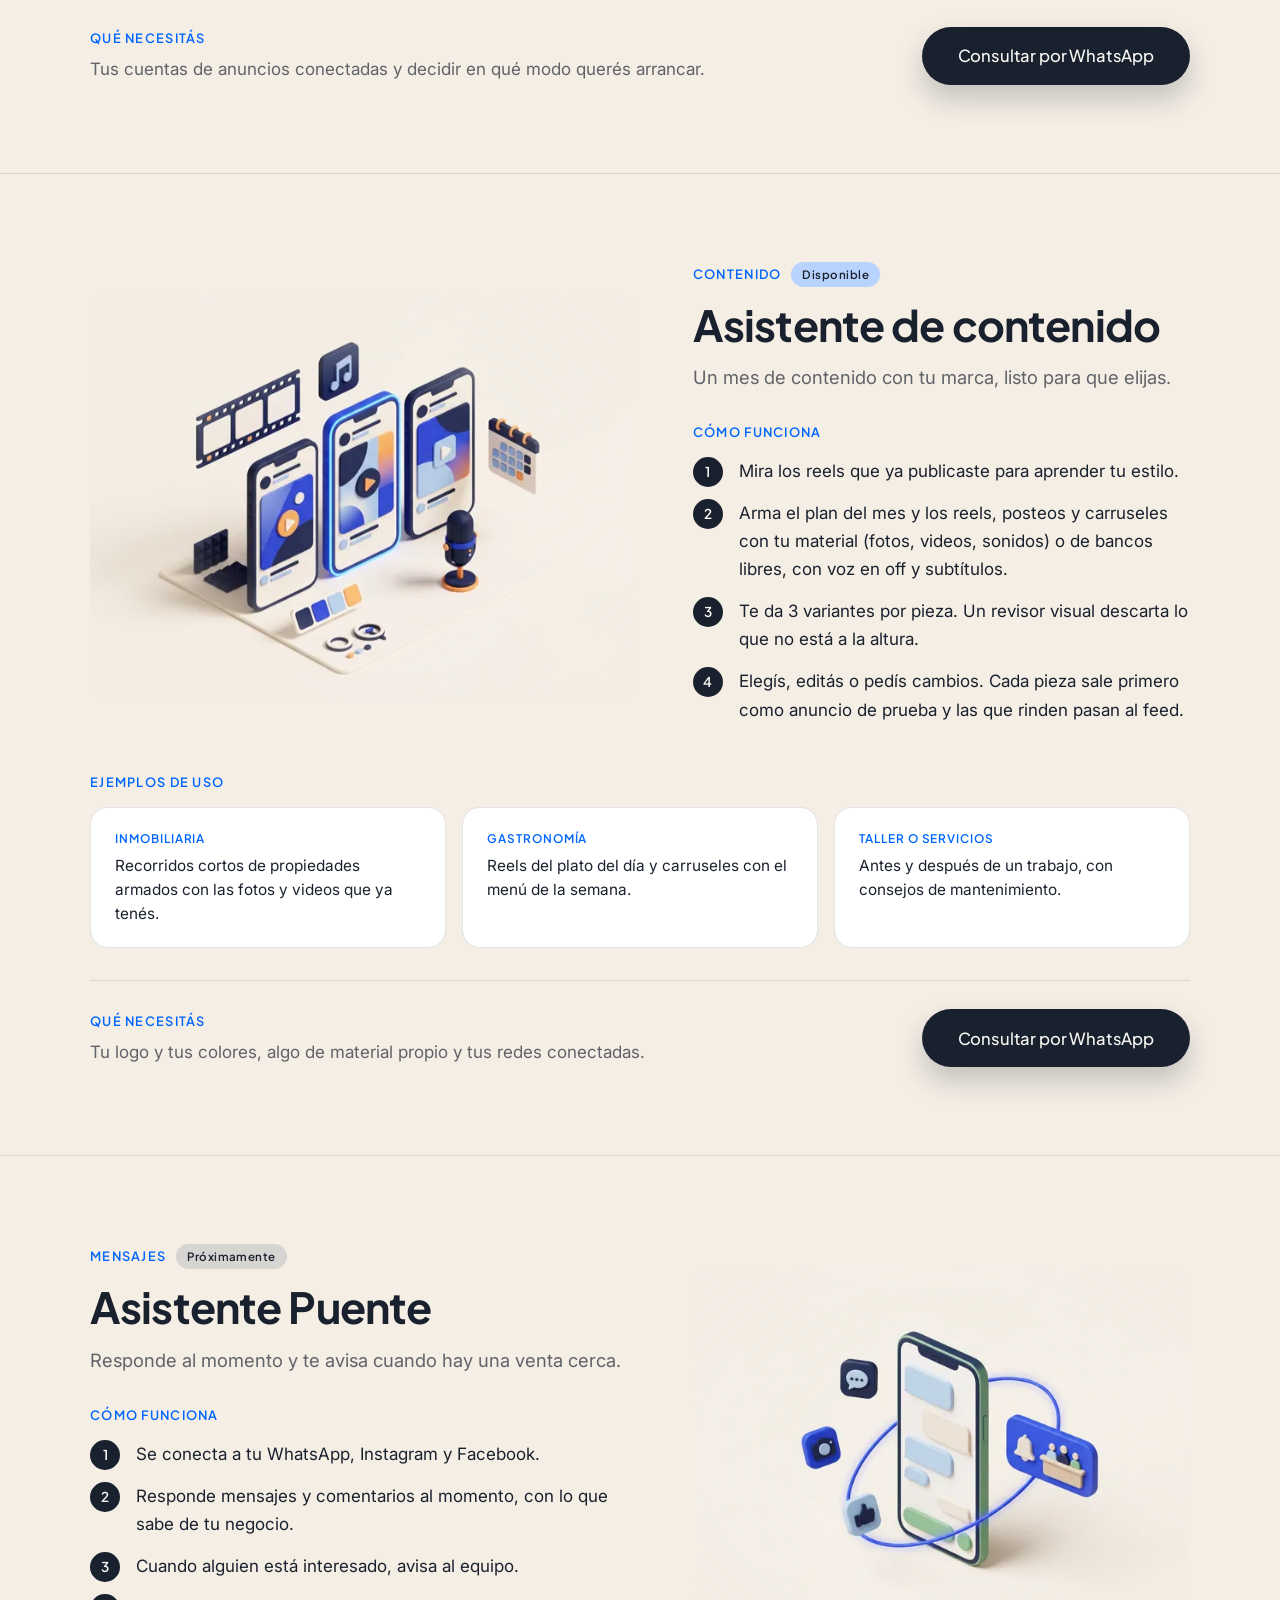
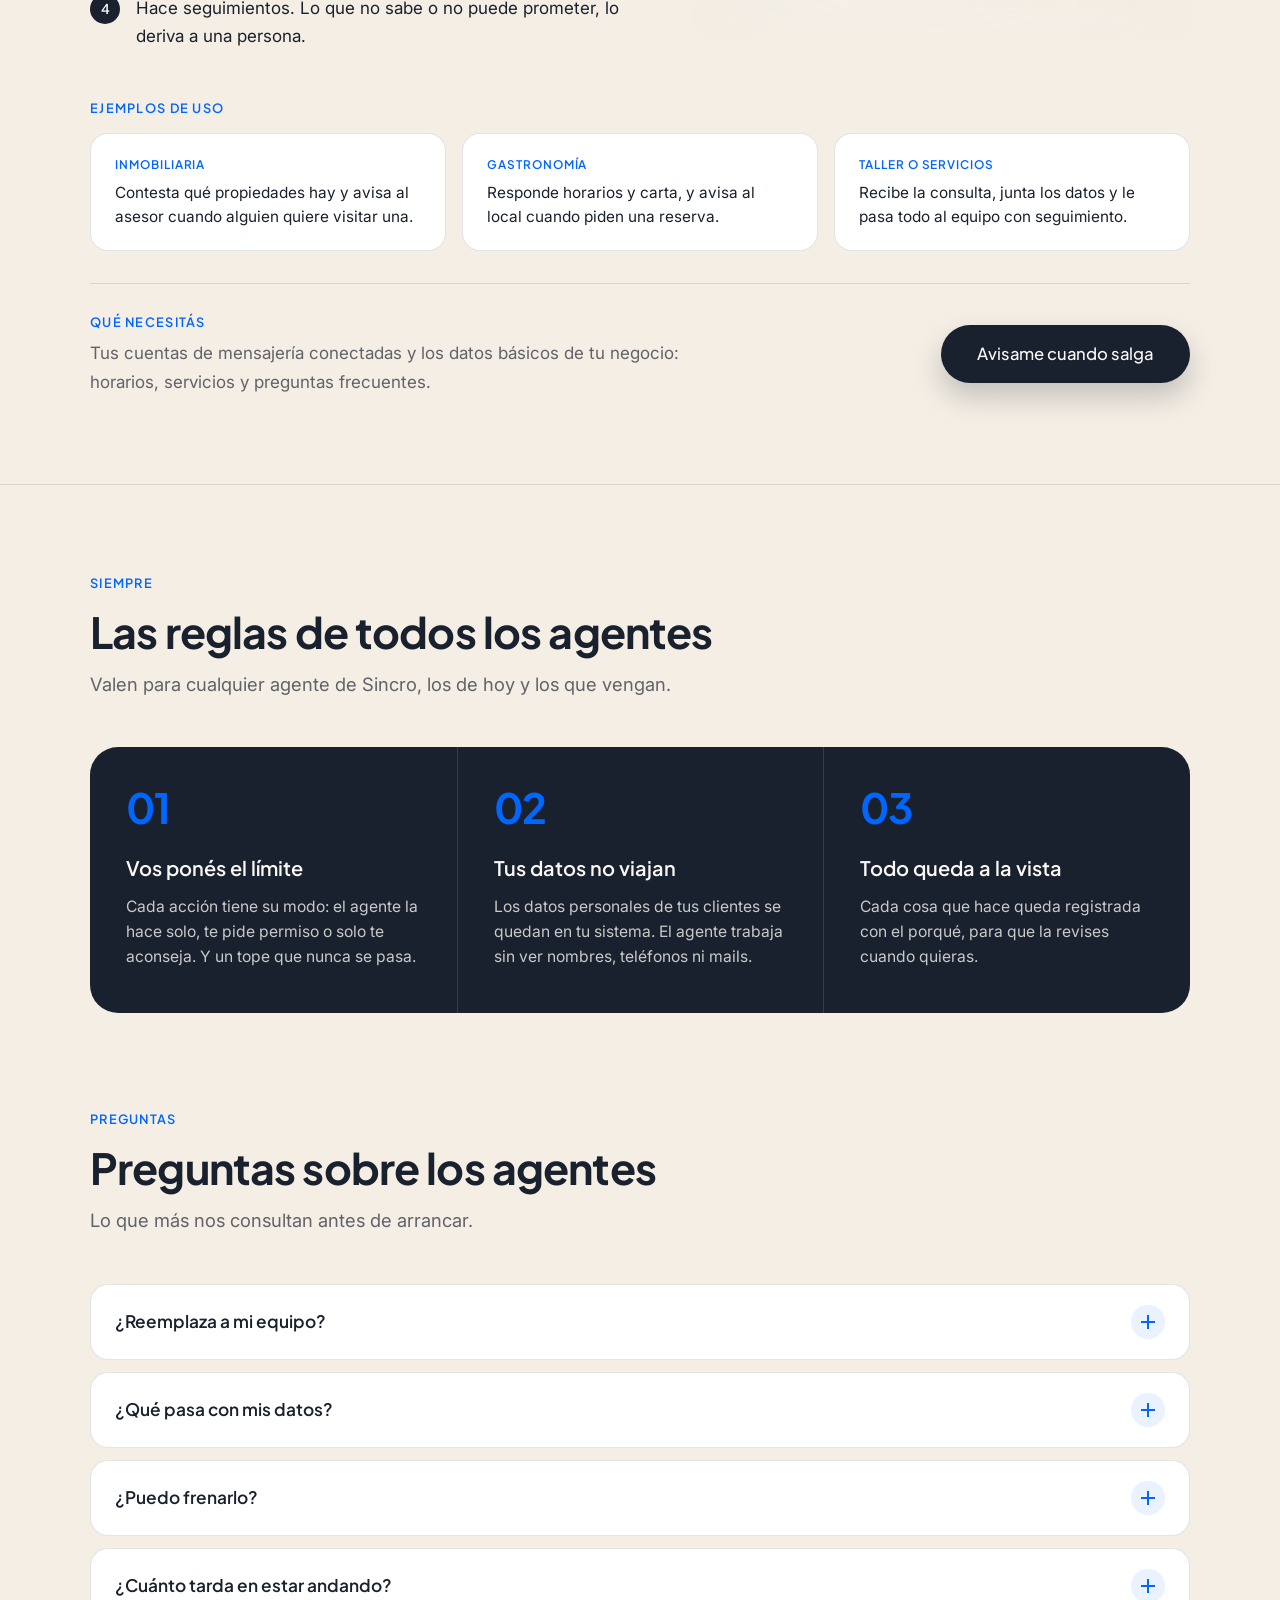
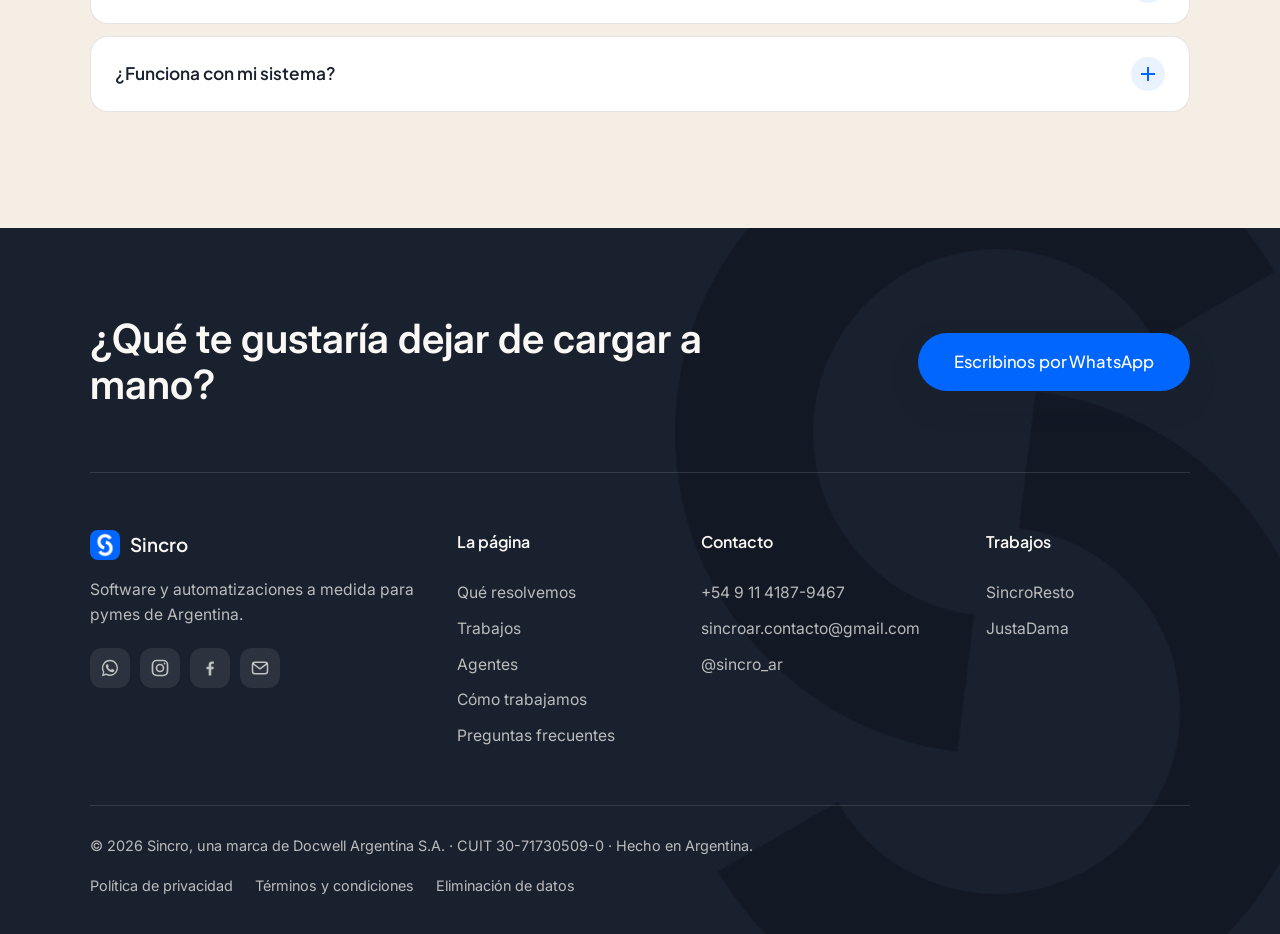
==== commit 75f4c3b0: "web: las reglas de todos los agentes sin íconos, numeradas en una sola franja Co-Authored-By: claude" ====
--- a/agentes.html
+++ b/agentes.html
@@ -50,11 +50,12 @@
 
   /* ---- En todos los agentes + preguntas ---- */
   .ag-comun { padding: 88px 0 24px; border-top: 1px solid var(--linea); }
-  .baldosas { display: grid; grid-template-columns: repeat(3, 1fr); gap: 20px; }
-  .baldosa { padding: 30px; border-radius: 24px; background: var(--tinta); color: var(--papel); }
-  .baldosa svg { width: 46px; height: 46px; padding: 11px; border-radius: 14px; background: var(--azul); color: #fff; margin-bottom: 20px; }
-  .baldosa h3 { margin: 0 0 8px; font-size: 1.2rem; font-weight: 600; }
-  .baldosa p { margin: 0; color: rgba(250, 248, 244, 0.78); font-size: 0.98rem; line-height: 1.55; }
+  .reglas { list-style: none; margin: 0; padding: 0; display: grid; grid-template-columns: repeat(3, 1fr); background: var(--tinta); color: var(--papel); border-radius: 28px; overflow: hidden; }
+  .regla { padding: 40px 36px 44px; }
+  .regla + .regla { border-left: 1px solid rgba(250, 248, 244, 0.12); }
+  .regla-num { display: block; font-family: var(--titulo); font-size: 2.6rem; font-weight: 700; letter-spacing: -0.02em; line-height: 1; color: var(--azul); margin-bottom: 22px; }
+  .regla h3 { margin: 0 0 10px; font-size: 1.25rem; font-weight: 600; }
+  .regla p { margin: 0; color: rgba(250, 248, 244, 0.78); font-size: 0.98rem; line-height: 1.6; }
   .ag-faq { padding: 72px 0 104px; }
 
   @media (max-width: 900px) {
@@ -63,7 +64,9 @@
     .ag-hero-img img { width: 112%; margin-left: -6%; }
     .ag-sec.invertido .ag-fila > .vista { order: 0; }
     .ag-sec { padding: 64px 0; }
-    .ag-ejemplos, .baldosas { grid-template-columns: 1fr; }
+    .ag-ejemplos, .reglas { grid-template-columns: 1fr; }
+    .regla { padding: 30px 26px 32px; }
+    .regla + .regla { border-left: 0; border-top: 1px solid rgba(250, 248, 244, 0.12); }
     .ag-comun { padding-top: 64px; }
     .ag-abajo { margin-top: 32px; }
   }
@@ -214,26 +217,26 @@
     <div class="contenedor">
       <div class="cabeza" data-aparece>
         <p class="etiqueta-sec">Siempre</p>
-        <h2 id="t-comun">En todos los agentes</h2>
-        <p class="sub">Tres reglas que valen para cualquier agente de Sincro.</p>
-      </div>
-      <div class="baldosas">
-        <div class="baldosa" data-aparece>
-          <svg viewBox="0 0 24 24" fill="none" stroke="currentColor" stroke-width="2" stroke-linecap="round" stroke-linejoin="round" aria-hidden="true"><path d="M4 7h10M18 7h2M4 17h2M10 17h10"/><circle cx="16" cy="7" r="2"/><circle cx="8" cy="17" r="2"/></svg>
-          <h3>Vos elegís el modo</h3>
-          <p>Automático, pedir permiso o solo consejos, con un tope por cada acción.</p>
-        </div>
-        <div class="baldosa" data-aparece>
-          <svg viewBox="0 0 24 24" fill="none" stroke="currentColor" stroke-width="2" stroke-linecap="round" stroke-linejoin="round" aria-hidden="true"><rect x="5" y="11" width="14" height="9" rx="2"/><path d="M8 11V8a4 4 0 0 1 8 0v3"/></svg>
-          <h3>Tus datos se quedan</h3>
-          <p>Los datos personales nunca salen de tu sistema.</p>
-        </div>
-        <div class="baldosa" data-aparece>
-          <svg viewBox="0 0 24 24" fill="none" stroke="currentColor" stroke-width="2" stroke-linecap="round" stroke-linejoin="round" aria-hidden="true"><path d="M2 12s3.6-7 10-7 10 7 10 7-3.6 7-10 7S2 12 2 12z"/><circle cx="12" cy="12" r="3"/></svg>
-          <h3>Ves todo</h3>
-          <p>Cada acción queda registrada: qué hizo el agente y por qué.</p>
-        </div>
-      </div>
+        <h2 id="t-comun">Las reglas de todos los agentes</h2>
+        <p class="sub">Valen para cualquier agente de Sincro, los de hoy y los que vengan.</p>
+      </div>
+      <ol class="reglas">
+        <li class="regla" data-aparece>
+          <span class="regla-num" aria-hidden="true">01</span>
+          <h3>Vos ponés el límite</h3>
+          <p>Cada acción tiene su modo: el agente la hace solo, te pide permiso o solo te aconseja. Y un tope que nunca se pasa.</p>
+        </li>
+        <li class="regla" data-aparece>
+          <span class="regla-num" aria-hidden="true">02</span>
+          <h3>Tus datos no viajan</h3>
+          <p>Los datos personales de tus clientes se quedan en tu sistema. El agente trabaja sin ver nombres, teléfonos ni mails.</p>
+        </li>
+        <li class="regla" data-aparece>
+          <span class="regla-num" aria-hidden="true">03</span>
+          <h3>Todo queda a la vista</h3>
+          <p>Cada cosa que hace queda registrada con el porqué, para que la revises cuando quieras.</p>
+        </li>
+      </ol>
     </div>
   </section>
 
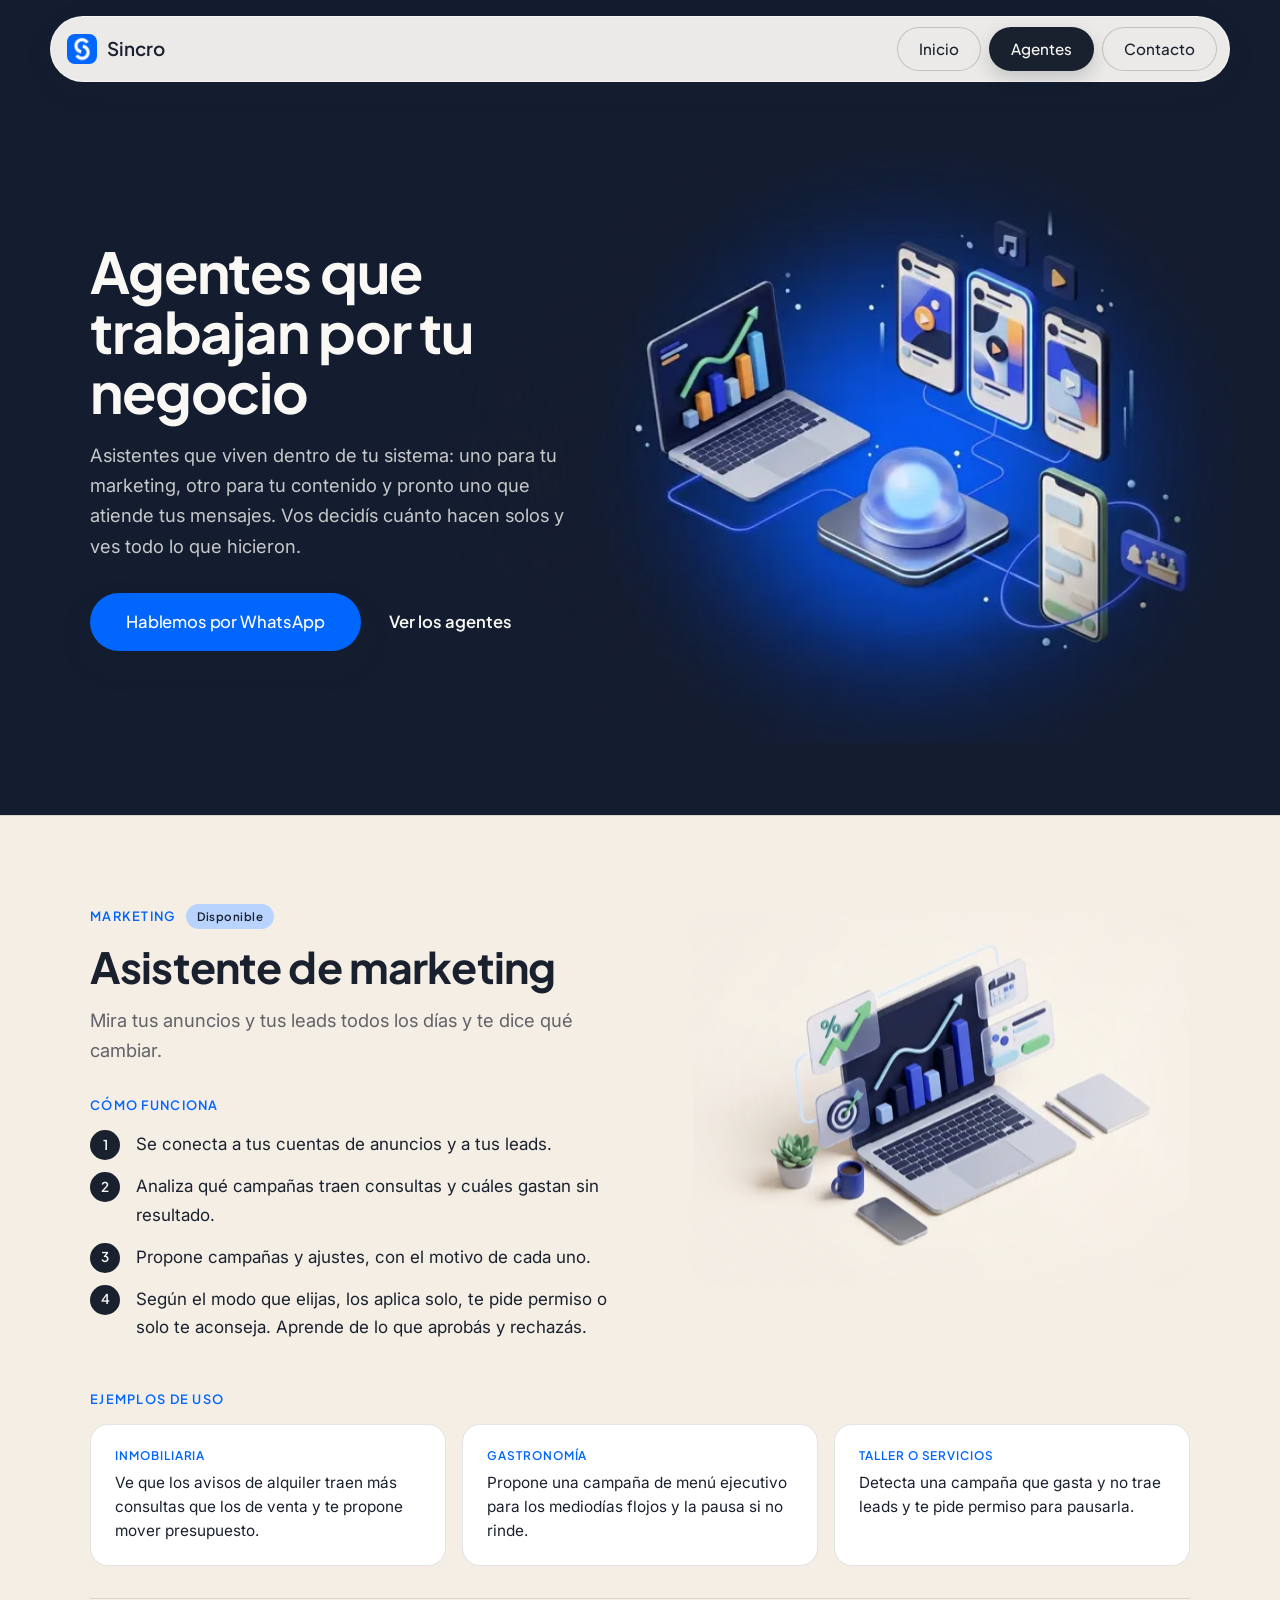
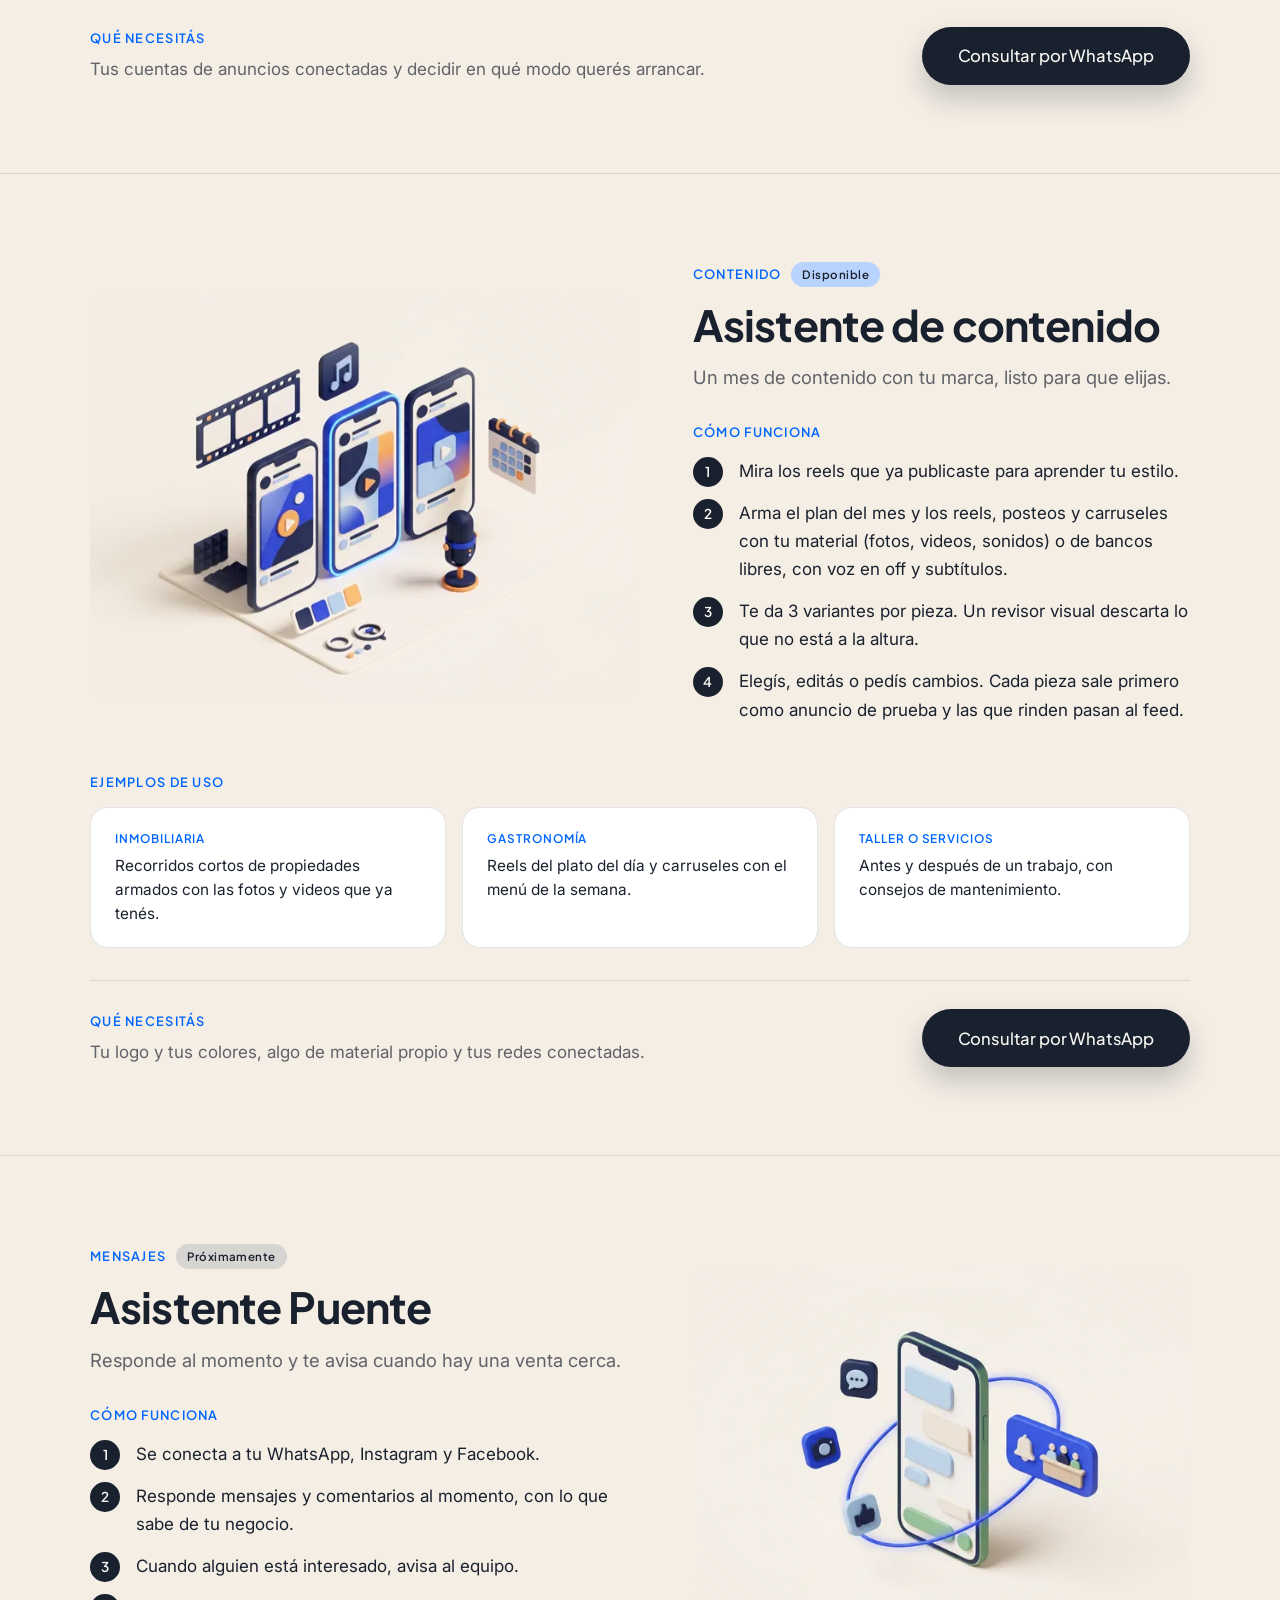
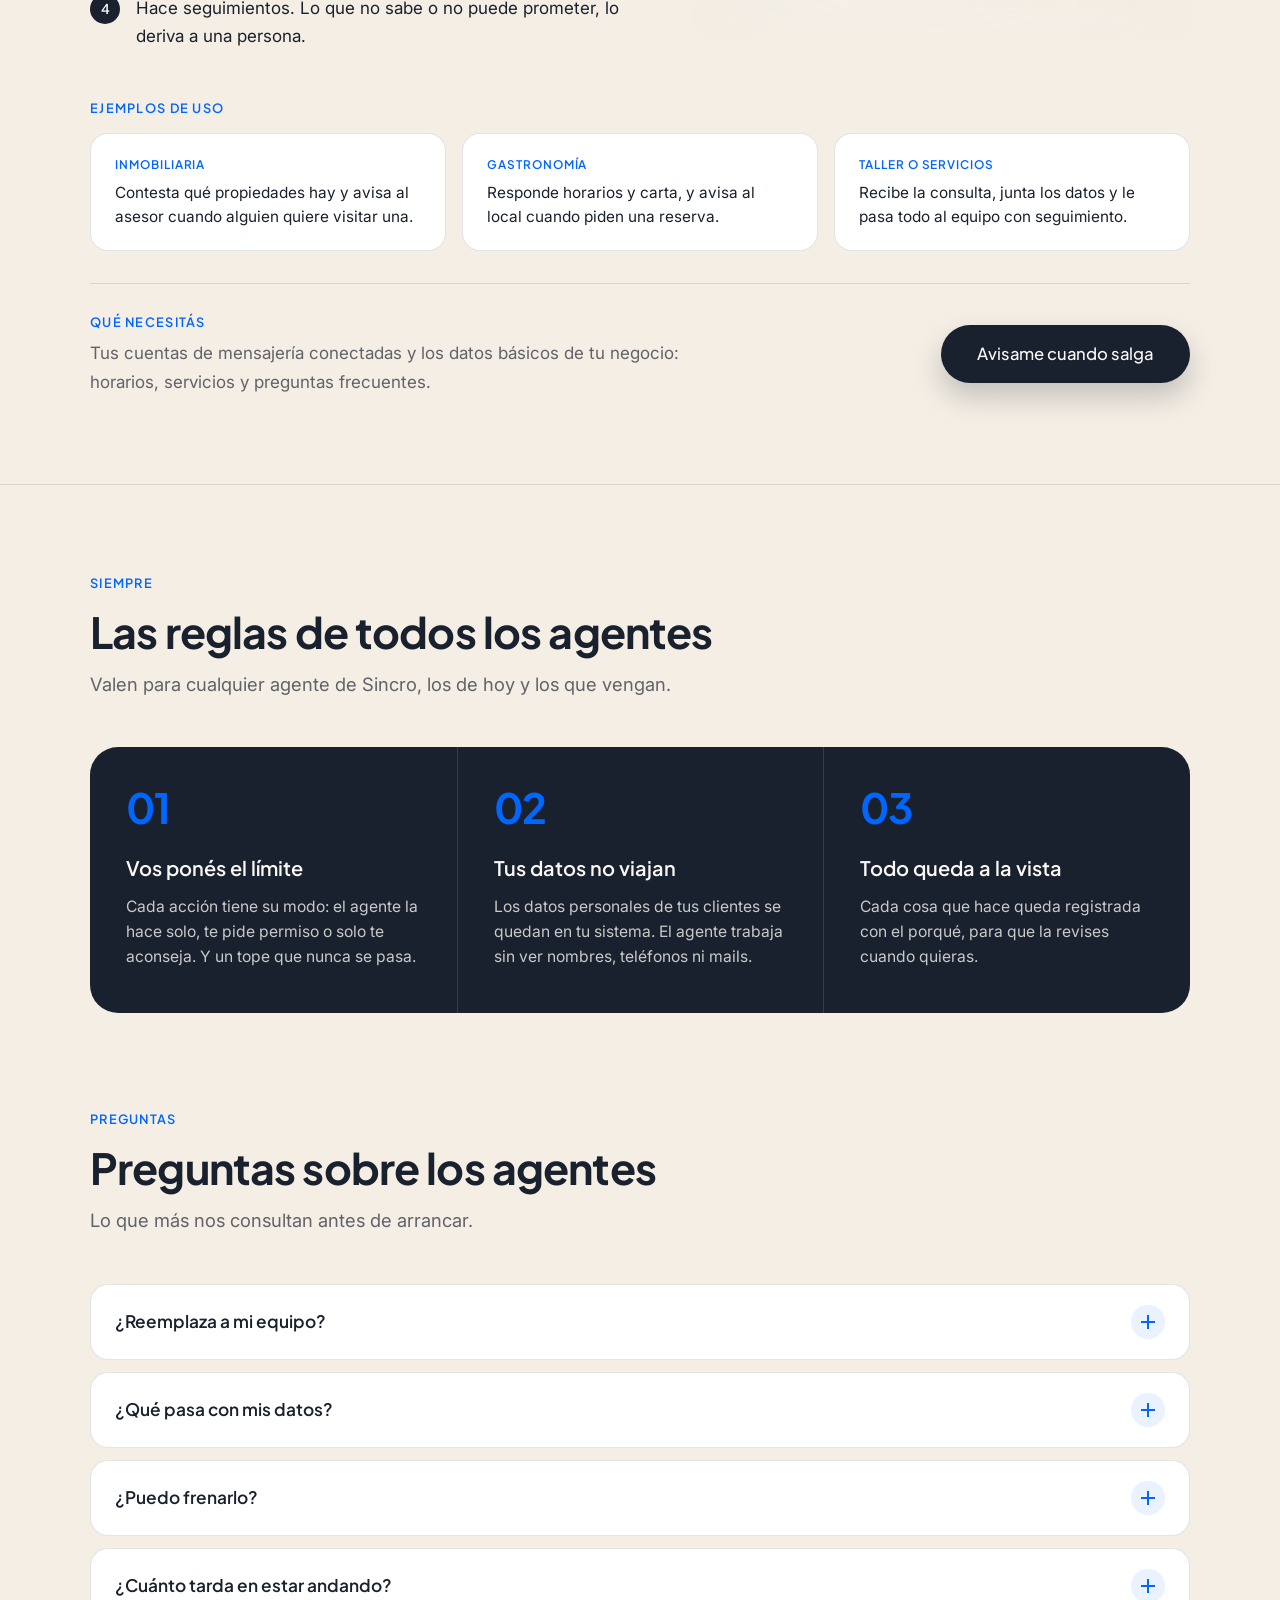
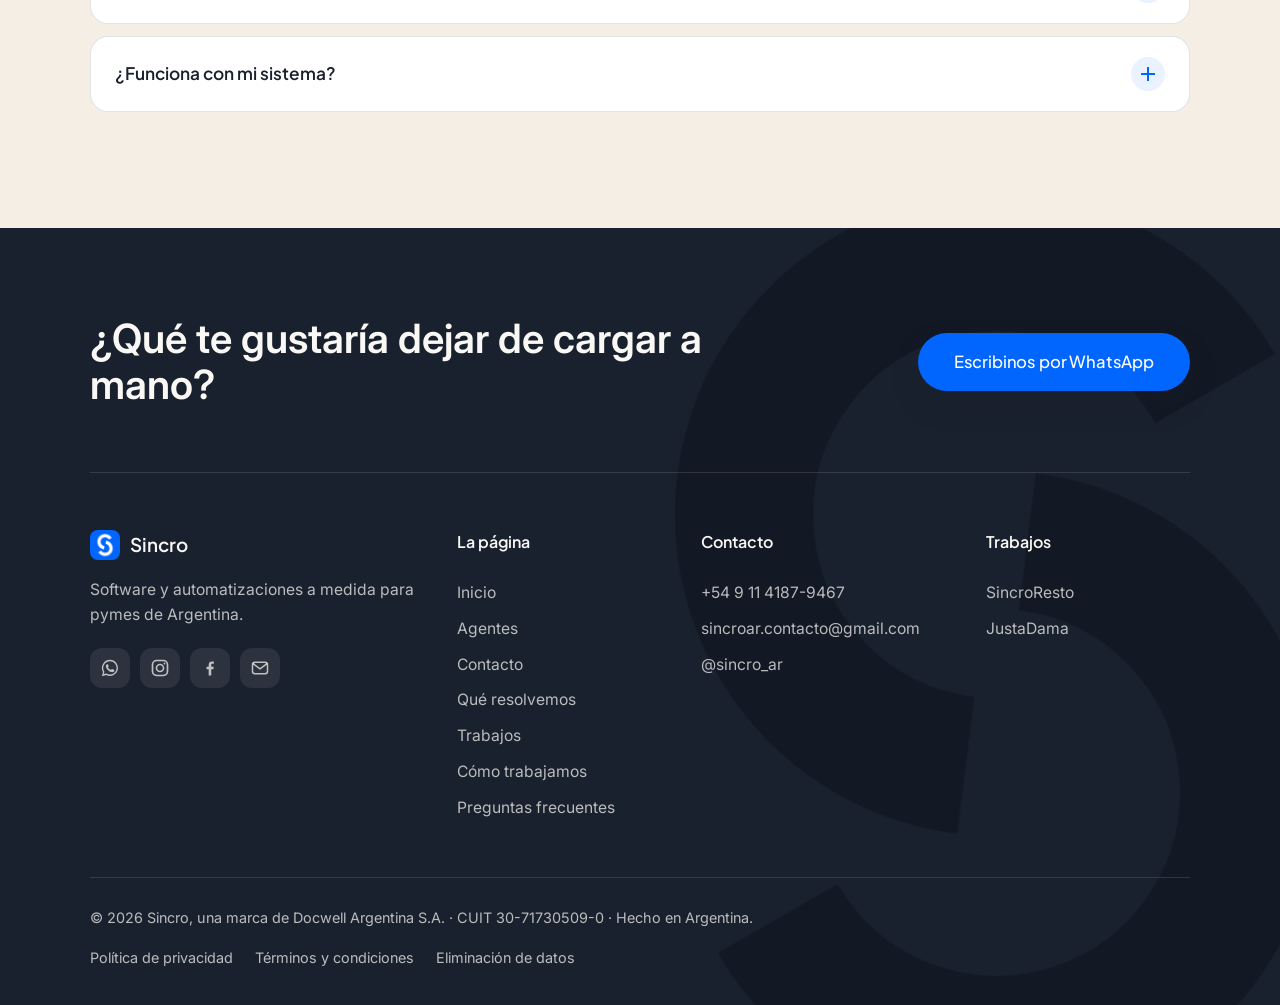
==== commit dd78ff4a: "web: menú de tres pastillas (Inicio, Agentes, Contacto) y página de contacto propia Co-Authored-By: " ====
--- a/agentes.html
+++ b/agentes.html
@@ -9,7 +9,7 @@
 <link rel="preconnect" href="https://fonts.googleapis.com">
 <link rel="preconnect" href="https://fonts.gstatic.com" crossorigin>
 <link href="https://fonts.googleapis.com/css2?family=Inter:wght@400;500;600&family=Plus+Jakarta+Sans:wght@500;600;700&display=swap" rel="stylesheet">
-<link rel="stylesheet" href="estilo.css?v=7">
+<link rel="stylesheet" href="estilo.css?v=9">
 <script>document.documentElement.classList.add("js")</script>
 <style>
   body { background: #f4eee5; }
@@ -77,11 +77,9 @@
   <div class="barra-adentro">
     <a class="marca" href="index.html"><img src="logo.png" alt="">Sincro</a>
     <nav id="menu-principal" aria-label="Principal">
-      <a href="index.html#resolvemos">Qué resolvemos</a>
-      <a href="index.html#trabajos">Trabajos</a>
-      <a href="agentes.html" aria-current="page">Agentes</a>
-      <a href="index.html#como">Cómo trabajamos</a>
-      <a class="pildora" href="index.html#contacto">Contacto</a>
+      <a class="pildora" href="index.html">Inicio</a>
+      <a class="pildora" href="agentes.html" aria-current="page">Agentes</a>
+      <a class="pildora" href="contacto.html">Contacto</a>
     </nav>
     <button class="menu-btn" type="button" aria-expanded="false" aria-controls="menu-principal" aria-label="Abrir menú"><span></span><span></span><span></span></button>
   </div>
@@ -277,9 +275,11 @@
       </div>
       <nav aria-label="Secciones">
         <h3>La página</h3>
+        <a href="index.html">Inicio</a>
+        <a href="agentes.html">Agentes</a>
+        <a href="contacto.html">Contacto</a>
         <a href="index.html#resolvemos">Qué resolvemos</a>
         <a href="index.html#trabajos">Trabajos</a>
-        <a href="agentes.html">Agentes</a>
         <a href="index.html#como">Cómo trabajamos</a>
         <a href="index.html#preguntas">Preguntas frecuentes</a>
       </nav>
@@ -306,6 +306,6 @@
   </div>
 </footer>
 
-<script src="sitio.js?v=1" defer></script>
+<script src="sitio.js?v=2" defer></script>
 </body>
 </html>
--- a/estilo.css
+++ b/estilo.css
@@ -48,8 +48,6 @@
 .marca { display: flex; align-items: center; gap: 10px; text-decoration: none; color: var(--tinta); font-size: 1.18rem; font-weight: 600; }
 .marca img { width: 30px; height: 30px; border-radius: 8px; }
 .barra nav { display: flex; align-items: center; gap: 22px; }
-.barra nav a:not(.pildora) { text-decoration: none; font-size: 0.95rem; opacity: 0.8; }
-.barra nav a:not(.pildora):hover { opacity: 1; }
 
 /* ---- Botones ---- */
 .pildora {
@@ -147,7 +145,6 @@
 .legal p, .legal li { color: var(--tinta-suave); max-width: 38em; }
 .legal li { margin-bottom: 6px; }
 .legal .fecha { margin: 0 0 40px; font-family: var(--ui); font-size: 0.92rem; }
-.barra nav a[aria-current="page"] { opacity: 1; text-decoration: underline; text-decoration-color: var(--azul); text-underline-offset: 6px; }
 .pie-legal { display: flex; gap: 22px; flex-wrap: wrap; }
 
 /* ---- Agentes: adelanto en el inicio ---- */
@@ -200,16 +197,14 @@
   .menu-btn { display: block; }
   .barra nav {
     position: absolute; top: calc(100% + 10px); left: 0; right: 0;
-    flex-direction: column; align-items: stretch; gap: 2px; padding: 10px;
+    flex-direction: column; align-items: stretch; gap: 8px; padding: 12px;
     border-radius: 24px; background: #faf8f4; border: 1px solid var(--linea);
     box-shadow: 0 28px 60px -14px rgba(26, 33, 46, 0.38);
     opacity: 0; visibility: hidden; transform: translateY(-10px) scale(0.98); transform-origin: top right;
     transition: opacity 0.25s ease, transform 0.4s cubic-bezier(0.22, 1, 0.36, 1), visibility 0.25s ease;
   }
   .barra nav.abierto { opacity: 1; visibility: visible; transform: none; }
-  .barra nav a:not(.pildora) { display: block; padding: 14px 16px; border-radius: 14px; font-size: 1.05rem; opacity: 1; }
-  .barra nav a:not(.pildora):hover { background: rgba(26, 33, 46, 0.06); }
-  .barra nav .pildora { justify-content: center; height: 52px; margin-top: 6px; }
+  .barra nav a.pildora { justify-content: center; height: 52px; font-size: 1.02rem; }
 }
 
 /* ---- Al scrollear: cada cosa entra a su manera (sin JS se ve todo) ---- */
@@ -223,3 +218,102 @@
 }
 @keyframes flota { from { transform: translateY(-7px); } to { transform: translateY(9px); } }
 [data-parallax] { display: block; transform: translate3d(0, var(--py, 0px), 0); will-change: transform; }
+
+/* ---- Contacto: formulario y redes (home y contacto.html) ---- */
+.contacto-grilla { display: grid; grid-template-columns: 0.9fr 1.1fr; gap: 64px; align-items: start; }
+.form { background: #fff; border-radius: 28px; padding: 36px; box-shadow: 0 40px 80px -40px rgba(26, 33, 46, 0.35); display: grid; grid-template-columns: 1fr 1fr; gap: 18px; font-family: var(--ui); }
+.campo { display: grid; gap: 6px; align-content: start; }
+.campo.ancho, .consentimiento, .form .enviar, .form .nota { grid-column: 1 / -1; }
+.campo label { font-size: 0.9rem; font-weight: 600; }
+.campo input, .campo select, .campo textarea {
+  font: inherit; font-size: 1rem; color: var(--tinta); background: var(--papel);
+  border: 1px solid var(--linea); border-radius: 14px; padding: 12px 14px; width: 100%;
+  transition: border-color 0.2s ease, box-shadow 0.2s ease;
+}
+.campo textarea { min-height: 120px; resize: vertical; }
+.campo input:focus, .campo select:focus, .campo textarea:focus { outline: none; border-color: var(--azul); box-shadow: 0 0 0 4px rgba(1, 102, 254, 0.15); }
+/* El select: cerrado con flecha propia en todos los navegadores; abierto, con la lista
+   estilada en los que ya dejan (Chrome y Edge, appearance: base-select) */
+.campo select {
+  appearance: none; -webkit-appearance: none; cursor: pointer; padding-right: 46px;
+  background: var(--papel) url("data:image/svg+xml,%3Csvg xmlns='http://www.w3.org/2000/svg' viewBox='0 0 24 24' fill='none' stroke='%230166fe' stroke-width='2.2' stroke-linecap='round' stroke-linejoin='round'%3E%3Cpath d='M6 9l6 6 6-6'/%3E%3C/svg%3E") no-repeat right 16px center / 18px;
+}
+.campo select:hover { border-color: var(--azul); }
+.campo option { background: #fff; color: var(--tinta); }
+@supports (appearance: base-select) {
+  .campo select, .campo ::picker(select) { appearance: base-select; }
+  .campo select { display: flex; align-items: center; background-image: none; padding-right: 14px; }
+  .campo select::picker-icon { content: ''; width: 18px; height: 18px; margin-left: auto; background: url("data:image/svg+xml,%3Csvg xmlns='http://www.w3.org/2000/svg' viewBox='0 0 24 24' fill='none' stroke='%230166fe' stroke-width='2.2' stroke-linecap='round' stroke-linejoin='round'%3E%3Cpath d='M6 9l6 6 6-6'/%3E%3C/svg%3E") no-repeat center / contain; transition: transform 0.3s ease; }
+  .campo select:open::picker-icon { transform: rotate(180deg); }
+  .campo ::picker(select) {
+    border: 1px solid var(--linea); border-radius: 18px; padding: 6px; margin-top: 6px;
+    background: #fff; box-shadow: 0 24px 48px -20px rgba(26, 33, 46, 0.35);
+    opacity: 0; transform: translateY(-6px);
+    transition: opacity 0.2s ease, transform 0.25s ease, overlay 0.25s allow-discrete, display 0.25s allow-discrete;
+  }
+  .campo ::picker(select):popover-open { opacity: 1; transform: none; }
+  @starting-style { .campo ::picker(select):popover-open { opacity: 0; transform: translateY(-6px); } }
+  .campo option { padding: 10px 14px; border-radius: 12px; font-size: 0.98rem; transition: background 0.15s ease; }
+  .campo option:hover, .campo option:focus-visible { background: #eaf2ff; outline: none; }
+  .campo option:checked { background: var(--azul); color: #fff; font-weight: 600; }
+  .campo option::checkmark { display: none; }
+}
+.trampa { position: absolute; left: -9999px; width: 1px; height: 1px; overflow: hidden; }
+.form .enviar:disabled { opacity: 0.6; cursor: wait; }
+.consentimiento { display: flex; gap: 10px; align-items: flex-start; font-size: 0.92rem; color: var(--tinta-suave); }
+.consentimiento input { margin-top: 3px; accent-color: var(--azul); width: 18px; height: 18px; flex: none; }
+.form .enviar { justify-self: start; border: 0; cursor: pointer; font-family: var(--titulo); }
+.form .nota { margin: 0; font-size: 0.88rem; color: var(--tinta-suave); }
+.form .nota[data-estado="ok"] { color: #0150c8; font-weight: 600; }
+
+.redes { display: grid; gap: 12px; }
+.red {
+  display: flex; align-items: center; gap: 16px; padding: 16px 20px; border-radius: 20px; text-decoration: none;
+  background: #fff; border: 1px solid var(--linea); transition: transform 0.2s ease, border-color 0.2s ease, box-shadow 0.2s ease;
+}
+.red:hover { transform: translateY(-2px); border-color: var(--azul); box-shadow: 0 16px 30px -20px rgba(1, 102, 254, 0.5); }
+.red:focus-visible { border-radius: 20px; }
+/* El icono late y cada tanto pasa un brillo por la tarjeta, para que se note */
+.red { position: relative; overflow: hidden; isolation: isolate; }
+.red::after {
+  content: ''; position: absolute; top: 0; bottom: 0; left: -60%; width: 40%; pointer-events: none;
+  background: linear-gradient(100deg, transparent, rgba(1, 102, 254, 0.12), transparent); transform: skewX(-18deg);
+}
+.red .icono { position: relative; }
+.red .icono::before { content: ''; position: absolute; inset: 0; border-radius: inherit; background: inherit; z-index: -1; }
+@media (prefers-reduced-motion: no-preference) {
+  .red.wa::after, .red.ig::after, .red.fb::after { animation: brillo 4.5s ease-in-out infinite; }
+  .red.ig::after { animation-delay: 0.3s; }
+  .red.fb::after { animation-delay: 0.6s; }
+  .red.wa .icono::before, .red.ig .icono::before, .red.fb .icono::before { animation: late 2.4s ease-out infinite; }
+  .red.ig .icono::before { animation-delay: 0.6s; }
+  .red.fb .icono::before { animation-delay: 1.2s; }
+  .red:hover .icono { animation: sacude 0.6s ease; }
+}
+@keyframes brillo { 0%, 60% { left: -60%; } 85%, 100% { left: 130%; } }
+@keyframes late { 0% { transform: scale(1); opacity: 0.55; } 100% { transform: scale(1.7); opacity: 0; } }
+@keyframes sacude { 0%, 100% { transform: rotate(0); } 25% { transform: rotate(-12deg) scale(1.1); } 60% { transform: rotate(9deg) scale(1.1); } }
+.red .icono { flex: none; width: 46px; height: 46px; border-radius: 14px; display: grid; place-items: center; color: #fff; }
+.red .icono svg { width: 24px; height: 24px; }
+.red.ig .icono { background: radial-gradient(circle at 30% 107%, #fdf497 0%, #fd5949 45%, #d6249f 60%, #285aeb 90%); }
+.red.fb .icono { background: #1877f2; }
+.red.wa .icono { background: #25d366; }
+.red.mail .icono { background: var(--tinta); }
+.red small { display: block; color: var(--tinta-suave); font-size: 0.88rem; font-family: var(--ui); }
+.red b { font-size: 1.08rem; font-weight: 600; overflow-wrap: anywhere; }
+@media (max-width: 900px) {
+  .contacto-grilla { grid-template-columns: 1fr; gap: 32px; }
+  .form { grid-template-columns: 1fr; padding: 26px; }
+}
+.contacto-pag { padding: 150px 0 96px; }
+.contacto-pag .cabeza { margin-bottom: 40px; }
+.empresa { margin: 20px 4px 0; font-size: 0.9rem; color: var(--tinta-suave); }
+@media (max-width: 900px) { .contacto-pag { padding: 124px 0 72px; } }
+
+/* ---- Nav: tres pildoras; la pagina actual va llena ---- */
+.barra nav { gap: 8px; }
+.barra nav a.pildora:not([aria-current="page"]) { background: transparent; color: var(--tinta); box-shadow: inset 0 0 0 1px rgba(26, 33, 46, 0.2); }
+.barra nav a.pildora:not([aria-current="page"]):hover { background: var(--tinta); color: var(--papel); box-shadow: 0 12px 24px rgba(26, 33, 46, 0.24); }
+.barra nav a.pildora[aria-current="page"] { box-shadow: 0 8px 18px rgba(26, 33, 46, 0.18); }
+.cabeza h1 { margin: 0 0 14px; font-weight: 700; letter-spacing: -0.02em; line-height: 1.1; font-size: clamp(2rem, 2.6vw + 0.6rem, 2.75rem); }
+@media (max-width: 480px) { .red { padding: 14px 16px; gap: 12px; } .red b { font-size: 0.95rem; } }
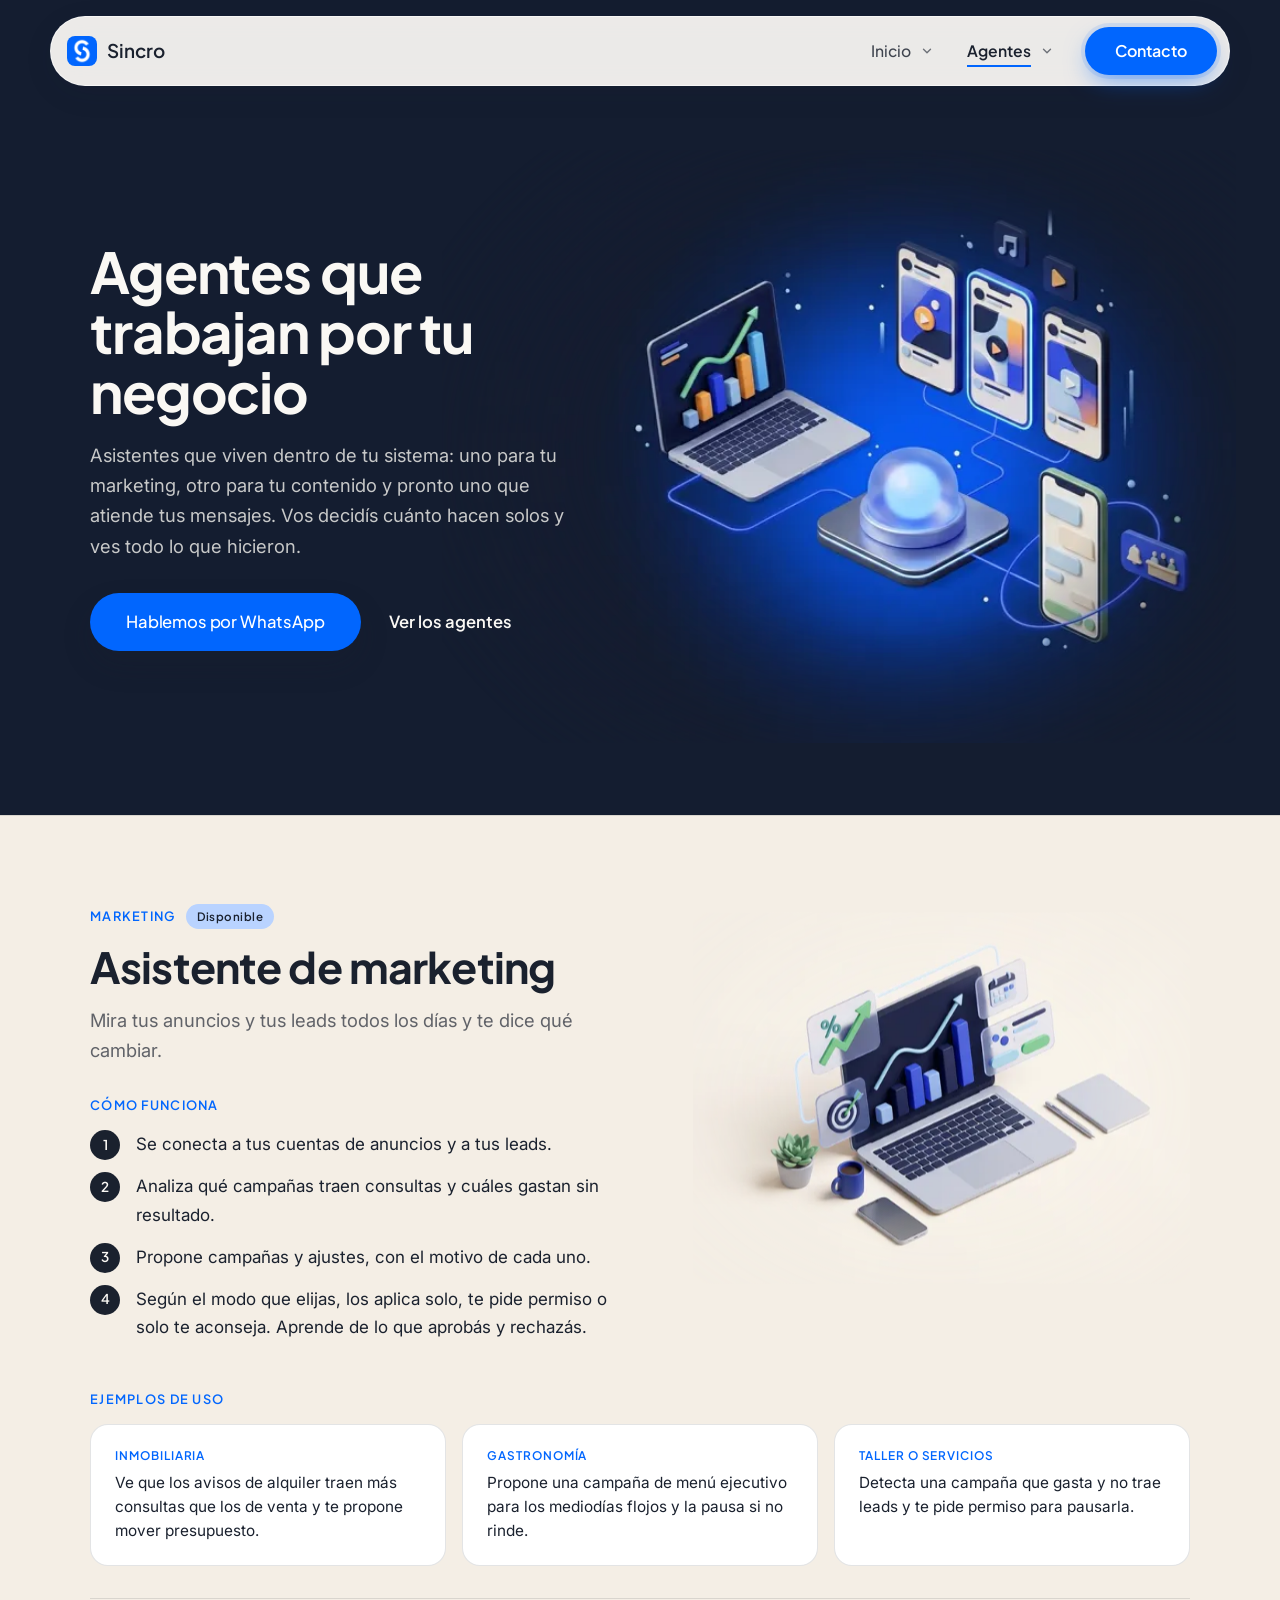
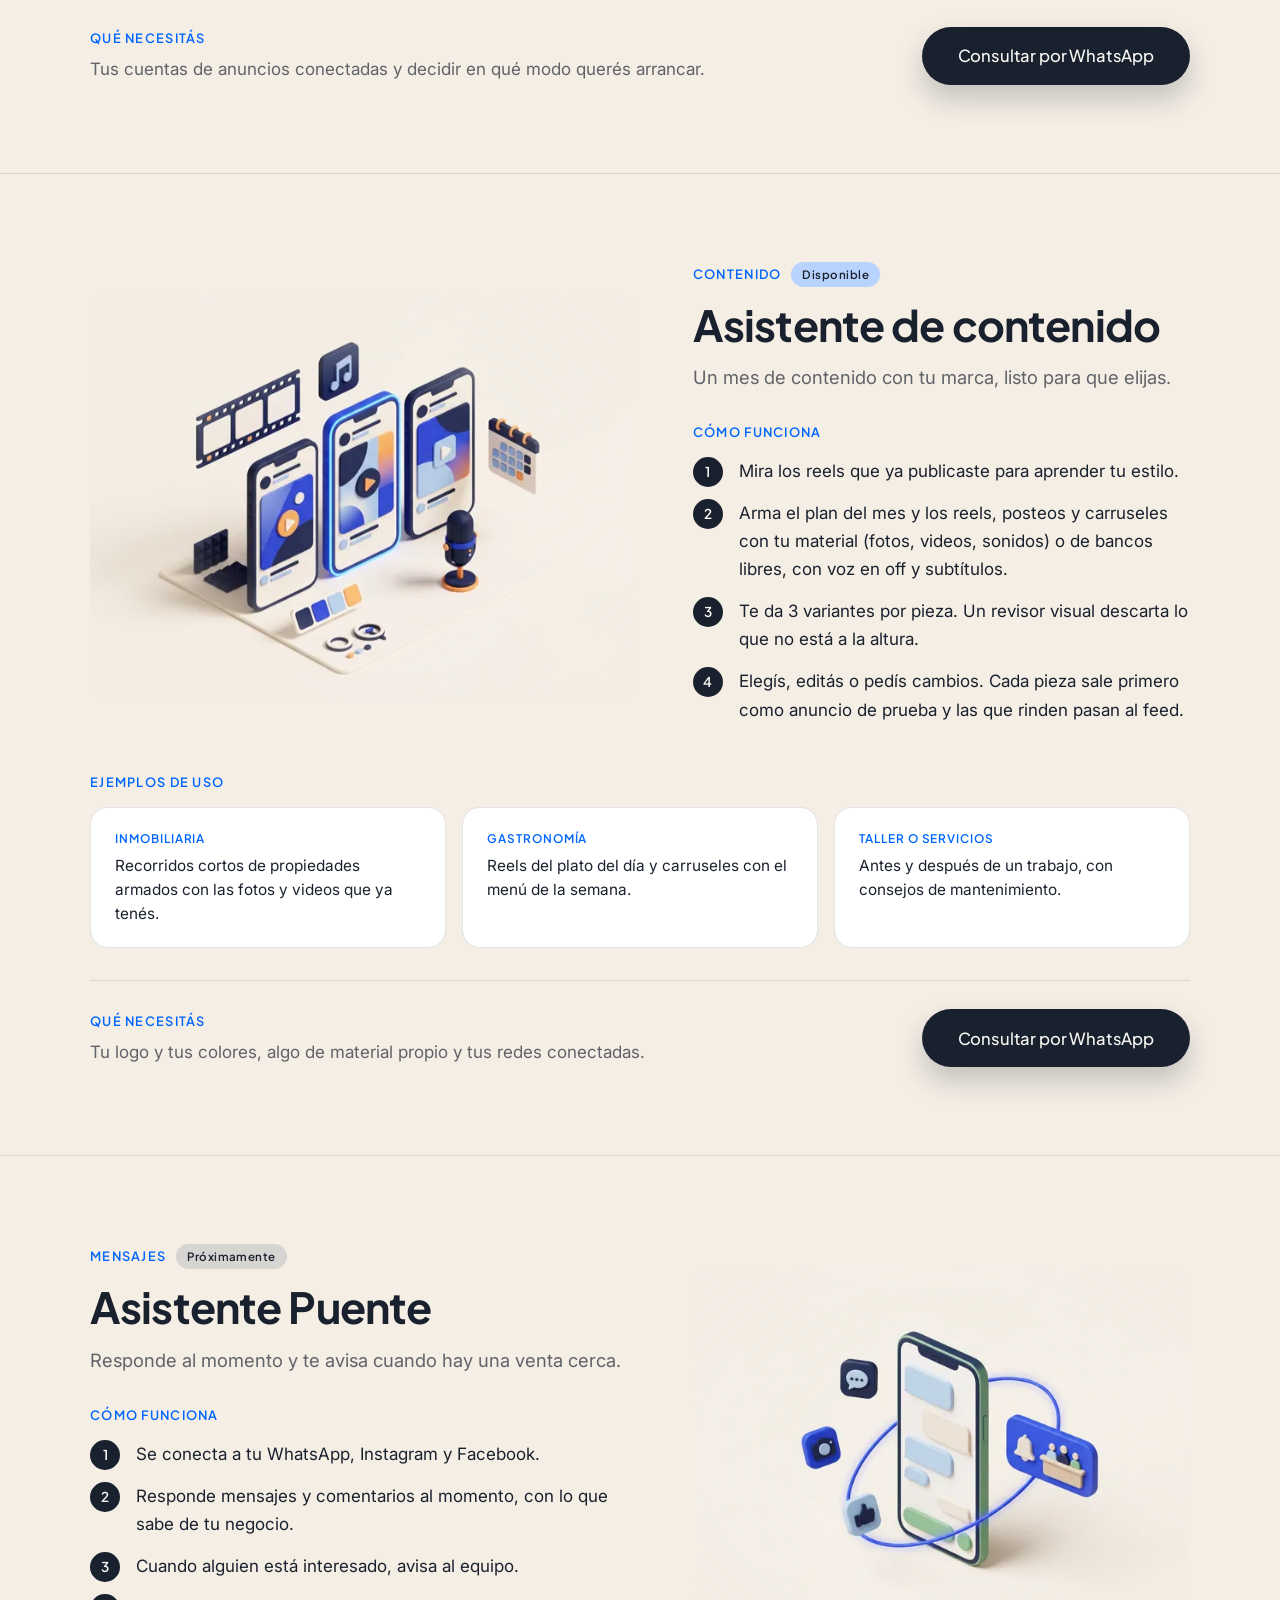
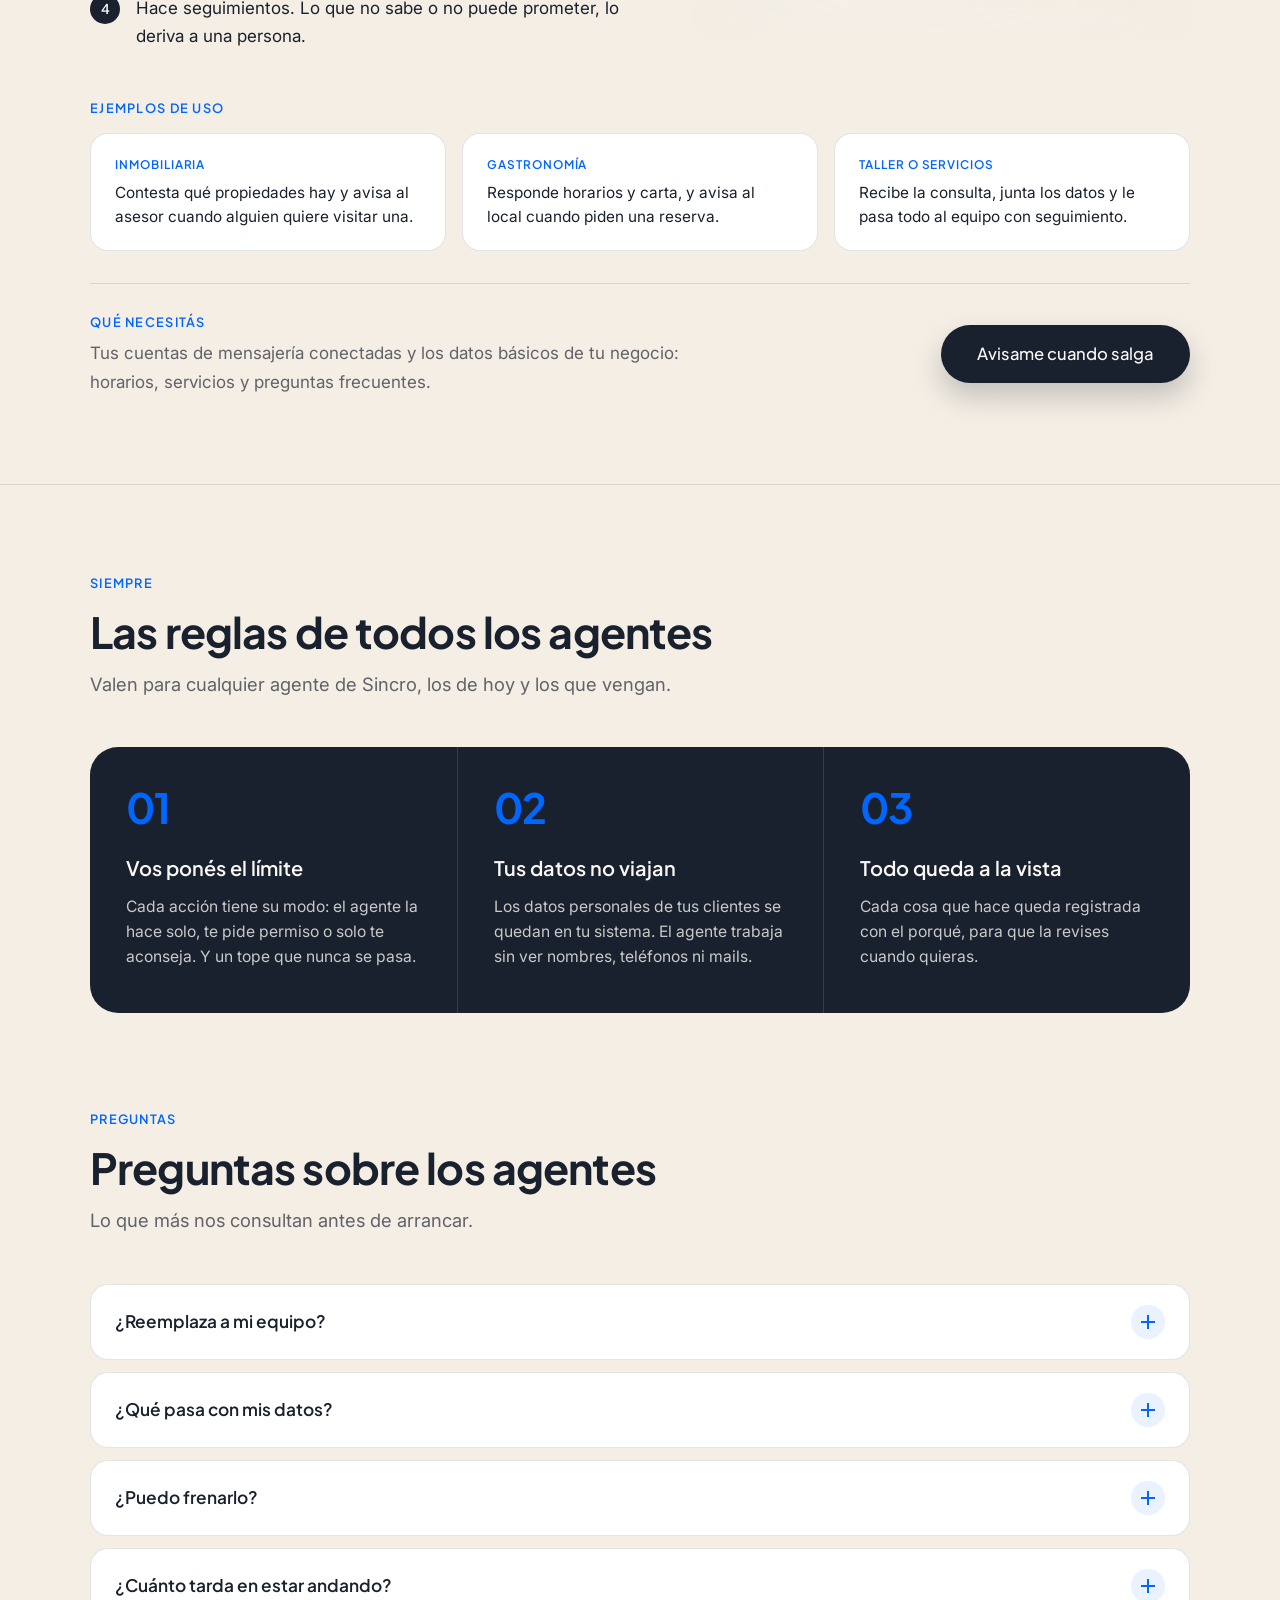
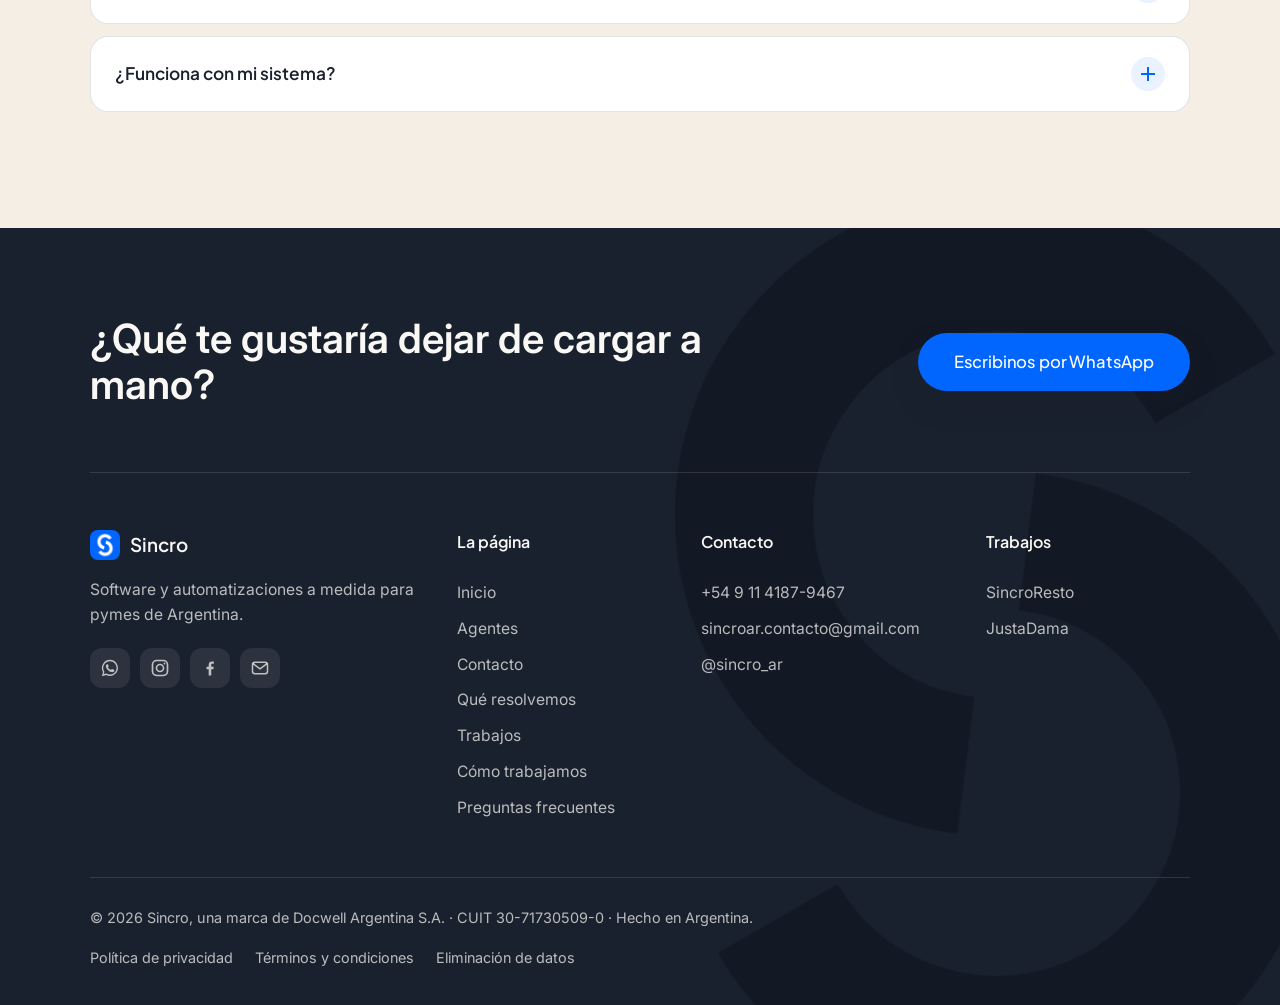
==== commit 54efddf6: "web: menú con Inicio y Agentes como enlaces con desplegable y Contacto como botón azul Co-Authored-B" ====
--- a/agentes.html
+++ b/agentes.html
@@ -9,7 +9,7 @@
 <link rel="preconnect" href="https://fonts.googleapis.com">
 <link rel="preconnect" href="https://fonts.gstatic.com" crossorigin>
 <link href="https://fonts.googleapis.com/css2?family=Inter:wght@400;500;600&family=Plus+Jakarta+Sans:wght@500;600;700&display=swap" rel="stylesheet">
-<link rel="stylesheet" href="estilo.css?v=9">
+<link rel="stylesheet" href="estilo.css?v=11">
 <script>document.documentElement.classList.add("js")</script>
 <style>
   body { background: #f4eee5; }
@@ -77,9 +77,28 @@
   <div class="barra-adentro">
     <a class="marca" href="index.html"><img src="logo.png" alt="">Sincro</a>
     <nav id="menu-principal" aria-label="Principal">
-      <a class="pildora" href="index.html">Inicio</a>
-      <a class="pildora" href="agentes.html" aria-current="page">Agentes</a>
-      <a class="pildora" href="contacto.html">Contacto</a>
+      <div class="nav-grupo">
+        <a class="nav-link" href="index.html">Inicio</a>
+        <button class="nav-flecha" type="button" aria-expanded="false" aria-controls="sub-inicio" aria-label="Secciones de Inicio"><svg viewBox="0 0 24 24" fill="none" stroke="currentColor" stroke-width="2.4" stroke-linecap="round" stroke-linejoin="round" aria-hidden="true"><path d="m6 9 6 6 6-6"/></svg></button>
+        <div class="nav-sub" id="sub-inicio"><div class="nav-sub-in">
+          <a href="index.html#resolvemos">Qué resolvemos</a>
+          <a href="index.html#trabajos">Trabajos</a>
+          <a href="index.html#como">Cómo trabajamos</a>
+          <a href="index.html#preguntas">Preguntas</a>
+        </div></div>
+      </div>
+      <div class="nav-grupo">
+        <a class="nav-link" href="agentes.html" aria-current="page">Agentes</a>
+        <button class="nav-flecha" type="button" aria-expanded="false" aria-controls="sub-agentes" aria-label="Secciones de Agentes"><svg viewBox="0 0 24 24" fill="none" stroke="currentColor" stroke-width="2.4" stroke-linecap="round" stroke-linejoin="round" aria-hidden="true"><path d="m6 9 6 6 6-6"/></svg></button>
+        <div class="nav-sub" id="sub-agentes"><div class="nav-sub-in">
+          <a href="agentes.html#asistente-de-marketing">Asistente de marketing</a>
+          <a href="agentes.html#asistente-de-contenido">Asistente de contenido</a>
+          <a href="agentes.html#asistente-puente">Asistente Puente</a>
+          <a href="agentes.html#reglas">Las reglas</a>
+          <a href="agentes.html#preguntas">Preguntas</a>
+        </div></div>
+      </div>
+      <a class="boton-nav" href="contacto.html">Contacto</a>
     </nav>
     <button class="menu-btn" type="button" aria-expanded="false" aria-controls="menu-principal" aria-label="Abrir menú"><span></span><span></span><span></span></button>
   </div>
@@ -211,7 +230,7 @@
     </div>
   </section>
 
-  <section class="ag-comun" aria-labelledby="t-comun">
+  <section class="ag-comun" id="reglas" aria-labelledby="t-comun">
     <div class="contenedor">
       <div class="cabeza" data-aparece>
         <p class="etiqueta-sec">Siempre</p>
@@ -238,7 +257,7 @@
     </div>
   </section>
 
-  <section class="ag-faq" aria-labelledby="t-faq">
+  <section class="ag-faq" id="preguntas" aria-labelledby="t-faq">
     <div class="contenedor">
       <div class="cabeza" data-aparece>
         <p class="etiqueta-sec">Preguntas</p>
@@ -306,6 +325,6 @@
   </div>
 </footer>
 
-<script src="sitio.js?v=2" defer></script>
+<script src="sitio.js?v=3" defer></script>
 </body>
 </html>
--- a/estilo.css
+++ b/estilo.css
@@ -204,7 +204,6 @@
     transition: opacity 0.25s ease, transform 0.4s cubic-bezier(0.22, 1, 0.36, 1), visibility 0.25s ease;
   }
   .barra nav.abierto { opacity: 1; visibility: visible; transform: none; }
-  .barra nav a.pildora { justify-content: center; height: 52px; font-size: 1.02rem; }
 }
 
 /* ---- Al scrollear: cada cosa entra a su manera (sin JS se ve todo) ---- */
@@ -311,9 +310,44 @@
 @media (max-width: 900px) { .contacto-pag { padding: 124px 0 72px; } }
 
 /* ---- Nav: tres pildoras; la pagina actual va llena ---- */
-.barra nav { gap: 8px; }
-.barra nav a.pildora:not([aria-current="page"]) { background: transparent; color: var(--tinta); box-shadow: inset 0 0 0 1px rgba(26, 33, 46, 0.2); }
-.barra nav a.pildora:not([aria-current="page"]):hover { background: var(--tinta); color: var(--papel); box-shadow: 0 12px 24px rgba(26, 33, 46, 0.24); }
-.barra nav a.pildora[aria-current="page"] { box-shadow: 0 8px 18px rgba(26, 33, 46, 0.18); }
 .cabeza h1 { margin: 0 0 14px; font-weight: 700; letter-spacing: -0.02em; line-height: 1.1; font-size: clamp(2rem, 2.6vw + 0.6rem, 2.75rem); }
 @media (max-width: 480px) { .red { padding: 14px 16px; gap: 12px; } .red b { font-size: 0.95rem; } }
+
+/* ---- Nav: enlaces simples con desplegable, y Contacto como boton ---- */
+[id] { scroll-margin-top: 96px; }
+.barra nav { gap: 26px; }
+.nav-grupo { position: relative; display: flex; align-items: center; gap: 2px; }
+.barra nav a.nav-link { font-family: var(--titulo); font-size: 0.98rem; font-weight: 500; color: var(--tinta); opacity: 0.82; text-decoration: none; padding: 10px 2px; transition: opacity 0.2s ease; }
+.barra nav a.nav-link:hover, .nav-grupo:focus-within .nav-link { opacity: 1; }
+.barra nav a.nav-link[aria-current="page"] { opacity: 1; font-weight: 600; text-decoration: underline; text-decoration-color: var(--azul); text-decoration-thickness: 2px; text-underline-offset: 8px; }
+.nav-flecha { display: grid; place-items: center; width: 24px; height: 24px; border: 0; border-radius: 50%; background: transparent; color: var(--tinta); opacity: 0.6; cursor: pointer; padding: 0; transition: opacity 0.2s ease, transform 0.3s ease; }
+.nav-flecha svg { width: 14px; height: 14px; }
+.nav-flecha:hover, .nav-flecha:focus-visible { opacity: 1; }
+.nav-flecha[aria-expanded="true"] { transform: rotate(180deg); opacity: 1; }
+.nav-sub { position: absolute; top: 100%; left: -16px; z-index: 5; padding-top: 14px; min-width: 260px; opacity: 0; visibility: hidden; transform: translateY(8px); transition: opacity 0.22s ease, transform 0.3s cubic-bezier(0.22, 1, 0.36, 1), visibility 0.22s; }
+.nav-sub-in { display: grid; gap: 2px; padding: 8px; border-radius: 18px; background: #fff; border: 1px solid var(--linea); box-shadow: 0 28px 56px -18px rgba(26, 33, 46, 0.35); }
+.nav-sub-in a { display: block; padding: 10px 14px; border-radius: 11px; font-size: 0.95rem; color: var(--tinta); text-decoration: none; transition: background 0.15s ease; }
+.nav-sub-in a:hover, .nav-sub-in a:focus-visible { background: #eaf2ff; outline: none; }
+.nav-grupo:hover .nav-sub, .nav-grupo:focus-within .nav-sub, .nav-grupo.abierto .nav-sub { opacity: 1; visibility: visible; transform: none; }
+.nav-grupo.cerrado .nav-sub { opacity: 0; visibility: hidden; transform: translateY(8px); }
+.barra nav a.boton-nav {
+  display: inline-flex; align-items: center; height: 48px; padding: 0 30px; border-radius: 999px;
+  background: var(--azul); color: #fff; font-family: var(--titulo); font-size: 1rem; font-weight: 600; text-decoration: none;
+  box-shadow: 0 10px 26px -6px rgba(1, 102, 254, 0.55), 0 0 0 4px rgba(1, 102, 254, 0.1);
+  transition: transform 0.25s ease, box-shadow 0.25s ease, background 0.25s ease;
+}
+.barra nav a.boton-nav:hover { transform: translateY(-2px); background: #0a5fe6; box-shadow: 0 16px 32px -8px rgba(1, 102, 254, 0.65), 0 0 0 5px rgba(1, 102, 254, 0.14); }
+.barra nav a.boton-nav:focus-visible { outline: 2px solid var(--tinta); outline-offset: 3px; }
+@media (max-width: 720px) {
+  .barra nav { gap: 4px; max-height: calc(100svh - 120px); overflow-y: auto; }
+  .nav-grupo { display: block; }
+  .nav-flecha { display: none; }
+  .barra nav a.nav-link { display: block; padding: 12px 14px 6px; font-size: 1.08rem; font-weight: 700; opacity: 1; text-decoration: none; }
+  .barra nav a.nav-link[aria-current="page"] { color: var(--azul); text-decoration: none; }
+  .nav-sub { position: static; padding: 0; min-width: 0; opacity: 1; visibility: visible; transform: none; transition: none; }
+  .nav-grupo.cerrado .nav-sub { opacity: 1; visibility: visible; transform: none; }
+  .nav-sub-in { padding: 0 0 6px; border: 0; box-shadow: none; background: transparent; border-radius: 0; }
+  .nav-sub-in a { padding: 9px 14px 9px 26px; font-size: 0.98rem; color: var(--tinta-suave); }
+  .barra nav a.boton-nav { justify-content: center; height: 54px; margin-top: 8px; font-size: 1.05rem; }
+}
+.barra nav a.nav-link:focus-visible { border-radius: 8px; outline-offset: 3px; }
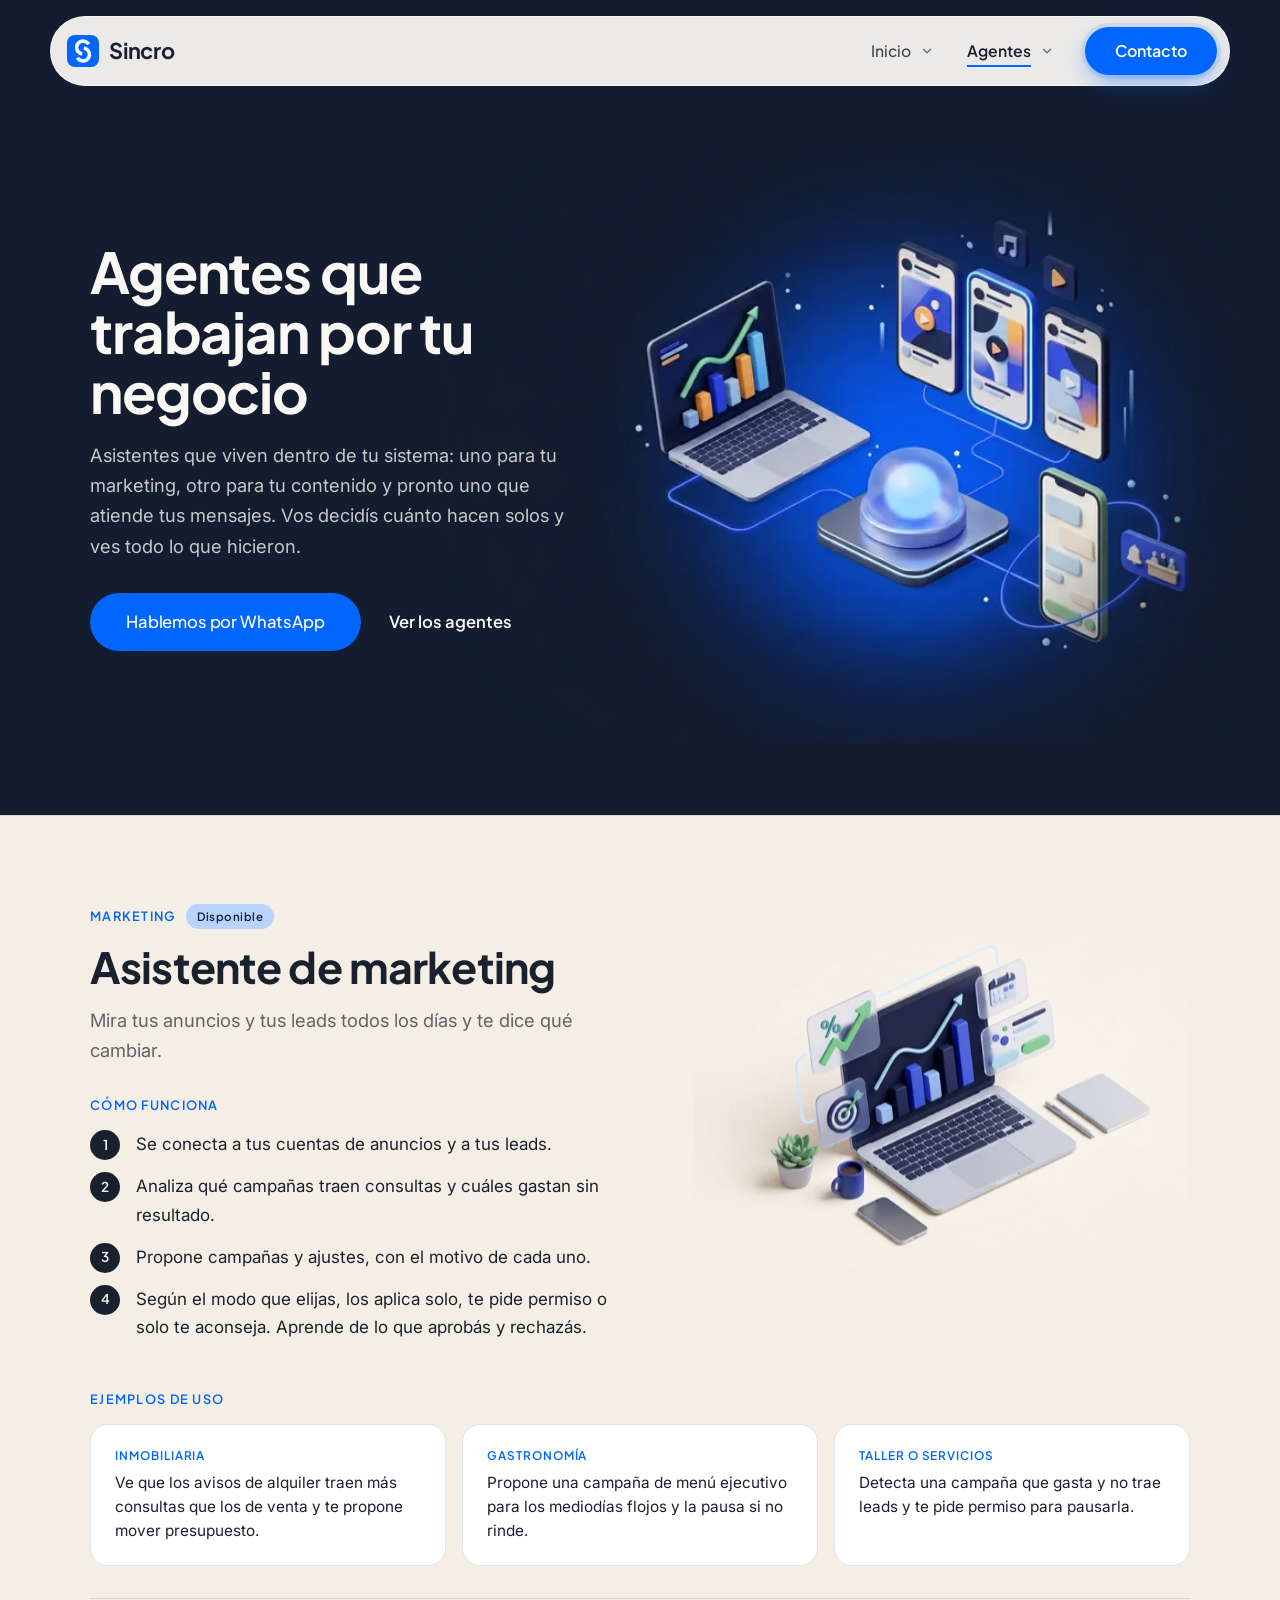
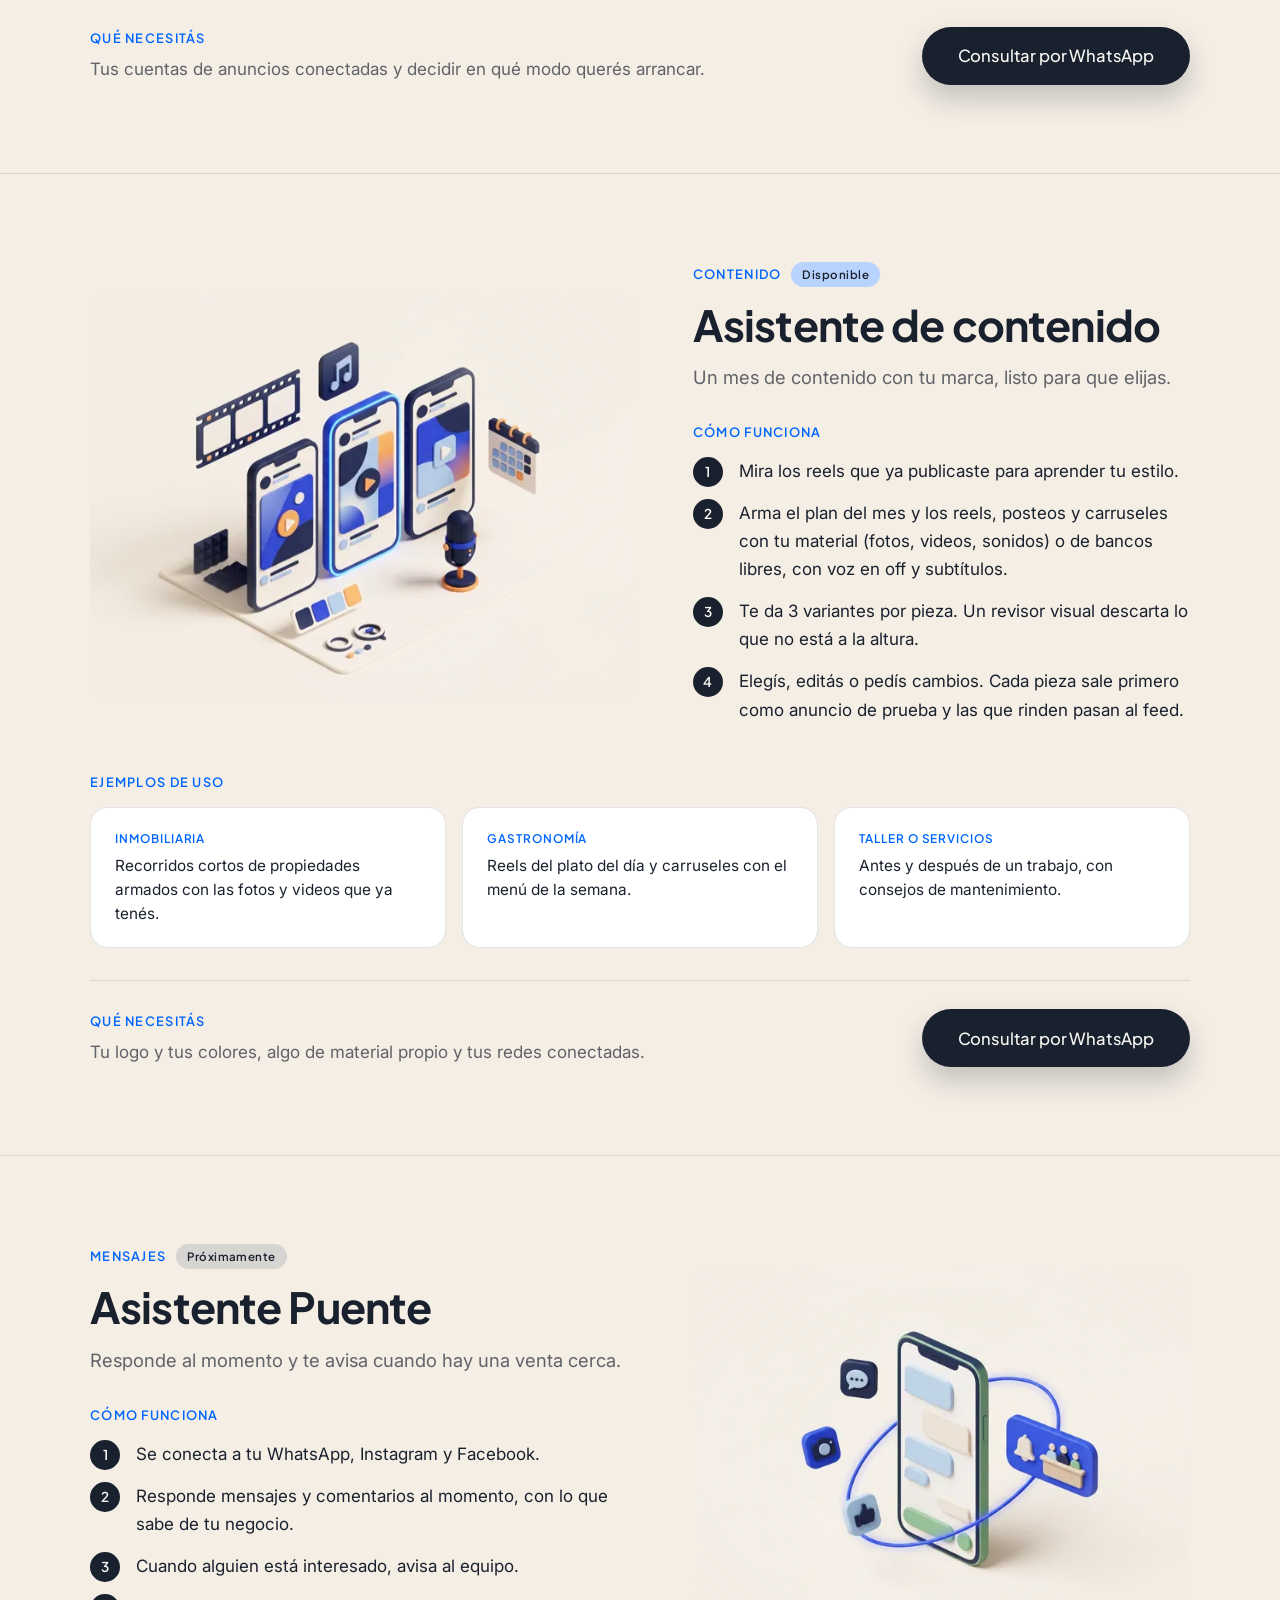
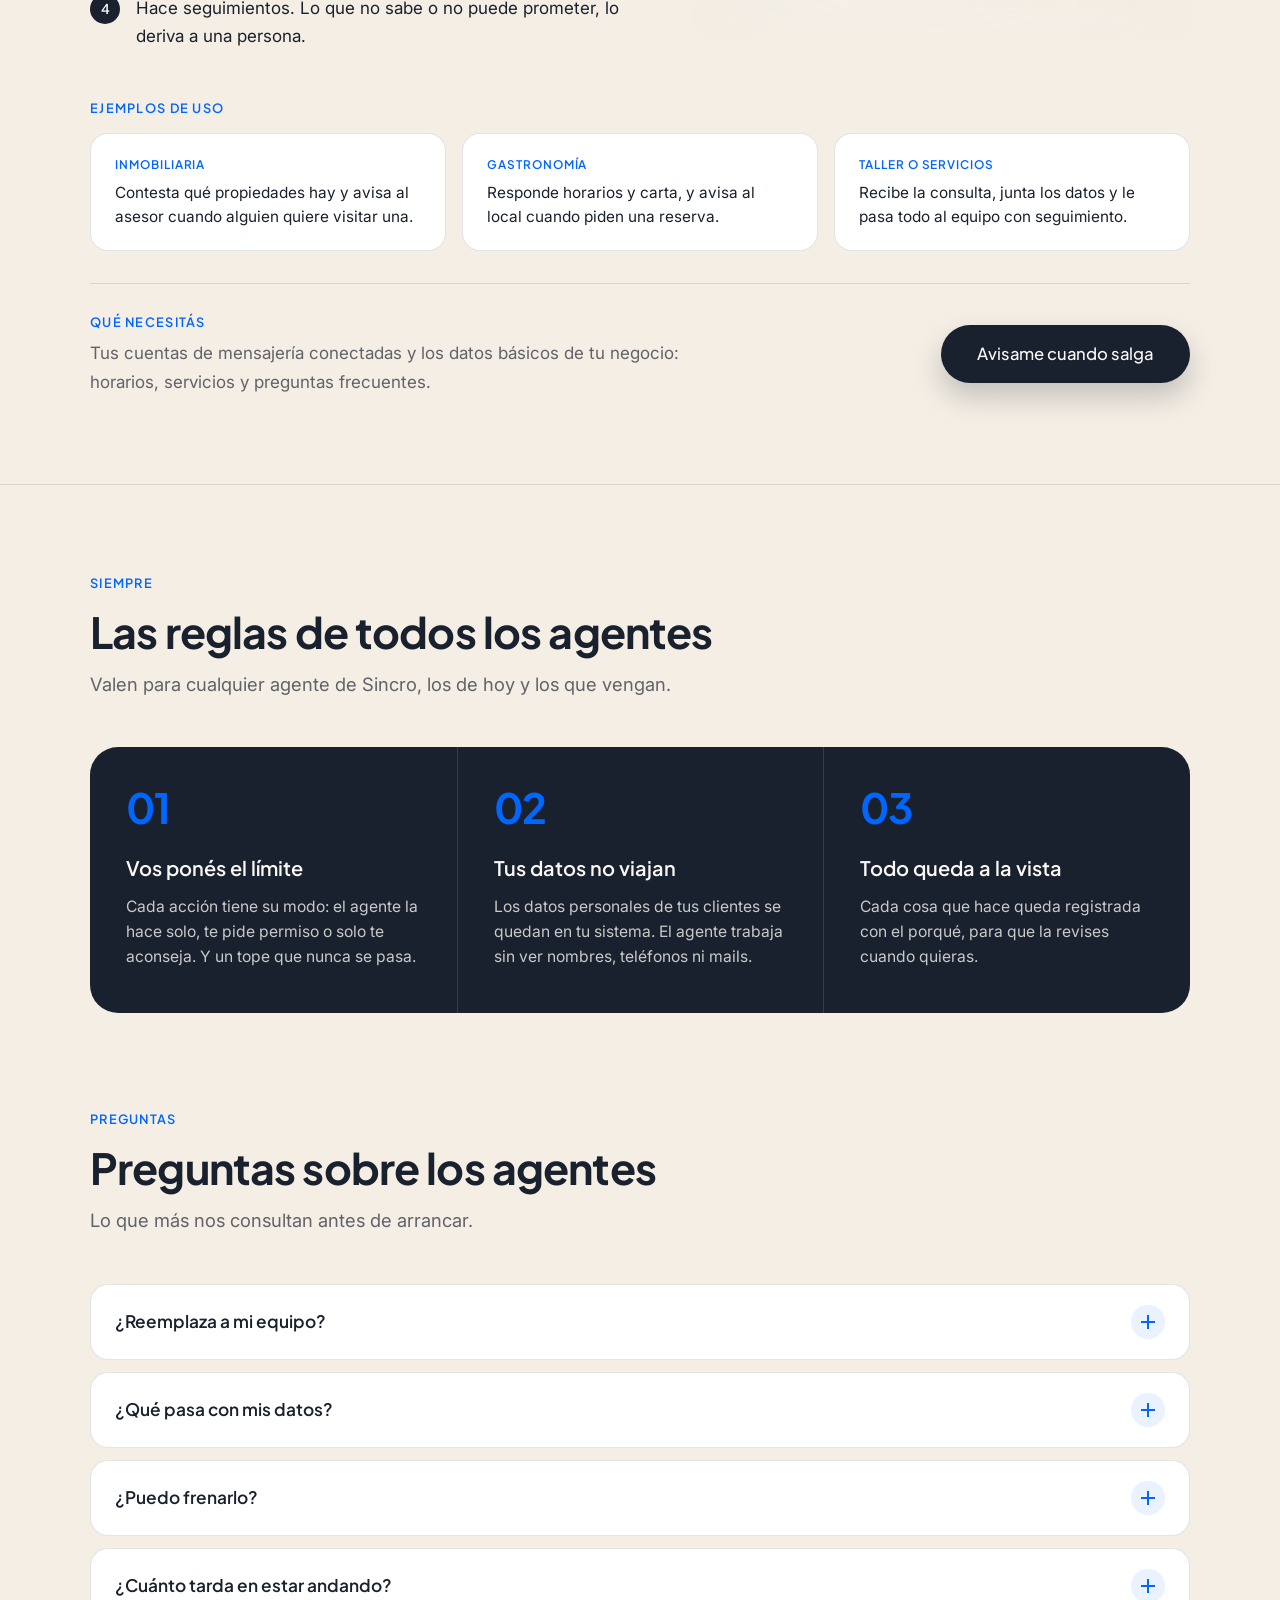
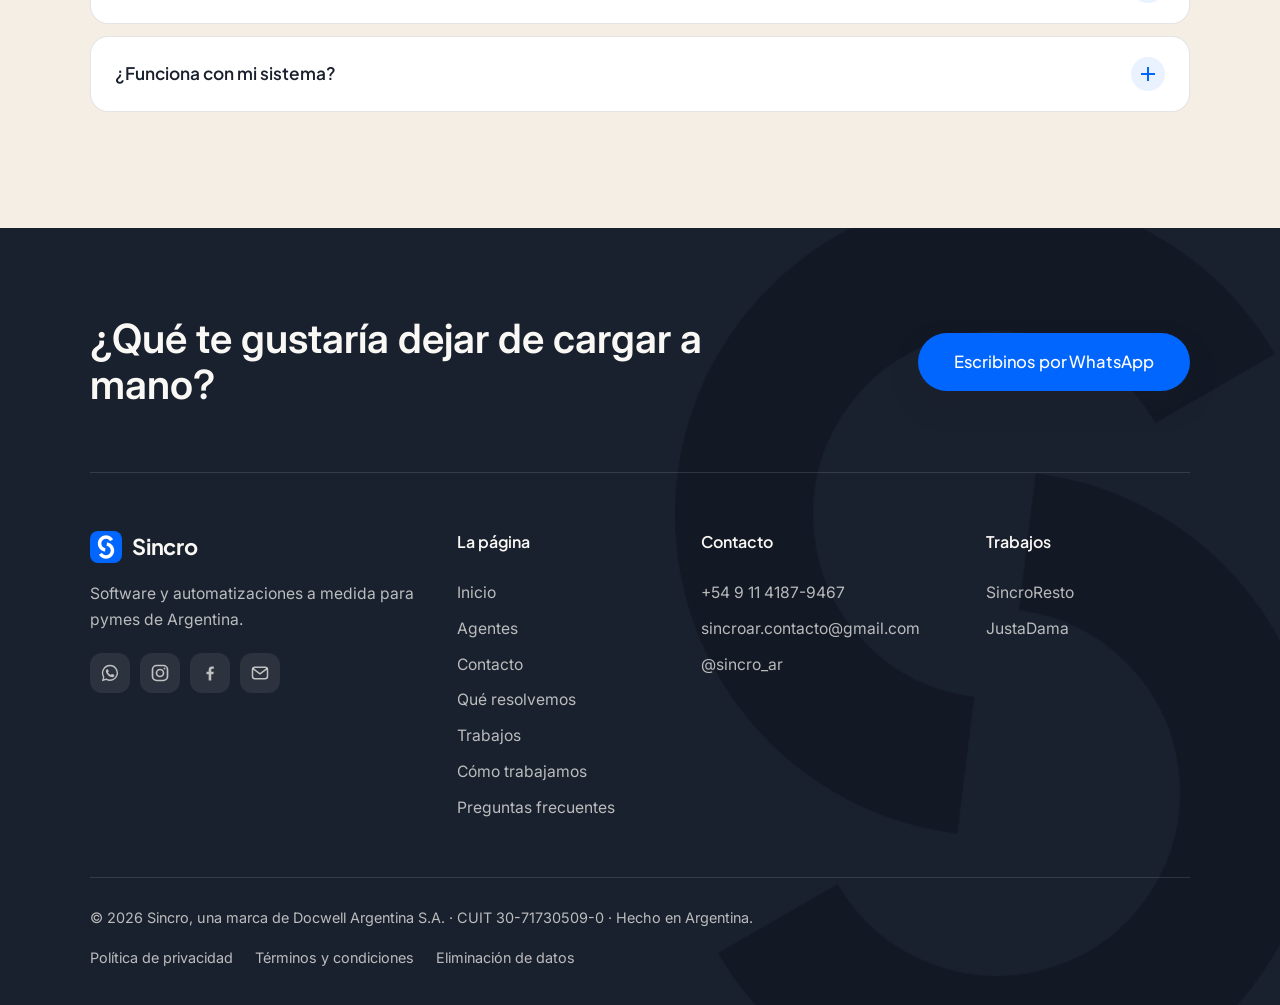
==== commit 5f383046: "web: submenús con separadores, menos relleno y bordes más rectos; Sincro del logo más grande Co-Auth" ====
--- a/agentes.html
+++ b/agentes.html
@@ -9,7 +9,7 @@
 <link rel="preconnect" href="https://fonts.googleapis.com">
 <link rel="preconnect" href="https://fonts.gstatic.com" crossorigin>
 <link href="https://fonts.googleapis.com/css2?family=Inter:wght@400;500;600&family=Plus+Jakarta+Sans:wght@500;600;700&display=swap" rel="stylesheet">
-<link rel="stylesheet" href="estilo.css?v=11">
+<link rel="stylesheet" href="estilo.css?v=12">
 <script>document.documentElement.classList.add("js")</script>
 <style>
   body { background: #f4eee5; }
--- a/estilo.css
+++ b/estilo.css
@@ -45,8 +45,8 @@
   backdrop-filter: blur(18px) saturate(160%);
   -webkit-backdrop-filter: blur(18px) saturate(160%);
 }
-.marca { display: flex; align-items: center; gap: 10px; text-decoration: none; color: var(--tinta); font-size: 1.18rem; font-weight: 600; }
-.marca img { width: 30px; height: 30px; border-radius: 8px; }
+.marca { display: flex; align-items: center; gap: 10px; text-decoration: none; color: var(--tinta); font-size: 1.36rem; font-weight: 700; letter-spacing: -0.01em; }
+.marca img { width: 32px; height: 32px; border-radius: 8px; }
 .barra nav { display: flex; align-items: center; gap: 22px; }
 
 /* ---- Botones ---- */
@@ -325,9 +325,10 @@
 .nav-flecha:hover, .nav-flecha:focus-visible { opacity: 1; }
 .nav-flecha[aria-expanded="true"] { transform: rotate(180deg); opacity: 1; }
 .nav-sub { position: absolute; top: 100%; left: -16px; z-index: 5; padding-top: 14px; min-width: 260px; opacity: 0; visibility: hidden; transform: translateY(8px); transition: opacity 0.22s ease, transform 0.3s cubic-bezier(0.22, 1, 0.36, 1), visibility 0.22s; }
-.nav-sub-in { display: grid; gap: 2px; padding: 8px; border-radius: 18px; background: #fff; border: 1px solid var(--linea); box-shadow: 0 28px 56px -18px rgba(26, 33, 46, 0.35); }
-.nav-sub-in a { display: block; padding: 10px 14px; border-radius: 11px; font-size: 0.95rem; color: var(--tinta); text-decoration: none; transition: background 0.15s ease; }
-.nav-sub-in a:hover, .nav-sub-in a:focus-visible { background: #eaf2ff; outline: none; }
+.nav-sub-in { display: grid; gap: 0; padding: 4px 0; border-radius: 10px; background: #fff; border: 1px solid var(--linea); box-shadow: 0 28px 56px -18px rgba(26, 33, 46, 0.35); }
+.nav-sub-in a { display: block; padding: 9px 16px; border-radius: 0; font-size: 0.95rem; color: var(--tinta); text-decoration: none; transition: background 0.15s ease, color 0.15s ease; }
+.nav-sub-in a + a { border-top: 1px solid var(--linea); }
+.nav-sub-in a:hover, .nav-sub-in a:focus-visible { background: #eaf2ff; color: var(--azul); outline: none; }
 .nav-grupo:hover .nav-sub, .nav-grupo:focus-within .nav-sub, .nav-grupo.abierto .nav-sub { opacity: 1; visibility: visible; transform: none; }
 .nav-grupo.cerrado .nav-sub { opacity: 0; visibility: hidden; transform: translateY(8px); }
 .barra nav a.boton-nav {
@@ -348,6 +349,7 @@
   .nav-grupo.cerrado .nav-sub { opacity: 1; visibility: visible; transform: none; }
   .nav-sub-in { padding: 0 0 6px; border: 0; box-shadow: none; background: transparent; border-radius: 0; }
   .nav-sub-in a { padding: 9px 14px 9px 26px; font-size: 0.98rem; color: var(--tinta-suave); }
+  .nav-sub-in a + a { border-top: 0; }
   .barra nav a.boton-nav { justify-content: center; height: 54px; margin-top: 8px; font-size: 1.05rem; }
 }
 .barra nav a.nav-link:focus-visible { border-radius: 8px; outline-offset: 3px; }
